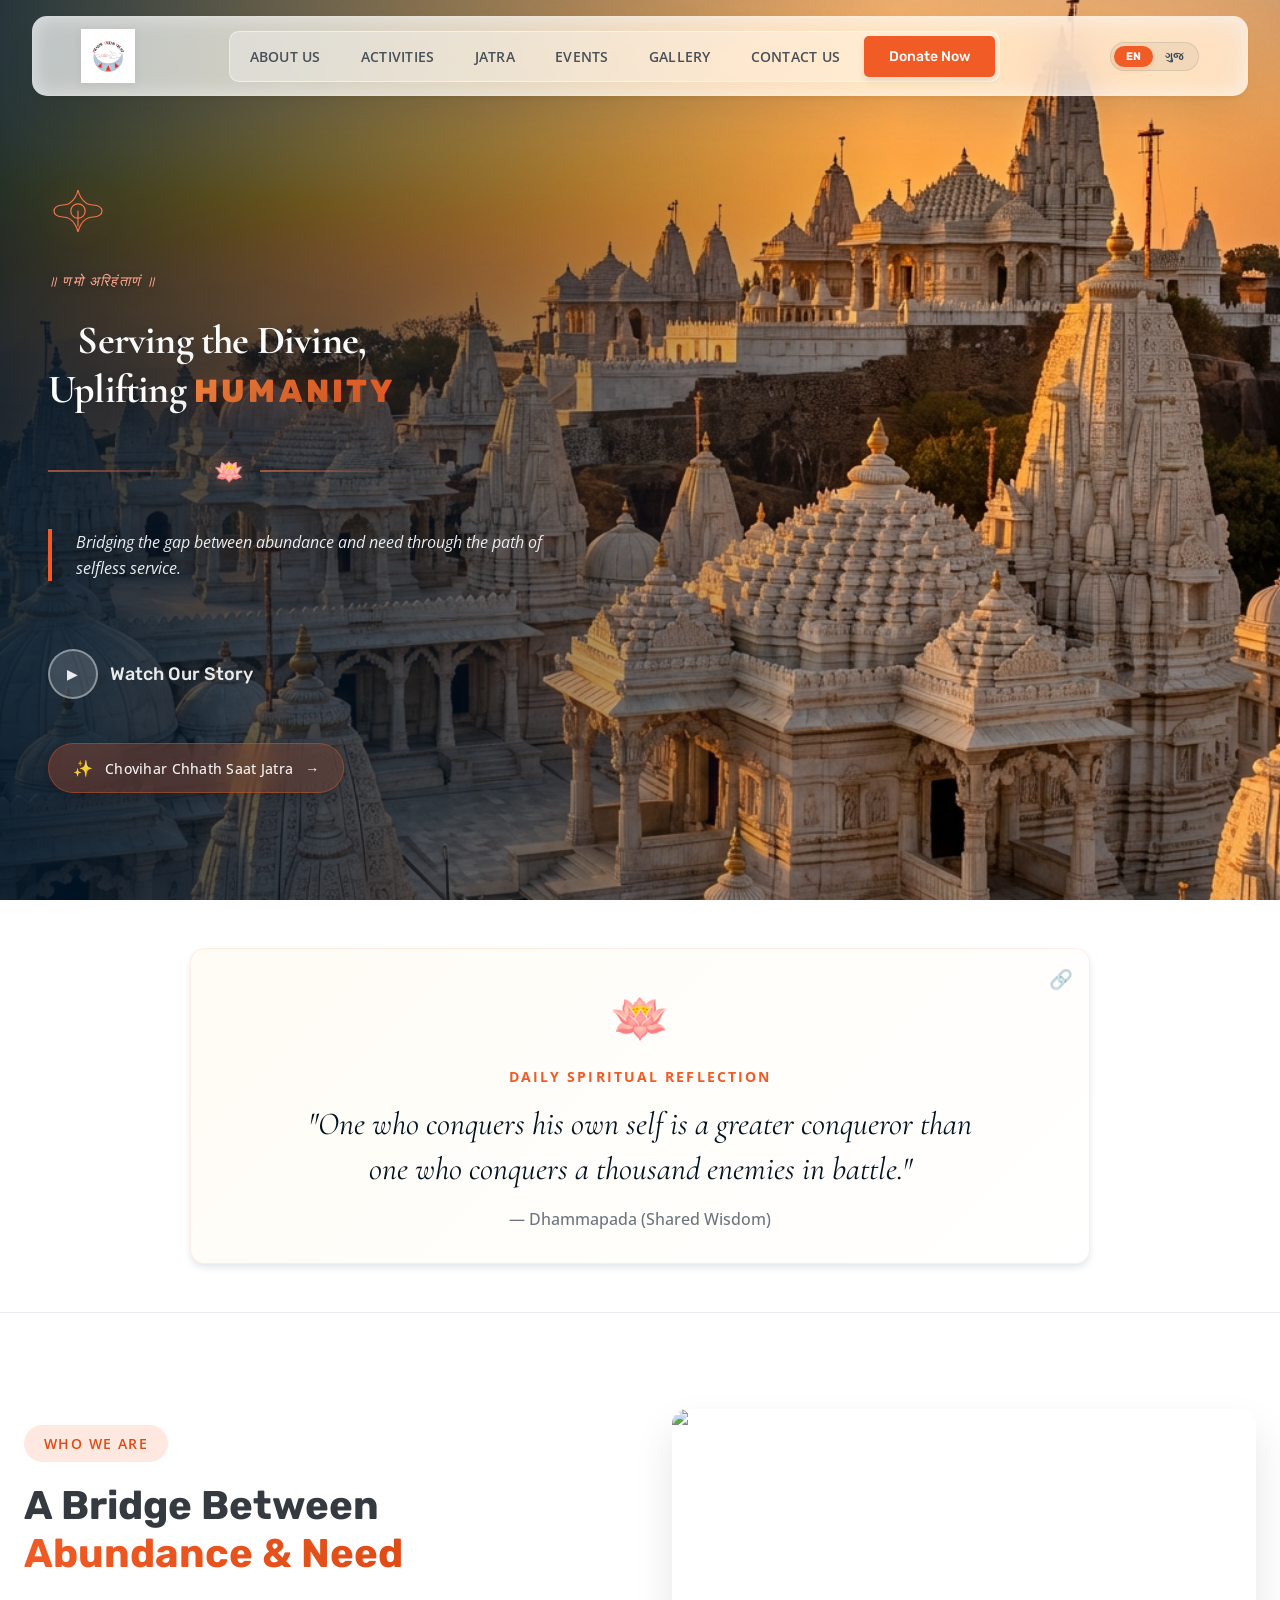
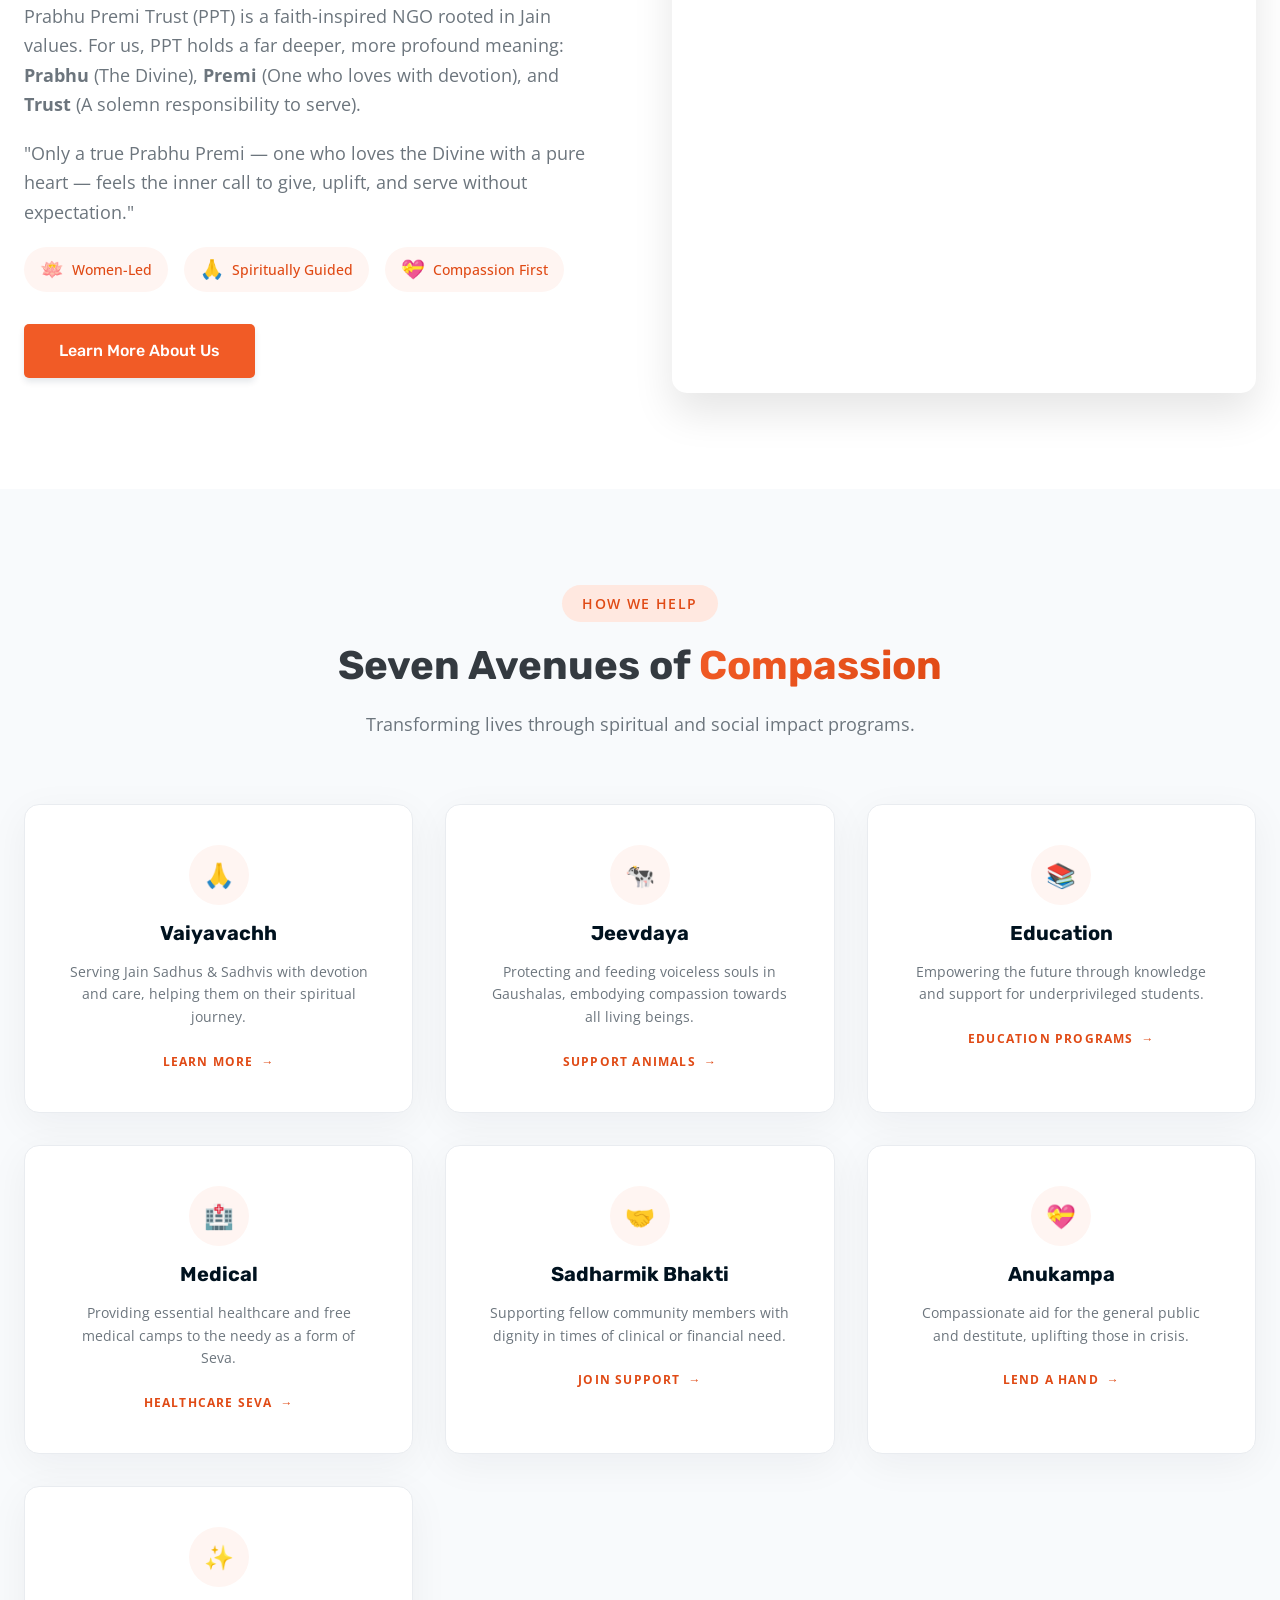
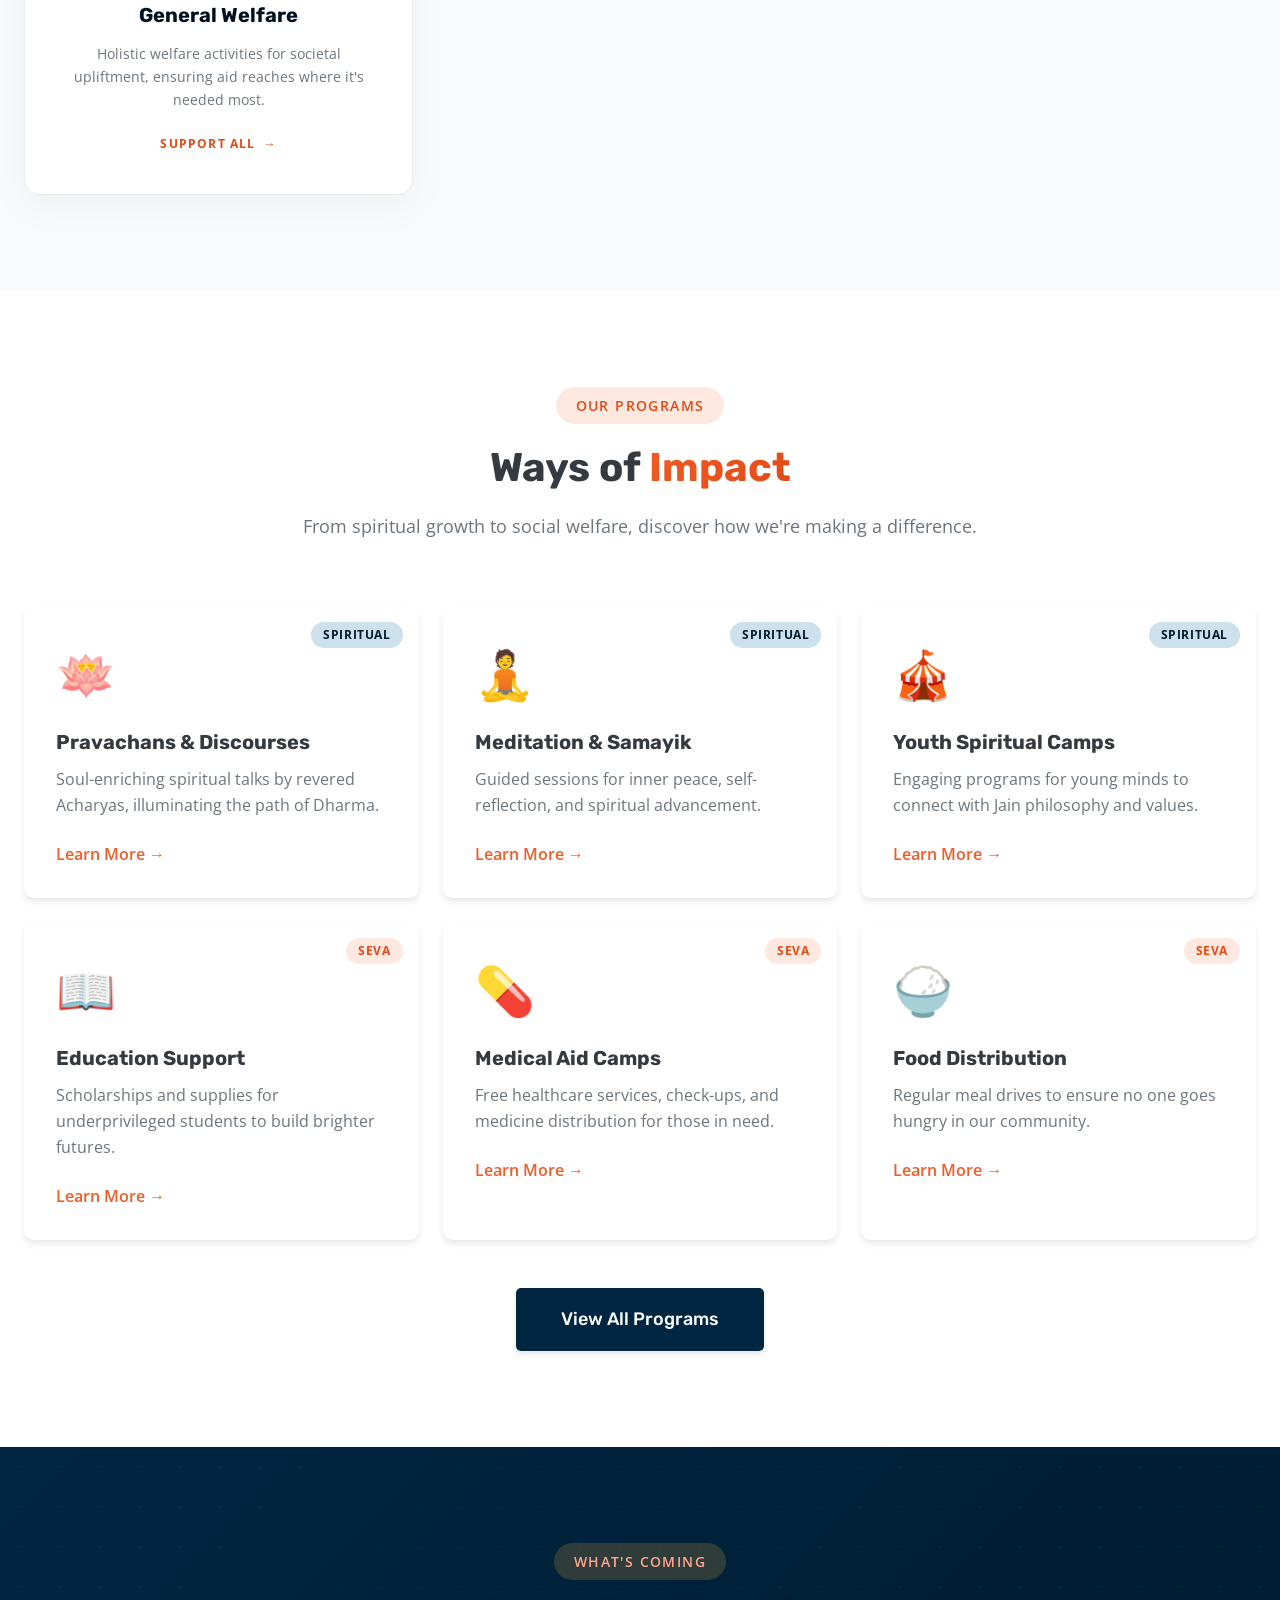
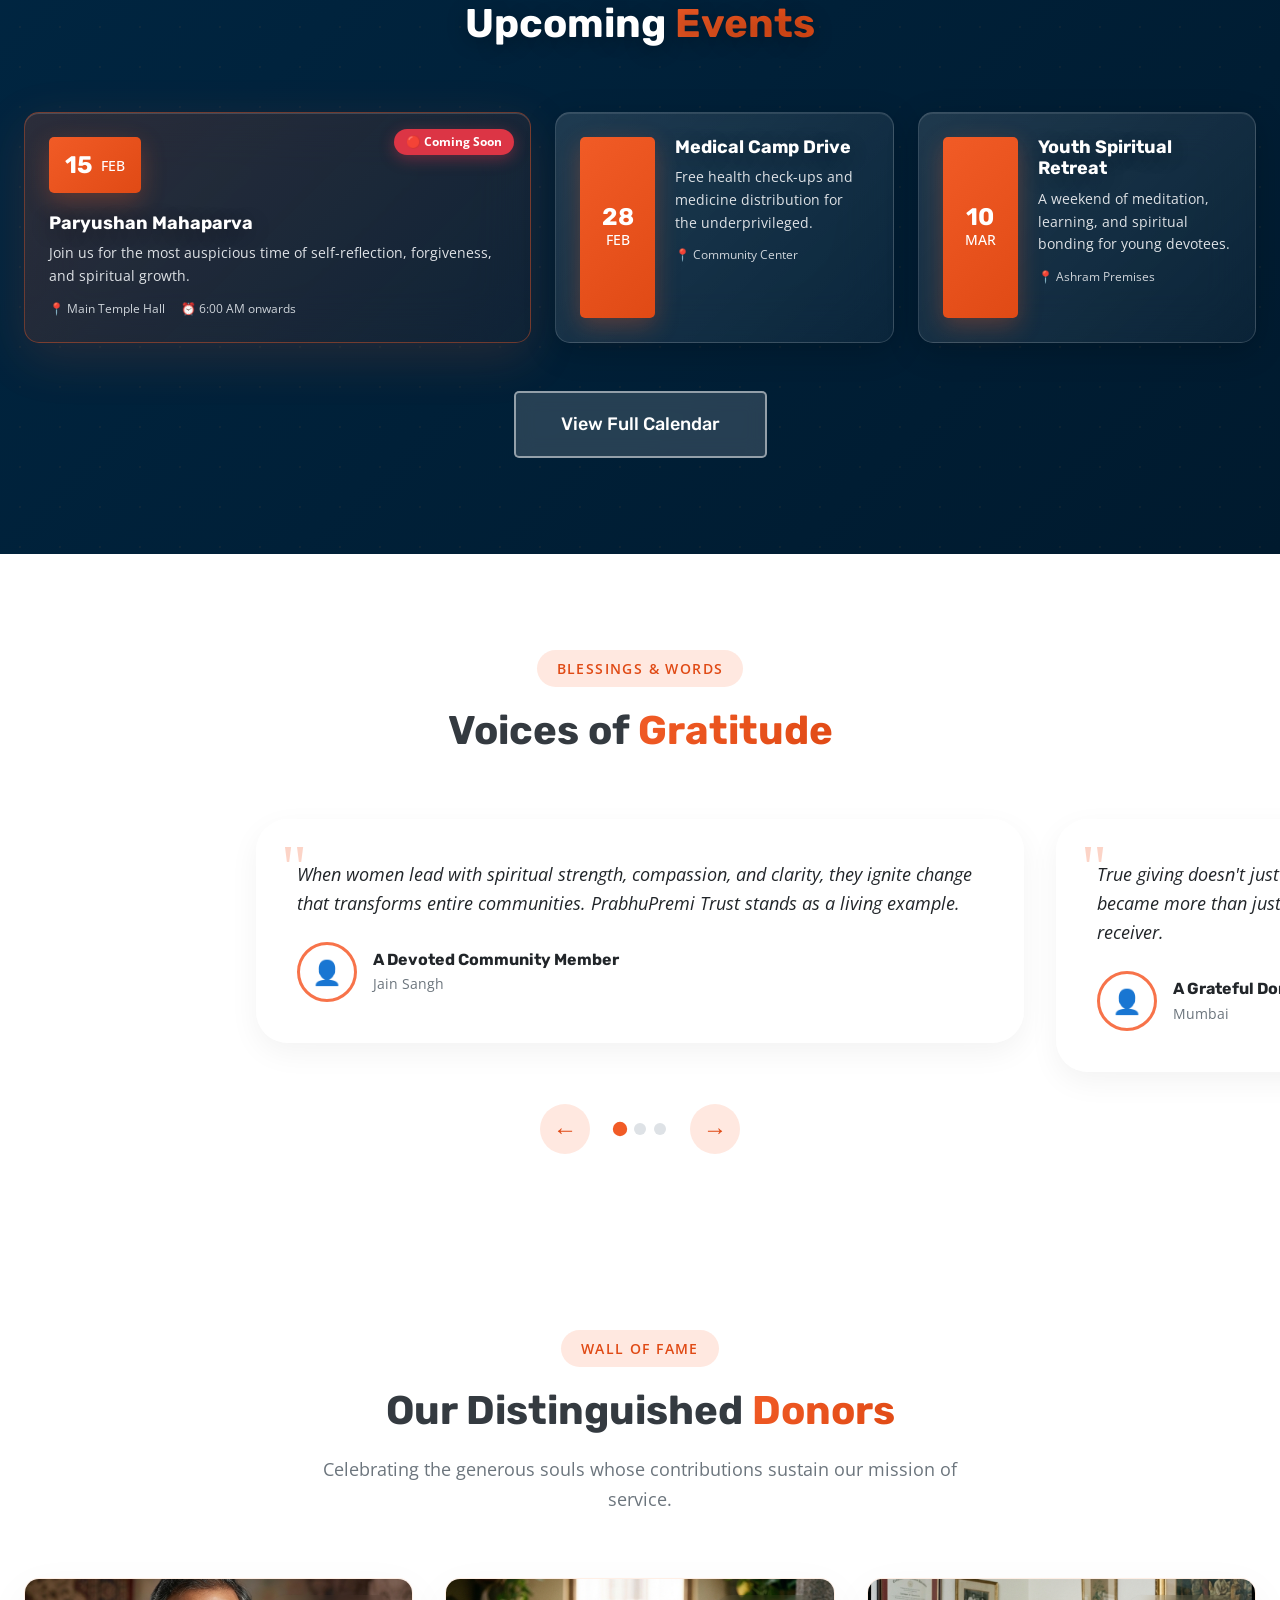
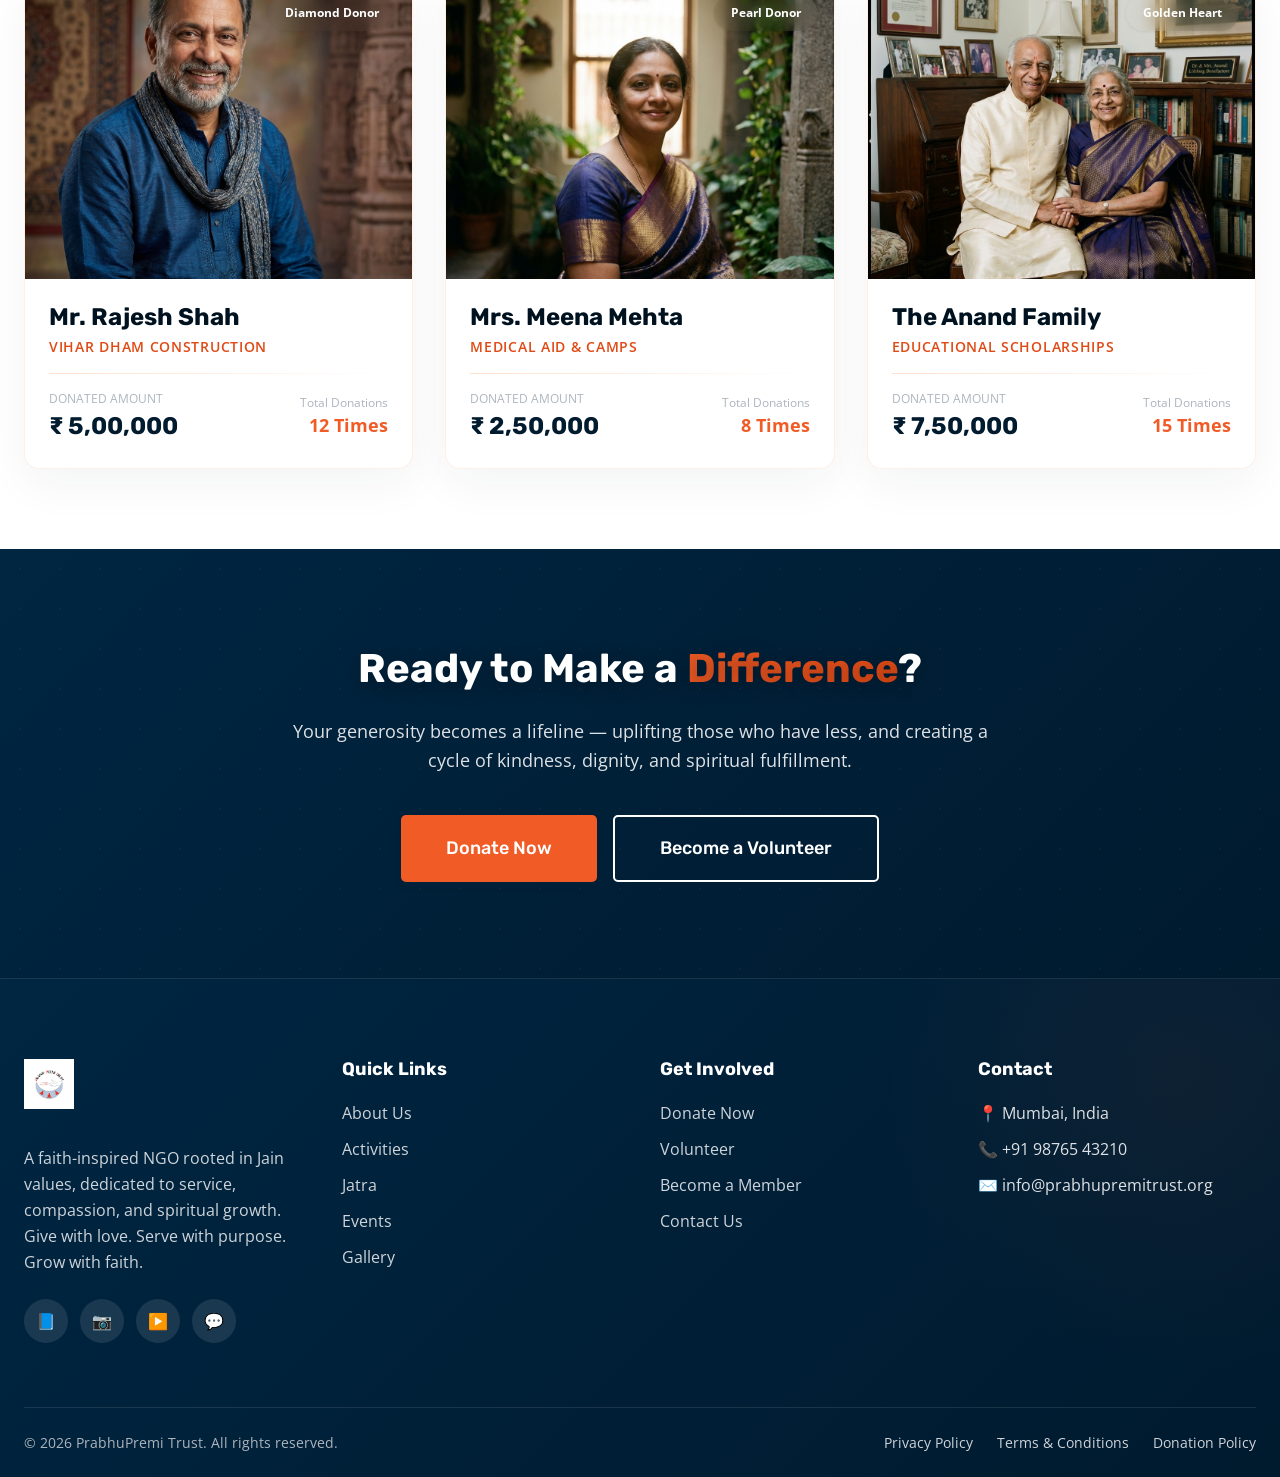
==== index.html @ 6b0a1c63 "intial commit" ====
<!DOCTYPE html>
<html lang="en">

<head>
  <meta charset="UTF-8">
  <meta name="viewport" content="width=device-width, initial-scale=1.0">
  <meta name="description"
    content="PrabhuPremi Trust - A Jain spiritual and social service trust dedicated to compassion, service, and spiritual growth. Join us in seva and make a difference.">
  <meta name="keywords"
    content="Jain trust, spiritual service, seva, charity, donation, yatra, jatra, Ahimsa, compassion">
  <meta name="author" content="PrabhuPremi Trust">

  <!-- Open Graph -->
  <meta property="og:title" content="PrabhuPremi Trust - Spiritual Service & Compassion">
  <meta property="og:description"
    content="A faith-inspired NGO rooted in Jain values, dedicated to bridging the gap between those with abundance and those in need.">
  <meta property="og:type" content="website">

  <title>PrabhuPremi Trust | Jain Spiritual & Social Service Trust</title>

  <!-- Google Fonts - Nasarna Style -->
  <link rel="preconnect" href="https://fonts.googleapis.com">
  <link rel="preconnect" href="https://fonts.gstatic.com" crossorigin>
  <link
    href="https://fonts.googleapis.com/css2?family=Cormorant+Garamond:ital,wght@0,600;0,700;1,600&family=Open+Sans:wght@400;600;700&family=Rubik:wght@400;500;700&display=swap"
    rel="stylesheet">

  <!-- Styles -->
  <link rel="stylesheet" href="styles/main.css">
  <link rel="stylesheet" href="styles/components.css">
  <link rel="stylesheet" href="styles/pages.css">
</head>

<body>

  <!-- Navigation -->
  <nav class="navbar">
    <div class="container navbar__container">
      <a href="index.html" class="navbar__logo">
        <img src="assets/images/logo.png" alt="PrabhuPremi Trust Logo" class="navbar__logo-img">
      </a>

      <ul class="navbar__menu">
        <li><a href="about.html" class="navbar__link" data-i18n="nav_about">About Us</a></li>
        <li><a href="activities.html" class="navbar__link" data-i18n="nav_activities">Activities</a></li>
        <li><a href="jatra.html" class="navbar__link" data-i18n="nav_jatra">Jatra</a></li>
        <li><a href="events.html" class="navbar__link" data-i18n="nav_events">Events</a></li>
        <li><a href="gallery.html" class="navbar__link" data-i18n="nav_gallery">Gallery</a></li>
        <li><a href="contact.html" class="navbar__link" data-i18n="nav_contact">Contact Us</a></li>
        <li><a href="donate.html" class="btn btn--primary btn--sm" data-i18n="nav_donate">Donate Now</a></li>
      </ul>

      <button class="navbar__toggle" aria-label="Toggle menu">
        <span></span>
        <span></span>
        <span></span>
      </button>

      <!-- Language Toggle (Integrated) -->
      <div class="navbar__lang">
        <button class="lang-toggle__btn active" data-lang="en">EN</button>
        <button class="lang-toggle__btn" data-lang="gu">ગુજ</button>
      </div>
    </div>
  </nav>

  <!-- Hero Section (Fullscreen Palitana Temple View) -->
  <section class="hero hero--fullscreen" id="hero">
    <div class="hero__bg-wrapper">
      <img src="assets/images/palitana-marble-hero.png" alt="Shatrunjay Mahatirth Palitana" class="hero__bg-image">
    </div>
    <div class="hero__overlay"></div>

    <div class="container hero__container">
      <div class="hero__content hero__content--left">
        <div class="hero__spiritual-ornament animate-reveal">
          <svg width="60" height="60" viewBox="0 0 100 100" fill="none" xmlns="http://www.w3.org/2000/svg">
            <path
              d="M50 5C50 5 55 30 75 30C95 30 95 50 75 50C55 50 50 75 50 75C50 75 45 50 25 50C5 50 5 30 25 30C45 30 50 5 50 5Z"
              stroke="var(--color-primary-400)" stroke-width="2" />
            <circle cx="50" cy="40" r="12" stroke="var(--color-primary-400)" stroke-width="2" />
            <path d="M50 40L50 65" stroke="var(--color-primary-400)" stroke-width="2" stroke-linecap="round" />
          </svg>
        </div>
        <p class="hero__mantra animate-reveal animate-delay-100">॥ णमो अरिहंताणं ॥</p>
        <h1 class="hero__title hero__title--nasarna animate-reveal animate-delay-200" data-i18n="hero_title">
          Serving the Divine,<br>
          Uplifting <span class="text-accent">Humanity</span>
        </h1>
        <div class="hero__divider animate-reveal animate-delay-300">
          <span class="divider-line"></span>
          <span class="divider-dot">🪷</span>
          <span class="divider-line"></span>
        </div>
        <p class="hero__subtitle animate-reveal animate-delay-400" data-i18n="hero_subtitle">
          Bridging the gap between abundance and need through the path of selfless service.
        </p>
        <div class="hero__cta hero__cta--left animate-zoom-in animate-delay-500">
          <a href="about.html" class="btn btn--ghost-light btn--lg">
            <span class="play-icon">▶</span> <span data-i18n="hero_watch_story">Watch Our Story</span>
          </a>
        </div>

        <!-- Chovihar Chhath Saat Jatra CTA -->
        <a href="chociyaar-jatra.html" class="hero__donation-chip animate-reveal animate-delay-600">
          <span class="hero__donation-chip-icon">✨</span>
          <span class="hero__donation-chip-text" data-i18n="hero_jatra_chip">Chovihar Chhath Saat Jatra</span>
          <span class="hero__donation-chip-arrow">→</span>
        </a>
      </div>
    </div>
  </section>

  <!-- Daily Spiritual Quote Section -->
  <section class="section daily-quote-section" id="daily-quote">
    <div class="container">
      <div class="daily-quote__container animate-on-scroll">
        <div class="daily-quote__icon">🪷</div>
        <div class="daily-quote__content">
          <h2 class="daily-quote__title" data-i18n="quote_title">Daily Spiritual Reflection</h2>
          <blockquote class="daily-quote__text" id="daily-quote-text">
            "Loading divine wisdom..."
          </blockquote>
          <cite class="daily-quote__source" id="daily-quote-source">— PrabhuPremi Trust</cite>
        </div>
        <div class="daily-quote__share">
          <button class="btn-icon" aria-label="Share Quote" id="share-quote-btn">🔗</button>
        </div>
      </div>
    </div>
  </section>
  <style>
    .hero__announcement-chip {
      display: inline-flex;
      align-items: center;
      gap: 12px;
      margin-top: var(--space-8);
      padding: 10px 20px;
      background: rgba(255, 255, 255, 0.1);
      backdrop-filter: blur(10px);
      border: 1px solid rgba(255, 255, 255, 0.25);
      border-radius: 50px;
      color: rgba(255, 255, 255, 0.9);
      text-decoration: none;
      transition: all 0.3s ease;
      box-shadow: 0 4px 15px rgba(0, 0, 0, 0.2);
    }

    .hero__announcement-chip:hover {
      background: rgba(241, 91, 38, 0.2);
      border-color: rgba(241, 91, 38, 0.5);
      transform: translateY(-2px);
      box-shadow: 0 8px 25px rgba(241, 91, 38, 0.3);
    }

    .hero__announcement-chip-badge {
      background: linear-gradient(135deg, #F15B26, #FF8C42);
      color: white;
      padding: 4px 10px;
      border-radius: 50px;
      font-size: 0.7rem;
      font-weight: 700;
      text-transform: uppercase;
      letter-spacing: 0.5px;
      animation: pulse-chip 2s ease infinite;
    }

    @keyframes pulse-chip {

      0%,
      100% {
        transform: scale(1);
      }

      50% {
        transform: scale(1.05);
      }
    }

    .hero__announcement-chip-text {
      font-size: 0.9rem;
      font-weight: 500;
    }

    .hero__announcement-chip-arrow {
      font-size: 1rem;
      transition: transform 0.3s ease;
    }

    .hero__announcement-chip:hover .hero__announcement-chip-arrow {
      transform: translateX(4px);
    }

    @media (max-width: 768px) {
      .hero__announcement-chip {
        padding: 8px 14px;
        gap: 8px;
      }

      .hero__announcement-chip-text {
        font-size: 0.75rem;
      }
    }
  </style>


  <!-- About Preview Section -->
  <section class="section about-preview">
    <div class="container">
      <div class="about-preview__grid">
        <div class="about-preview__content animate-on-scroll">
          <span class="section-header__tag" data-i18n="section_who_tag">Who We Are</span>
          <h2 data-i18n="about_preview_title">A Bridge Between <span class="text-gradient">Abundance & Need</span></h2>
          <p class="about-preview__text" data-i18n="about_preview_text1">
            Prabhu Premi Trust (PPT) is a faith-inspired NGO rooted in Jain values. For us, PPT holds a far
            deeper, more profound meaning: <strong>Prabhu</strong> (The Divine),
            <strong>Premi</strong> (One who loves with devotion), and <strong>Trust</strong> (A solemn responsibility to
            serve).
          </p>
          <p class="about-preview__text" data-i18n="about_preview_text2">
            "Only a true Prabhu Premi — one who loves the Divine with a pure heart —
            feels the inner call to give, uplift, and serve without expectation."
          </p>
          <div class="about-preview__features">
            <div class="about-preview__feature">
              <span class="about-preview__feature-icon">🪷</span>
              <span data-i18n="about_feature_women">Women-Led</span>
            </div>
            <div class="about-preview__feature">
              <span class="about-preview__feature-icon">🙏</span>
              <span data-i18n="about_feature_spiritual">Spiritually Guided</span>
            </div>
            <div class="about-preview__feature">
              <span class="about-preview__feature-icon">💝</span>
              <span data-i18n="about_feature_compassion">Compassion First</span>
            </div>
          </div>
          <a href="about.html" class="btn btn--primary" data-i18n="about_learn_more">Learn More About Us</a>
        </div>
        <div class="about-preview__image animate-on-scroll animate-delay-200">
          <div class="about-preview__image-wrapper">
            <div class="about-preview__image-glow"></div>
            <div class="about-preview__image-placeholder" style="background: none; padding: 0;">
              <img src="assets/images/MG-134.JPG" alt="PrabhuPremi Trust Community" class="about-preview__image"
                style="width: 100%; height: 100%; object-fit: cover;">
            </div>
          </div>
        </div>
      </div>
    </div>
  </section>

  <!-- Pillars Section (Nasarna Service Style) -->
  <section class="section pillars pillars--modern" id="pillars">
    <div class="container">
      <div class="section-header animate-on-scroll">
        <span class="section-header__tag" data-i18n="section_help_tag">How We Help</span>
        <h2 class="section-header__title" data-i18n="pillars_title">Seven Avenues of <span
            class="text-gradient">Compassion</span></h2>
        <p class="section-header__text" data-i18n="pillars_subtitle">Transforming lives through spiritual and social
          impact programs.</p>
      </div>

      <div class="services-grid">
        <!-- 01 Vaiyavachh -->
        <div class="service-card animate-on-scroll">
          <div class="service-card__icon-wrapper">🙏</div>
          <h3 class="service-card__title" data-i18n="pillar1_title">Vaiyavachh</h3>
          <p class="service-card__text" data-i18n="pillar1_desc">Serving Jain Sadhus & Sadhvis with devotion and care,
            helping them on their
            spiritual journey.</p>
          <a href="activities.html#vaiyavachh" class="service-card__link" data-i18n="common_learn_more">Learn More</a>
        </div>

        <!-- 02 Jeevdaya -->
        <div class="service-card animate-on-scroll animate-delay-100">
          <div class="service-card__icon-wrapper">🐄</div>
          <h3 class="service-card__title" data-i18n="pillar2_title">Jeevdaya</h3>
          <p class="service-card__text" data-i18n="pillar2_desc">Protecting and feeding voiceless souls in Gaushalas,
            embodying compassion
            towards all living beings.</p>
          <a href="activities.html#jeevdaya" class="service-card__link" data-i18n="common_support_animals">Support
            Animals</a>
        </div>

        <!-- 03 Education -->
        <div class="service-card animate-on-scroll animate-delay-200">
          <div class="service-card__icon-wrapper">📚</div>
          <h3 class="service-card__title" data-i18n="pillar3_title">Education</h3>
          <p class="service-card__text" data-i18n="pillar3_desc">Empowering the future through knowledge and support for
            underprivileged
            students.</p>
          <a href="activities.html#education" class="service-card__link" data-i18n="common_edu_programs">Education
            Programs</a>
        </div>

        <!-- 04 Medical -->
        <div class="service-card animate-on-scroll">
          <div class="service-card__icon-wrapper">🏥</div>
          <h3 class="service-card__title" data-i18n="pillar4_title">Medical</h3>
          <p class="service-card__text" data-i18n="pillar4_desc">Providing essential healthcare and free medical camps
            to the needy as a form of
            Seva.</p>
          <a href="activities.html#medical" class="service-card__link" data-i18n="common_healthcare_seva">Healthcare
            Seva</a>
        </div>

        <!-- 05 Sadharmik Bhakti -->
        <div class="service-card animate-on-scroll animate-delay-100">
          <div class="service-card__icon-wrapper">🤝</div>
          <h3 class="service-card__title" data-i18n="pillar5_title">Sadharmik Bhakti</h3>
          <p class="service-card__text" data-i18n="pillar5_desc">Supporting fellow community members with dignity in
            times of clinical or
            financial need.</p>
          <a href="activities.html#sadharmik" class="service-card__link" data-i18n="common_join_support">Join
            Support</a>
        </div>

        <!-- 06 Anukampa -->
        <div class="service-card animate-on-scroll animate-delay-200">
          <div class="service-card__icon-wrapper">💝</div>
          <h3 class="service-card__title" data-i18n="pillar6_title">Anukampa</h3>
          <p class="service-card__text" data-i18n="pillar6_desc">Compassionate aid for the general public and destitute,
            uplifting those in
            crisis.</p>
          <a href="activities.html#anukampa" class="service-card__link" data-i18n="common_lend_hand">Lend a Hand</a>
        </div>

        <!-- 07 General Welfare -->
        <div class="service-card animate-on-scroll">
          <div class="service-card__icon-wrapper">✨</div>
          <h3 class="service-card__title" data-i18n="pillar7_title">General Welfare</h3>
          <p class="service-card__text" data-i18n="pillar7_desc">Holistic welfare activities for societal upliftment,
            ensuring aid reaches where
            it's needed most.</p>
          <a href="activities.html#general" class="service-card__link" data-i18n="common_support_all">Support All</a>
        </div>
      </div>
    </div>
  </section>


  <!-- Featured Programs Section -->
  <section class="section programs">
    <div class="container">
      <div class="section-header animate-on-scroll">
        <span class="section-header__tag" data-i18n="section_programs_tag">Our Programs</span>
        <h2 class="section-header__title" data-i18n="programs_title">Ways of <span class="text-gradient">Impact</span>
        </h2>
        <p class="section-header__text" data-i18n="programs_subtitle">
          From spiritual growth to social welfare, discover how we're making a difference.
        </p>
      </div>

      <div class="programs__grid">
        <!-- Spiritual Programs -->
        <div class="program-card program-card--spiritual animate-on-scroll">
          <div class="program-card__badge" data-i18n="program_badge_spiritual">Spiritual</div>
          <div class="program-card__icon">🪷</div>
          <h3 class="program-card__title" data-i18n="program1_title">Pravachans & Discourses</h3>
          <p class="program-card__text" data-i18n="program1_desc">Soul-enriching spiritual talks by revered Acharyas,
            illuminating the path of
            Dharma.</p>
          <a href="activities.html" class="program-card__link" data-i18n="common_learn_more_arrow">Learn More →</a>
        </div>

        <div class="program-card program-card--spiritual animate-on-scroll animate-delay-100">
          <div class="program-card__badge" data-i18n="program_badge_spiritual">Spiritual</div>
          <div class="program-card__icon">🧘</div>
          <h3 class="program-card__title" data-i18n="program2_title">Meditation & Samayik</h3>
          <p class="program-card__text" data-i18n="program2_desc">Guided sessions for inner peace, self-reflection, and
            spiritual advancement.</p>
          <a href="activities.html" class="program-card__link" data-i18n="common_learn_more_arrow">Learn More →</a>
        </div>

        <div class="program-card program-card--spiritual animate-on-scroll animate-delay-200">
          <div class="program-card__badge" data-i18n="program_badge_spiritual">Spiritual</div>
          <div class="program-card__icon">🎪</div>
          <h3 class="program-card__title" data-i18n="program3_title">Youth Spiritual Camps</h3>
          <p class="program-card__text" data-i18n="program3_desc">Engaging programs for young minds to connect with Jain
            philosophy and values.
          </p>
          <a href="activities.html" class="program-card__link" data-i18n="common_learn_more_arrow">Learn More →</a>
        </div>

        <!-- Social Seva -->
        <div class="program-card program-card--seva animate-on-scroll">
          <div class="program-card__badge" data-i18n="program_badge_seva">Seva</div>
          <div class="program-card__icon">📖</div>
          <h3 class="program-card__title" data-i18n="program4_title">Education Support</h3>
          <p class="program-card__text" data-i18n="program4_desc">Scholarships and supplies for underprivileged students
            to build brighter
            futures.</p>
          <a href="activities.html" class="program-card__link" data-i18n="common_learn_more_arrow">Learn More →</a>
        </div>

        <div class="program-card program-card--seva animate-on-scroll animate-delay-100">
          <div class="program-card__badge" data-i18n="program_badge_seva">Seva</div>
          <div class="program-card__icon">💊</div>
          <h3 class="program-card__title" data-i18n="program5_title">Medical Aid Camps</h3>
          <p class="program-card__text" data-i18n="program5_desc">Free healthcare services, check-ups, and medicine
            distribution for those in
            need.</p>
          <a href="activities.html" class="program-card__link" data-i18n="common_learn_more_arrow">Learn More →</a>
        </div>

        <div class="program-card program-card--seva animate-on-scroll animate-delay-200">
          <div class="program-card__badge" data-i18n="program_badge_seva">Seva</div>
          <div class="program-card__icon">🍚</div>
          <h3 class="program-card__title" data-i18n="program6_title">Food Distribution</h3>
          <p class="program-card__text" data-i18n="program6_desc">Regular meal drives to ensure no one goes hungry in
            our community.</p>
          <a href="activities.html" class="program-card__link" data-i18n="common_learn_more_arrow">Learn More →</a>
        </div>
      </div>

      <div class="programs__cta animate-on-scroll">
        <a href="activities.html" class="btn btn--secondary btn--lg" data-i18n="programs_view_all">View All Programs</a>
      </div>
    </div>
  </section>

  <!-- Upcoming Events Section -->
  <section class="section section--dark events-preview">
    <div class="container">
      <div class="section-header animate-on-scroll">
        <span class="section-header__tag" data-i18n="section_coming_tag">What's Coming</span>
        <h2 class="section-header__title" data-i18n="events_title_section">Upcoming <span
            class="text-gradient">Events</span></h2>
      </div>

      <div class="events-preview__grid">
        <div class="event-card event-card--featured animate-on-scroll">
          <div class="event-card__flash" data-i18n="event_coming_soon">🔴 Coming Soon</div>
          <div class="event-card__date">
            <span class="event-card__day">15</span>
            <span class="event-card__month">Feb</span>
          </div>
          <div class="event-card__content">
            <h3 class="event-card__title" data-i18n="event1_title">Paryushan Mahaparva</h3>
            <p class="event-card__text" data-i18n="event1_desc">Join us for the most auspicious time of self-reflection,
              forgiveness, and
              spiritual growth.</p>
            <div class="event-card__meta">
              <span data-i18n="event1_loc">📍 Main Temple Hall</span>
              <span data-i18n="event1_time">⏰ 6:00 AM onwards</span>
            </div>
          </div>
        </div>

        <div class="event-card animate-on-scroll animate-delay-100">
          <div class="event-card__date">
            <span class="event-card__day">28</span>
            <span class="event-card__month">Feb</span>
          </div>
          <div class="event-card__content">
            <h3 class="event-card__title" data-i18n="event2_title">Medical Camp Drive</h3>
            <p class="event-card__text" data-i18n="event2_desc">Free health check-ups and medicine distribution for the
              underprivileged.</p>
            <div class="event-card__meta">
              <span data-i18n="event2_loc">📍 Community Center</span>
            </div>
          </div>
        </div>

        <div class="event-card animate-on-scroll animate-delay-200">
          <div class="event-card__date">
            <span class="event-card__day">10</span>
            <span class="event-card__month">Mar</span>
          </div>
          <div class="event-card__content">
            <h3 class="event-card__title" data-i18n="event3_title">Youth Spiritual Retreat</h3>
            <p class="event-card__text" data-i18n="event3_desc">A weekend of meditation, learning, and spiritual bonding
              for young devotees.</p>
            <div class="event-card__meta">
              <span data-i18n="event3_loc">📍 Ashram Premises</span>
            </div>
          </div>
        </div>
      </div>

      <div class="events-preview__cta animate-on-scroll">
        <a href="events.html" class="btn btn--white btn--lg" data-i18n="events_view_calendar">View Full Calendar</a>
      </div>
    </div>
  </section>

  <!-- Testimonials Section -->
  <section class="section testimonials">
    <div class="container">
      <div class="section-header animate-on-scroll">
        <span class="section-header__tag" data-i18n="section_testimonials_tag">Blessings & Words</span>
        <h2 class="section-header__title" data-i18n="testimonials_title">Voices of <span
            class="text-gradient">Gratitude</span></h2>
      </div>

      <div class="carousel testimonials__carousel animate-on-scroll">
        <div class="carousel__track">
          <div class="carousel__slide">
            <div class="testimonial-card">
              <span class="testimonial-card__quote">"</span>
              <p class="testimonial-card__text" data-i18n="testi1_text">
                When women lead with spiritual strength, compassion, and clarity, they ignite
                change that transforms entire communities. PrabhuPremi Trust stands as a living example.
              </p>
              <div class="testimonial-card__author">
                <div class="testimonial-card__avatar-placeholder">👤</div>
                <div class="testimonial-card__info">
                  <h4 data-i18n="testi1_author">A Devoted Community Member</h4>
                  <p data-i18n="testi1_origin">Jain Sangh</p>
                </div>
              </div>
            </div>
          </div>

          <div class="carousel__slide">
            <div class="testimonial-card">
              <span class="testimonial-card__quote">"</span>
              <p class="testimonial-card__text" data-i18n="testi2_text">
                True giving doesn't just change lives — it awakens souls. Through PPT, my donation
                became more than just help — it became a path of transformation for both giver and receiver.
              </p>
              <div class="testimonial-card__author">
                <div class="testimonial-card__avatar-placeholder">👤</div>
                <div class="testimonial-card__info">
                  <h4 data-i18n="testi2_author">A Grateful Donor</h4>
                  <p data-i18n="testi2_origin">Mumbai</p>
                </div>
              </div>
            </div>
          </div>

          <div class="carousel__slide">
            <div class="testimonial-card">
              <span class="testimonial-card__quote">"</span>
              <p class="testimonial-card__text" data-i18n="testi3_text">
                The seva provided during the medical camp saved my father's life. The compassion
                and care shown by the volunteers was truly divine. I thank PrabhuPremi Trust from the bottom of my
                heart.
              </p>
              <div class="testimonial-card__author">
                <div class="testimonial-card__avatar-placeholder">👤</div>
                <div class="testimonial-card__info">
                  <h4 data-i18n="testi3_author">A Grateful Family</h4>
                  <p data-i18n="testi3_origin">Beneficiary</p>
                </div>
              </div>
            </div>
          </div>
        </div>

        <div class="carousel__controls">
          <button class="carousel__prev" aria-label="Previous testimonial">←</button>
          <div class="carousel__dots"></div>
          <button class="carousel__next" aria-label="Next testimonial">→</button>
        </div>
      </div>
    </div>
  </section>

  <!-- Wall of Fame Section -->
  <section class="section wall-of-fame">
    <div class="container">
      <div class="section-header animate-on-scroll">
        <span class="section-header__tag" data-i18n="section_wall_tag">Wall of Fame</span>
        <h2 class="section-header__title" data-i18n="wall_title">Our Distinguished <span
            class="text-gradient">Donors</span></h2>
        <p class="section-header__text" data-i18n="wall_subtitle">Celebrating the generous souls whose contributions
          sustain our mission of
          service.</p>
      </div>

      <div class="wall-of-fame__grid">
        <!-- Donor 1 -->
        <div class="donor-card animate-on-scroll">
          <div class="donor-card__image-wrapper">
            <img src="assets/images/donor_1.png" alt="Donor Photo" class="donor-card__img">
            <div class="donor-card__badges">
              <span class="donor-card__badge donor-card__badge--count" data-i18n="wall_diamond">Diamond Donor</span>
            </div>
          </div>
          <div class="donor-card__content">
            <h3 class="donor-card__name">Mr. Rajesh Shah</h3>
            <span class="donor-card__purpose" data-i18n="wall_purpose_vihar">Vihar Dham Construction</span>
            <div class="donor-card__divider"></div>
            <div class="donor-card__stats">
              <div class="donor-card__amount-box">
                <span class="donor-card__amount-label" data-i18n="wall_label_amount">Donated Amount</span>
                <span class="donor-card__amount-value">₹ 5,00,000</span>
              </div>
              <div class="donor-card__count-box">
                <span class="donor-card__count-label" data-i18n="wall_label_count">Total Donations</span>
                <span class="donor-card__count-value">12 <span data-i18n="wall_times">Times</span></span>
              </div>
            </div>
          </div>
        </div>

        <!-- Donor 2 -->
        <div class="donor-card animate-on-scroll animate-delay-100">
          <div class="donor-card__image-wrapper">
            <img src="assets/images/donor_2.png" alt="Donor Photo" class="donor-card__img">
            <div class="donor-card__badges">
              <span class="donor-card__badge donor-card__badge--count" data-i18n="wall_pearl">Pearl Donor</span>
            </div>
          </div>
          <div class="donor-card__content">
            <h3 class="donor-card__name">Mrs. Meena Mehta</h3>
            <span class="donor-card__purpose" data-i18n="wall_purpose_medical">Medical Aid & Camps</span>
            <div class="donor-card__divider"></div>
            <div class="donor-card__stats">
              <div class="donor-card__amount-box">
                <span class="donor-card__amount-label" data-i18n="wall_label_amount">Donated Amount</span>
                <span class="donor-card__amount-value">₹ 2,50,000</span>
              </div>
              <div class="donor-card__count-box">
                <span class="donor-card__count-label" data-i18n="wall_label_count">Total Donations</span>
                <span class="donor-card__count-value">8 <span data-i18n="wall_times">Times</span></span>
              </div>
            </div>
          </div>
        </div>

        <!-- Donor 3 -->
        <div class="donor-card animate-on-scroll animate-delay-200">
          <div class="donor-card__image-wrapper">
            <img src="assets/images/donor_3.png" alt="Donor Photo" class="donor-card__img">
            <div class="donor-card__badges">
              <span class="donor-card__badge donor-card__badge--count" data-i18n="wall_golden">Golden Heart</span>
            </div>
          </div>
          <div class="donor-card__content">
            <h3 class="donor-card__name">The Anand Family</h3>
            <span class="donor-card__purpose" data-i18n="wall_purpose_edu">Educational Scholarships</span>
            <div class="donor-card__divider"></div>
            <div class="donor-card__stats">
              <div class="donor-card__amount-box">
                <span class="donor-card__amount-label" data-i18n="wall_label_amount">Donated Amount</span>
                <span class="donor-card__amount-value">₹ 7,50,000</span>
              </div>
              <div class="donor-card__count-box">
                <span class="donor-card__count-label" data-i18n="wall_label_count">Total Donations</span>
                <span class="donor-card__count-value">15 <span data-i18n="wall_times">Times</span></span>
              </div>
            </div>
          </div>
        </div>
      </div>
    </div>
  </section>

  <!-- CTA Section -->
  <section class="section section--dark cta-section">
    <div class="container">
      <div class="cta-section__content animate-on-scroll">
        <h2 data-i18n="cta_title">Ready to Make a <span class="text-gradient">Difference</span>?</h2>
        <p data-i18n="cta_desc">Your generosity becomes a lifeline — uplifting those who have less, and creating a cycle
          of kindness,
          dignity, and spiritual fulfillment.</p>
        <div class="cta-section__buttons">
          <a href="donate.html" class="btn btn--primary btn--lg btn--glow" data-i18n="nav_donate">Donate Now</a>
          <a href="community.html" class="btn btn--ghost btn--lg" style="border-color: #fff; color: #fff;"
            data-i18n="cta_volunteer">Become a
            Volunteer</a>
        </div>
      </div>
    </div>
  </section>

  <!-- Footer -->
  <footer class="footer">
    <div class="container">
      <div class="footer__grid">
        <div class="footer__brand">
          <div class="footer__logo">
            <img src="assets/images/logo.png" alt="PrabhuPremi Trust Logo" class="footer__logo-img">
          </div>
          <p data-i18n="footer_desc">
            A faith-inspired NGO rooted in Jain values, dedicated to service, compassion,
            and spiritual growth. Give with love. Serve with purpose. Grow with faith.
          </p>
          <div class="footer__social">
            <a href="#" aria-label="Facebook">📘</a>
            <a href="#" aria-label="Instagram">📷</a>
            <a href="#" aria-label="YouTube">▶️</a>
            <a href="#" aria-label="WhatsApp">💬</a>
          </div>
        </div>

        <div class="footer__column">
          <h4 data-i18n="nav_quick_links">Quick Links</h4>
          <nav class="footer__links">
            <a href="about.html" data-i18n="nav_about">About Us</a>
            <a href="activities.html" data-i18n="nav_activities">Our Activities</a>
            <a href="jatra.html" data-i18n="nav_jatra">Jatra</a>
            <a href="events.html" data-i18n="nav_events">Events</a>
            <a href="gallery.html" data-i18n="nav_gallery">Gallery</a>
          </nav>
        </div>

        <div class="footer__column">
          <h4 data-i18n="nav_get_involved">Get Involved</h4>
          <nav class="footer__links">
            <a href="donate.html" data-i18n="nav_donate">Donate</a>
            <a href="community.html" data-i18n="nav_volunteer">Volunteer</a>
            <a href="community.html" data-i18n="nav_member">Become a Member</a>
            <a href="contact.html" data-i18n="nav_contact">Contact Us</a>
          </nav>
        </div>

        <div class="footer__column">
          <h4 data-i18n="nav_contact_header">Contact</h4>
          <div class="footer__links">
            <p data-i18n="footer_address">📍 Mumbai, India</p>
            <p>📞 <a href="tel:+919876543210" style="color: inherit; text-decoration: none;">+91 98765 43210</a></p>
            <p>✉️ <a href="mailto:info@prabhupremitrust.org"
                style="color: inherit; text-decoration: none;">info@prabhupremitrust.org</a></p>
          </div>
        </div>
      </div>

      <div class="footer__bottom">
        <p class="footer__copyright" data-i18n="footer_copyright">© 2026 PrabhuPremi Trust. All rights reserved.</p>
        <nav class="footer__legal">
          <a href="legal/privacy.html" data-i18n="footer_privacy">Privacy Policy</a>
          <a href="legal/terms.html" data-i18n="footer_terms">Terms & Conditions</a>
          <a href="legal/donation-policy.html" data-i18n="footer_donation_policy">Donation Policy</a>
        </nav>
      </div>
    </div>
  </footer>

  <!-- Lightbox -->
  <div class="lightbox">
    <div class="lightbox__backdrop"></div>
    <div class="lightbox__content">
      <img src="" alt="" class="lightbox__image">
    </div>
    <button class="lightbox__close" aria-label="Close lightbox">×</button>
  </div>

  <!-- Scripts -->
  <script src="scripts/quotes.js"></script>
  <script src="scripts/main.js"></script>
</body>

</html>
---- styles/main.css ----
:root {
  /* ===== COLOR PALETTE - ORIGINAL (KEPT) ===== */
  /* Primary - Warm Orange (Charity/Hope) */
  --color-primary-50: #FFF5F2;
  --color-primary-100: #FFE8E0;
  --color-primary-200: #FFCFC2;
  --color-primary-300: #FFA68F;
  --color-primary-400: #F7734A;
  --color-primary-500: #F15B26;
  --color-primary-600: #E04A15;
  --color-primary-700: #C03A0D;

  /* Secondary - Deep Navy (Trust/Authority) */
  --color-secondary-50: #E6F0F5;
  --color-secondary-100: #CCE1EB;
  --color-secondary-200: #99C3D6;
  --color-secondary-300: #668FA8;
  --color-secondary-400: #334B5E;
  --color-secondary-500: #002642;
  --color-secondary-600: #001A2E;
  --color-secondary-700: #00121F;
  --color-secondary-800: #000A12;
  --color-secondary-900: #000000;

  /* Accent - Teal Green (Growth/Compassion) */
  --color-accent-50: #E6FBF8;
  --color-accent-100: #B3F2EA;
  --color-accent-200: #80E9DC;
  --color-accent-300: #4DE0CE;
  --color-accent-400: #26D4C0;
  --color-accent-500: #00A896;
  --color-accent-600: #008F7F;
  --color-accent-700: #007566;

  /* Neutrals - Clean Whites & Grays */
  --color-neutral-50: #FFFFFF;
  --color-neutral-100: #f5f7fa;
  --color-neutral-200: #e9ecf0;
  --color-neutral-300: #dee2e6;
  --color-neutral-400: #ced4da;
  --color-neutral-500: #adb5bd;
  --color-neutral-600: #6c757d;
  --color-neutral-700: #495057;
  --color-neutral-800: #343a40;
  --color-neutral-900: #212529;

  /* Semantic Colors */
  --color-success: #28A745;
  --color-warning: #FFC107;
  --color-error: #DC3545;

  /* ===== GRADIENTS - NASARNA STYLE ===== */
  --gradient-hero: linear-gradient(180deg, #f5f7fa 0%, #FFFFFF 100%);
  --gradient-primary: linear-gradient(135deg, var(--color-primary-500) 0%, var(--color-primary-600) 100%);
  --gradient-secondary: linear-gradient(135deg, var(--color-secondary-500) 0%, var(--color-secondary-600) 100%);
  --gradient-accent: linear-gradient(135deg, var(--color-accent-500) 0%, var(--color-accent-600) 100%);
  --gradient-card: linear-gradient(180deg, #FFFFFF 0%, #f5f7fa 100%);
  --gradient-overlay: linear-gradient(180deg, rgba(0, 38, 66, 0.7) 0%, rgba(0, 38, 66, 0.9) 100%);

  /* ===== TYPOGRAPHY - RUBIK + OPEN SANS (NASARNA) ===== */
  --font-heading: 'Rubik', -apple-system, BlinkMacSystemFont, sans-serif;
  --font-body: 'Open Sans', -apple-system, BlinkMacSystemFont, 'Segoe UI', sans-serif;
  --font-spiritual: 'Cormorant Garamond', serif;

  /* Font Sizes */
  --text-xs: 0.75rem;
  --text-sm: 0.875rem;
  --text-base: 1rem;
  --text-lg: 1.125rem;
  --text-xl: 1.25rem;
  --text-2xl: 1.5rem;
  --text-3xl: 1.875rem;
  --text-4xl: 2.5rem;
  --text-5xl: 3.5rem;
  --text-6xl: 4rem;

  /* Line Heights */
  --leading-tight: 1.2;
  --leading-snug: 1.375;
  --leading-normal: 1.5;
  --leading-relaxed: 1.625;
  --leading-loose: 2;

  /* Font Weights */
  --font-light: 300;
  --font-normal: 400;
  --font-medium: 500;
  --font-semibold: 600;
  --font-bold: 700;
  --font-extrabold: 800;

  /* ===== SPACING ===== */
  --space-1: 0.25rem;
  --space-2: 0.5rem;
  --space-3: 0.75rem;
  --space-4: 1rem;
  --space-5: 1.25rem;
  --space-6: 1.5rem;
  --space-8: 2rem;
  --space-10: 2.5rem;
  --space-12: 3rem;
  --space-16: 4rem;
  --space-20: 5rem;
  --space-24: 6rem;
  --space-32: 8rem;
  --section-padding: 120px;

  /* ===== BORDERS - NASARNA 5px STANDARD ===== */
  --radius-sm: 5px;
  --radius-md: 5px;
  --radius-lg: 5px;
  --radius-xl: 10px;
  --radius-2xl: 15px;
  --radius-full: 9999px;

  /* ===== SHADOWS - NASARNA STYLE ===== */
  --shadow-sm: 0 1px 3px rgba(0, 38, 66, 0.08);
  --shadow-md: 0 4px 6px rgba(0, 38, 66, 0.1);
  --shadow-lg: 0 10px 15px rgba(0, 38, 66, 0.1);
  --shadow-xl: 0 20px 25px rgba(0, 38, 66, 0.1);
  --shadow-2xl: 0 25px 50px rgba(0, 38, 66, 0.15);
  --shadow-card: 0 2px 15px rgba(0, 38, 66, 0.08);
  --shadow-card-hover: 0 15px 35px rgba(0, 38, 66, 0.12);

  /* ===== TRANSITIONS ===== */
  --transition-fast: 0.2s ease;
  --transition-base: 0.3s ease;
  --transition-slow: 0.5s ease;

  /* ===== Z-INDEX ===== */
  --z-dropdown: 100;
  --z-sticky: 200;
  --z-fixed: 300;
  --z-modal-backdrop: 400;
  --z-modal: 500;
  --z-tooltip: 600;
}

/* ===== SPIRITUAL UTILITIES ===== */
.bg-sacred-pattern {
  background-image: radial-gradient(var(--color-primary-200) 0.5px, transparent 0.5px);
  background-size: 32px 32px;
  background-color: var(--color-neutral-100);
}

.text-temple-accent {
  font-family: var(--font-heading);
  letter-spacing: 0.2em;
  text-transform: uppercase;
  color: var(--color-primary-400);
  font-size: var(--text-xs);
  font-weight: 700;
}

.sacred-frame {
  position: relative;
  border: 1px solid rgba(255, 153, 51, 0.2);
  padding: var(--space-1);
  background: #fff;
  transition: all var(--transition-base);
}

.sacred-frame::before {
  content: '';
  position: absolute;
  inset: -4px;
  border: 1px solid rgba(255, 153, 51, 0.1);
  pointer-events: none;
  transition: all var(--transition-base);
}

.sacred-frame:hover {
  border-color: var(--color-primary-400);
  box-shadow: 0 15px 45px rgba(255, 102, 0, 0.08);
}

.sacred-frame:hover::before {
  inset: -10px;
  border-color: rgba(255, 153, 51, 0.3);
}

.heading-spiritual {
  font-family: var(--font-heading);
  font-weight: 800;
  letter-spacing: -0.01em;
  color: var(--color-secondary-700);
}

/* ===== GLASSMORPHISM UTILITIES ===== */
.glass-panel {
  background: rgba(255, 255, 255, 0.7);
  backdrop-filter: blur(20px) saturate(180%);
  -webkit-backdrop-filter: blur(20px) saturate(180%);
  border: 1px solid rgba(255, 255, 255, 0.4);
  box-shadow: 0 8px 32px rgba(0, 38, 66, 0.1);
}

.glass-panel--dark {
  background: rgba(0, 38, 66, 0.6);
  color: var(--color-neutral-50);
  border-color: rgba(255, 255, 255, 0.1);
}

.glass-badge {
  display: inline-flex;
  align-items: center;
  gap: var(--space-2);
  padding: var(--space-2) var(--space-4);
  background: rgba(255, 255, 255, 0.85);
  backdrop-filter: blur(15px);
  -webkit-backdrop-filter: blur(15px);
  border-radius: var(--radius-full);
  border: 1px solid rgba(255, 153, 51, 0.2);
  box-shadow: 0 4px 12px rgba(0, 38, 66, 0.08);
  font-size: var(--text-sm);
  font-weight: var(--font-semibold);
  color: var(--color-secondary-700);
}

/* ===== PREMIUM SPIRITUAL TEXTURES ===== */
.bg-mandala-light {
  background-color: var(--color-neutral-100);
  background-image:
    radial-gradient(circle at 50% 50%, rgba(241, 91, 38, 0.03) 0%, transparent 50%),
    radial-gradient(circle at 0% 0%, rgba(0, 168, 150, 0.02) 0%, transparent 30%),
    radial-gradient(circle at 100% 100%, rgba(241, 91, 38, 0.02) 0%, transparent 30%);
}

.bg-sacred-glow {
  position: relative;
}

.bg-sacred-glow::before {
  content: '';
  position: absolute;
  top: 50%;
  left: 50%;
  transform: translate(-50%, -50%);
  width: 80%;
  height: 80%;
  background: radial-gradient(ellipse at center, rgba(255, 153, 51, 0.08) 0%, transparent 70%);
  pointer-events: none;
  z-index: 0;
}

/* ===== INTERACTIVE PROGRESS BAR ===== */
.progress-bar {
  height: 8px;
  background: var(--color-neutral-200);
  border-radius: var(--radius-full);
  overflow: hidden;
  position: relative;
}

.progress-bar__fill {
  height: 100%;
  background: linear-gradient(90deg, var(--color-primary-400), var(--color-primary-600));
  border-radius: var(--radius-full);
  width: 0;
  transition: width 1.5s cubic-bezier(0.25, 0.46, 0.45, 0.94);
}

.progress-bar__fill--accent {
  background: linear-gradient(90deg, var(--color-accent-400), var(--color-accent-600));
}

/* ===== SCROLL REVEAL ANIMATIONS ===== */
.reveal-on-scroll {
  opacity: 0;
  transform: translateY(30px);
  transition: opacity 0.8s ease, transform 0.8s cubic-bezier(0.25, 0.46, 0.45, 0.94);
}

.reveal-on-scroll.is-visible {
  opacity: 1;
  transform: translateY(0);
}

.reveal-on-scroll.delay-100 {
  transition-delay: 0.1s;
}

.reveal-on-scroll.delay-200 {
  transition-delay: 0.2s;
}

.reveal-on-scroll.delay-300 {
  transition-delay: 0.3s;
}

.reveal-on-scroll.delay-400 {
  transition-delay: 0.4s;
}

/* ===== IMPACT COUNTER ===== */
.impact-counter {
  font-family: var(--font-heading);
  font-size: var(--text-5xl);
  font-weight: var(--font-extrabold);
  color: var(--color-primary-500);
  line-height: 1;
}

.impact-counter__label {
  font-family: var(--font-body);
  font-size: var(--text-sm);
  font-weight: var(--font-semibold);
  color: var(--color-neutral-600);
  text-transform: uppercase;
  letter-spacing: 0.1em;
  margin-top: var(--space-2);
}

/* ===== CSS RESET ===== */
*,
*::before,
*::after {
  box-sizing: border-box;
  margin: 0;
  padding: 0;
}

html {
  scroll-behavior: smooth;
  -webkit-font-smoothing: antialiased;
  -moz-osx-font-smoothing: grayscale;
}

body {
  font-family: var(--font-body);
  font-size: var(--text-base);
  line-height: var(--leading-normal);
  color: var(--color-neutral-800);
  background-color: var(--color-neutral-50);
  overflow-x: hidden;
}

img,
picture,
video,
canvas,
svg {
  display: block;
  max-width: 100%;
}

input,
button,
textarea,
select {
  font: inherit;
}

p,
h1,
h2,
h3,
h4,
h5,
h6 {
  overflow-wrap: break-word;
}

a {
  color: inherit;
  text-decoration: none;
}

ul,
ol {
  list-style: none;
}

/* ===== TYPOGRAPHY STYLES ===== */
h1,
h2,
h3,
h4,
h5,
h6 {
  font-family: var(--font-heading);
  font-weight: var(--font-bold);
  line-height: var(--leading-tight);
  color: var(--color-neutral-800);
}

h1 {
  font-size: var(--text-5xl);
}

h2 {
  font-size: var(--text-4xl);
}

h3 {
  font-size: var(--text-3xl);
}

h4 {
  font-size: var(--text-2xl);
}

h5 {
  font-size: var(--text-xl);
}

h6 {
  font-size: var(--text-lg);
}

.text-gradient {
  background: var(--gradient-primary);
  -webkit-background-clip: text;
  -webkit-text-fill-color: transparent;
  background-clip: text;
}

.text-orange {
  color: var(--color-primary-500);
}

/* ===== LAYOUT UTILITIES ===== */
.container {
  width: 100%;
  max-width: 1400px;
  margin-inline: auto;
  padding-inline: var(--space-6);
}

.section {
  padding-block: var(--space-24);
}

.section--dark {
  background: var(--gradient-secondary);
  color: var(--color-neutral-50);
  position: relative;
  overflow: hidden;
}

.section--dark::before {
  content: '';
  position: absolute;
  inset: 0;
  background-image: radial-gradient(rgba(255, 153, 51, 0.05) 1px, transparent 1px);
  background-size: 40px 40px;
  pointer-events: none;
}

.section--dark h1,
.section--dark h2,
.section--dark h3,
.section--dark h4,
.section--dark h5,
.section--dark h6 {
  color: var(--color-neutral-50);
  text-shadow: 0 4px 20px rgba(0, 0, 0, 0.3);
}

.grid {
  display: grid;
  gap: var(--space-6);
}

.flex {
  display: flex;
}

.flex-center {
  display: flex;
  align-items: center;
  justify-content: center;
}

.text-center {
  text-align: center;
}

.text-left {
  text-align: left;
}

.text-right {
  text-align: right;
}

/* ===== ANIMATION KEYFRAMES ===== */
@keyframes fadeInUp {
  from {
    opacity: 0;
    transform: translateY(40px);
  }

  to {
    opacity: 1;
    transform: translateY(0);
  }
}

@keyframes fadeInDown {
  from {
    opacity: 0;
    transform: translateY(-40px);
  }

  to {
    opacity: 1;
    transform: translateY(0);
  }
}

@keyframes fadeIn {
  from {
    opacity: 0;
  }

  to {
    opacity: 1;
  }
}

@keyframes scaleIn {
  from {
    opacity: 0;
    transform: scale(0.9);
  }

  to {
    opacity: 1;
    transform: scale(1);
  }
}

@keyframes float {

  0%,
  100% {
    transform: translateY(0);
  }

  50% {
    transform: translateY(-20px);
  }
}

@keyframes floatSlow {

  0%,
  100% {
    transform: translateY(0) rotate(0deg);
  }

  50% {
    transform: translateY(-30px) rotate(5deg);
  }
}

@keyframes pulse {

  0%,
  100% {
    opacity: 1;
  }

  50% {
    opacity: 0.7;
  }
}

@keyframes glow {

  0%,
  100% {
    box-shadow: 0 0 20px rgba(232, 168, 56, 0.4);
  }

  50% {
    box-shadow: 0 0 40px rgba(232, 168, 56, 0.7);
  }
}

@keyframes shimmer {
  0% {
    background-position: -200% 0;
  }

  100% {
    background-position: 200% 0;
  }
}

@keyframes spin {
  from {
    transform: rotate(0deg);
  }

  to {
    transform: rotate(360deg);
  }
}

@keyframes countUp {
  from {
    opacity: 0;
    transform: translateY(20px);
  }

  to {
    opacity: 1;
    transform: translateY(0);
  }
}

@keyframes ripple {
  0% {
    transform: scale(1);
    opacity: 0.4;
  }

  100% {
    transform: scale(2.5);
    opacity: 0;
  }
}

@keyframes slideInLeft {
  from {
    opacity: 0;
    transform: translateX(-100px);
  }

  to {
    opacity: 1;
    transform: translateX(0);
  }
}

@keyframes slideInRight {
  from {
    opacity: 0;
    transform: translateX(100px);
  }

  to {
    opacity: 1;
    transform: translateX(0);
  }
}

/* Ken Burns zoom effect for hero background */
@keyframes kenBurns {
  0% {
    transform: scale(1.05) translate(0, 0);
  }

  50% {
    transform: scale(1.15) translate(-1%, -1%);
  }

  100% {
    transform: scale(1.05) translate(0, 0);
  }
}

/* ===== ANIMATION UTILITIES ===== */
.animate-on-scroll {
  opacity: 0;
  transform: translateY(40px);
  transition: opacity 0.6s ease, transform 0.6s ease;
}

.animate-on-scroll.is-visible {
  opacity: 1;
  transform: translateY(0);
}

.animate-delay-100 {
  transition-delay: 100ms;
}

.animate-delay-200 {
  transition-delay: 200ms;
}

.animate-delay-300 {
  transition-delay: 300ms;
}

.animate-delay-400 {
  transition-delay: 400ms;
}

.animate-delay-500 {
  transition-delay: 500ms;
}

.animate-zoom-in {
  opacity: 0;
  transform: scale(0.9) translateY(20px);
}

.animate-zoom-in.is-visible {
  animation: zoomIn 0.8s cubic-bezier(0.16, 1, 0.3, 1) forwards;
}

.animate-slide-left {
  opacity: 0;
  transform: translateX(-40px);
}

.animate-slide-left.is-visible {
  animation: slideInLeft 0.8s cubic-bezier(0.16, 1, 0.3, 1) forwards;
}

.animate-slide-right {
  opacity: 0;
  transform: translateX(40px);
}

.animate-slide-right.is-visible {
  animation: slideInRight 0.8s cubic-bezier(0.16, 1, 0.3, 1) forwards;
}

.animate-reveal {
  opacity: 0;
}

.animate-reveal.is-visible {
  animation: reveal 1s cubic-bezier(0.77, 0, 0.175, 1) forwards, fadeIn 1s forwards;
}

/* Auto-trigger animations for hero--modern (above-the-fold) */
.hero--modern .animate-reveal {
  animation: fadeInUp 0.8s ease forwards;
  animation-delay: 0.2s;
}

.hero--modern .animate-delay-200 {
  animation-delay: 0.4s;
}

.hero--modern .animate-delay-400 {
  animation-delay: 0.6s;
}

.hero--modern .animate-zoom-in {
  animation: zoomIn 0.6s ease forwards;
  animation-delay: 0.8s;
}

/* Auto-trigger animations for hero--fullscreen (above-the-fold) */
.hero--fullscreen .animate-reveal {
  animation: fadeInUp 0.8s ease forwards;
  animation-delay: 0.2s;
}

.hero--fullscreen .animate-delay-100 {
  animation-delay: 0.3s;
}

.hero--fullscreen .animate-delay-200 {
  animation-delay: 0.4s;
}

.hero--fullscreen .animate-delay-300 {
  animation-delay: 0.5s;
}

.hero--fullscreen .animate-delay-400 {
  animation-delay: 0.6s;
}

.hero--fullscreen .animate-delay-500 {
  animation-delay: 0.7s;
}

.hero--fullscreen .animate-delay-600 {
  animation-delay: 0.8s;
}

.hero--fullscreen .animate-delay-700 {
  animation-delay: 0.9s;
}

/* ===== HERO ANNOUNCEMENT & DONATION CHIPS ===== */
.hero__announcement-chip,
.hero__donation-chip {
  display: inline-flex;
  align-items: center;
  gap: var(--space-3);
  padding: var(--space-3) var(--space-6);
  background: rgba(255, 255, 255, 0.12);
  backdrop-filter: blur(15px);
  -webkit-backdrop-filter: blur(15px);
  border: 1px solid rgba(255, 255, 255, 0.25);
  border-radius: var(--radius-full);
  font-size: var(--text-sm);
  font-weight: var(--font-medium);
  color: rgba(255, 255, 255, 0.95);
  transition: all 0.4s cubic-bezier(0.16, 1, 0.3, 1);
  box-shadow: 0 4px 15px rgba(0, 0, 0, 0.2);
  cursor: pointer;
  margin-top: var(--space-6);
}

.hero__announcement-chip:hover,
.hero__donation-chip:hover {
  background: rgba(255, 255, 255, 0.2);
  border-color: rgba(255, 255, 255, 0.4);
  transform: translateY(-2px);
  box-shadow: 0 8px 25px rgba(0, 0, 0, 0.3);
}

.hero__announcement-chip-badge,
.hero__donation-chip-icon {
  font-size: var(--text-base);
  animation: pulse 2s ease-in-out infinite;
}

.hero__announcement-chip-text,
.hero__donation-chip-text {
  font-family: var(--font-body);
  letter-spacing: 0.02em;
}

.hero__announcement-chip-arrow,
.hero__donation-chip-arrow {
  transition: transform 0.3s ease;
}

.hero__announcement-chip:hover .hero__announcement-chip-arrow,
.hero__donation-chip:hover .hero__donation-chip-arrow {
  transform: translateX(4px);
}

/* Sparkling effect for donation chip */
.hero__donation-chip {
  background: linear-gradient(135deg, rgba(241, 91, 38, 0.25) 0%, rgba(241, 91, 38, 0.15) 100%);
  border-color: rgba(241, 91, 38, 0.4);
}

.hero__donation-chip:hover {
  background: linear-gradient(135deg, rgba(241, 91, 38, 0.35) 0%, rgba(241, 91, 38, 0.25) 100%);
  border-color: rgba(241, 91, 38, 0.6);
  box-shadow: 0 8px 30px rgba(241, 91, 38, 0.3);
}

.hero__donation-chip-icon {
  animation: pulse 2s ease-in-out infinite, float 3s ease-in-out infinite;
}

.hero--fullscreen .animate-zoom-in {
  animation: zoomIn 0.6s ease forwards;
  animation-delay: 0.8s;
}

.float {
  animation: float 4s ease-in-out infinite;
}

.float-slow {
  animation: floatSlow 6s ease-in-out infinite;
}

.pulse {
  animation: pulse 2s ease-in-out infinite;
}

.glow {
  animation: glow 2s ease-in-out infinite;
}

/* ===== SELECTION STYLING ===== */
::selection {
  background-color: var(--color-primary-400);
  color: var(--color-neutral-50);
}

/* ===== SCROLLBAR STYLING ===== */
::-webkit-scrollbar {
  width: 10px;
}

::-webkit-scrollbar-track {
  background: var(--color-neutral-200);
}

::-webkit-scrollbar-thumb {
  background: var(--gradient-gold);
  border-radius: var(--radius-full);
}

::-webkit-scrollbar-thumb:hover {
  background: var(--color-primary-500);
}

/* ===== FOCUS STYLES ===== */
:focus-visible {
  outline: 2px solid var(--color-primary-400);
  outline-offset: 2px;
}

/* ===== GLASSMORPHISM UTILITIES ===== */
.glass {
  background: linear-gradient(135deg, rgba(255, 255, 255, 0.1) 0%, rgba(255, 255, 255, 0.05) 100%);
  backdrop-filter: blur(20px);
  -webkit-backdrop-filter: blur(20px);
  border: 1px solid rgba(255, 255, 255, 0.15);
}

.glass--light {
  background: linear-gradient(135deg, rgba(255, 255, 255, 0.25) 0%, rgba(255, 255, 255, 0.15) 100%);
  backdrop-filter: blur(25px);
  -webkit-backdrop-filter: blur(25px);
  border: 1px solid rgba(255, 255, 255, 0.3);
}

.glass--dark {
  background: linear-gradient(135deg, rgba(0, 0, 0, 0.4) 0%, rgba(0, 0, 0, 0.2) 100%);
  backdrop-filter: blur(20px);
  -webkit-backdrop-filter: blur(20px);
  border: 1px solid rgba(255, 255, 255, 0.1);
}

.glass {
  background: rgba(255, 255, 255, 0.1);
  backdrop-filter: blur(10px);
  -webkit-backdrop-filter: blur(10px);
  border: 1px solid rgba(255, 255, 255, 0.2);
}

.glass--card {
  background: rgba(45, 27, 50, 0.05);
  backdrop-filter: blur(15px);
  -webkit-backdrop-filter: blur(15px);
  border: 1px solid rgba(255, 255, 255, 0.2);
  box-shadow: 0 8px 32px rgba(45, 27, 50, 0.1);
}

.glass--card-light {
  background: linear-gradient(135deg, rgba(255, 255, 255, 0.7) 0%, rgba(255, 255, 255, 0.4) 100%);
  backdrop-filter: blur(20px);
  -webkit-backdrop-filter: blur(20px);
  border: 1px solid rgba(255, 255, 255, 0.4);
  box-shadow: 0 8px 32px rgba(45, 27, 50, 0.1);
}

/* ===== RESPONSIVE BREAKPOINTS ===== */
/* Mobile first approach */
/* sm: 640px, md: 768px, lg: 1024px, xl: 1280px, 2xl: 1536px */
---- styles/components.css ----
/* ===== BUTTONS - NASARNA STYLE ===== */
.btn {
    display: inline-flex;
    align-items: center;
    justify-content: center;
    gap: var(--space-2);
    padding: 15px 35px;
    font-family: var(--font-heading);
    font-size: var(--text-base);
    font-weight: var(--font-medium);
    text-align: center;
    white-space: nowrap;
    border: none;
    border-radius: 5px;
    cursor: pointer;
    transition: all var(--transition-base);
    position: relative;
    overflow: hidden;
    text-decoration: none;
}

.btn--primary {
    background: var(--color-primary-500);
    color: var(--color-neutral-50);
    box-shadow: var(--shadow-md);
}

.btn--primary:hover {
    background: var(--color-primary-600);
    box-shadow: var(--shadow-lg);
    transform: translateY(-2px);
}

.btn--secondary {
    background: var(--color-secondary-500);
    color: var(--color-neutral-50);
    box-shadow: var(--shadow-md);
}

.btn--secondary:hover {
    background: var(--color-secondary-600);
    box-shadow: var(--shadow-lg);
    transform: translateY(-2px);
}

.btn--accent {
    background: var(--color-accent-500);
    color: var(--color-neutral-50);
    box-shadow: var(--shadow-md);
}

.btn--accent:hover {
    background: var(--color-accent-600);
    box-shadow: var(--shadow-lg);
    transform: translateY(-2px);
}

.btn--outline {
    background: transparent;
    color: var(--color-primary-500);
    border: 2px solid var(--color-primary-500);
}

.btn--outline:hover {
    background: var(--color-primary-500);
    color: var(--color-neutral-50);
}

.btn--ghost {
    background: transparent;
    color: var(--color-secondary-500);
    border: 2px solid var(--color-secondary-500);
}

.btn--ghost:hover {
    background: var(--color-secondary-500);
    color: var(--color-neutral-50);
}

.btn--white {
    background: var(--color-neutral-50);
    color: var(--color-secondary-600);
}

.btn--white:hover {
    background: var(--color-neutral-200);
    transform: translateY(-2px);
}

.btn--lg {
    padding: 18px 45px;
    font-size: var(--text-lg);
    min-height: 55px;
}

.btn--sm {
    padding: 10px 25px;
    font-size: var(--text-sm);
}


/* ===== NAVIGATION ===== */
.navbar {
    position: fixed;
    top: var(--space-4);
    left: 50%;
    transform: translateX(-50%);
    width: 95%;
    max-width: 1300px;
    z-index: var(--z-fixed);
    padding: var(--space-3) var(--space-6);
    background: rgba(255, 255, 255, 0.7);
    backdrop-filter: blur(25px) saturate(180%);
    -webkit-backdrop-filter: blur(25px) saturate(180%);
    border: 1px solid rgba(255, 255, 255, 0.3);
    border-radius: var(--radius-2xl);
    box-shadow:
        0 4px 6px -1px rgba(0, 0, 0, 0.05),
        0 20px 40px -10px rgba(0, 0, 0, 0.1),
        inset 0 0 20px rgba(255, 255, 255, 0.5);
    transition: all 0.5s cubic-bezier(0.4, 0, 0.2, 1);
}

.navbar.scrolled {
    top: var(--space-2);
    width: 98%;
    padding: var(--space-2) var(--space-6);
    background: rgba(255, 255, 255, 0.9);
    box-shadow: 0 10px 40px rgba(0, 0, 0, 0.15);
}

.navbar__container {
    display: flex;
    align-items: center;
    justify-content: space-between;
}

.navbar__logo {
    display: flex;
    align-items: center;
    gap: var(--space-3);
    transition: transform 0.3s ease;
}

.navbar__logo:hover {
    transform: scale(1.02);
}

.navbar__logo-img {
    height: 54px;
    width: auto;
    object-fit: contain;
    display: block;
    filter: drop-shadow(0 2px 4px rgba(0, 0, 0, 0.05));
}

.footer__logo-img {
    height: 80px;
    width: auto;
    object-fit: contain;
    display: block;
    margin-bottom: var(--space-4);
}

.navbar__logo-text {
    font-family: var(--font-heading);
    font-size: var(--text-xl);
    font-weight: var(--font-bold);
    color: var(--color-neutral-800);
}

.navbar__menu {
    display: flex;
    align-items: center;
    gap: var(--space-2);
    background: rgba(255, 255, 255, 0.3);
    padding: var(--space-1);
    border-radius: var(--radius-xl);
    border: 1px solid rgba(255, 255, 255, 0.5);
}

.navbar__link {
    padding: var(--space-2) var(--space-4);
    font-size: var(--text-sm);
    font-weight: 600;
    color: var(--color-neutral-700);
    border-radius: var(--radius-lg);
    transition: all 0.3s ease;
    position: relative;
    text-transform: uppercase;
    letter-spacing: 0.02em;
}

.navbar__link:hover {
    color: var(--color-primary-600);
    background: rgba(255, 255, 255, 0.6);
}

.navbar__link.active {
    color: var(--color-neutral-50);
    background: var(--gradient-secondary);
    box-shadow: 0 4px 12px rgba(0, 38, 66, 0.2);
}

.navbar__toggle {
    display: none;
    flex-direction: column;
    gap: 5px;
    background: rgba(255, 255, 255, 0.5);
    border: 1px solid rgba(0, 0, 0, 0.05);
    border-radius: var(--radius-md);
    cursor: pointer;
    padding: var(--space-2);
}

.navbar__toggle span {
    width: 25px;
    height: 2px;
    background: var(--color-secondary-700);
    border-radius: var(--radius-full);
}

/* ===== HERO SECTION - VIDEO BACKGROUND ===== */
.hero {
    min-height: 100vh;
    display: flex;
    align-items: center;
    justify-content: center;
    position: relative;
    background: var(--color-neutral-800);
    overflow: hidden;
    padding-top: 80px;
}

/* ===== HERO SECTION (MODERN SPLIT) ===== */
.hero--modern {
    min-height: 90vh;
    display: flex;
    align-items: center;
    background: var(--gradient-hero);
    position: relative;
    overflow: hidden;
    padding: var(--space-20) 0;
}

/* ===== HERO SECTION (FULLSCREEN WITH KEN BURNS) ===== */
.hero--fullscreen {
    min-height: 100vh;
    display: flex;
    align-items: center;
    justify-content: center;
    position: relative;
    overflow: hidden;
    padding-top: 80px;
}

.hero__bg-wrapper {
    position: absolute;
    inset: 0;
    z-index: 1;
}

.hero--fullscreen .hero__bg-image {
    width: 100%;
    height: 100%;
    object-fit: cover;
    animation: kenBurns 10s ease-in-out infinite alternate;
    transform-origin: center center;
}

@keyframes kenBurns {
    0% {
        transform: scale(1) translate(0, 0);
    }

    100% {
        transform: scale(1.1) translate(-1%, -1%);
    }
}

.hero__overlay {
    position: absolute;
    inset: 0;
    background: linear-gradient(90deg,
            rgba(0, 24, 44, 0.85) 0%,
            rgba(0, 24, 44, 0.4) 40%,
            transparent 70%);
    z-index: 2;
}

.hero--fullscreen .hero__container {
    position: relative;
    z-index: 3;
    display: flex;
    justify-content: flex-start;
}

/* Left-aligned Nasarna-style hero content */
.hero__content--left {
    text-align: left;
    max-width: 850px;
    display: flex;
    flex-direction: column;
    align-items: flex-start;
    gap: var(--space-2);
    padding-left: var(--space-4);
}

.hero__spiritual-ornament {
    margin-bottom: var(--space-4);
    filter: drop-shadow(0 0 15px rgba(241, 91, 38, 0.4));
    animation: float 4s ease-in-out infinite;
}

.hero--fullscreen .hero__mantra {
    color: var(--color-primary-400);
    font-family: var(--font-spiritual);
    font-size: var(--text-3xl);
    font-weight: 600;
    font-style: italic;
    text-shadow: 0 2px 10px rgba(0, 0, 0, 0.4);
    margin-bottom: var(--space-2);
    letter-spacing: 0.05em;
}

/* Nasarna-style large two-tone title */
.hero__title--nasarna {
    font-family: var(--font-spiritual);
    font-size: clamp(2.5rem, 6vw, 4rem);
    font-weight: 700;
    line-height: 0.95;
    color: #fff;
    text-shadow: 0 10px 60px rgba(0, 0, 0, 0.8);
    margin-bottom: var(--space-4);
    letter-spacing: -0.02em;
}

.hero__title--nasarna .text-accent {
    font-family: var(--font-heading);
    font-size: 0.8em;
    font-weight: 800;
    text-transform: uppercase;
    letter-spacing: 0.1em;
    display: inline-block;
    margin-top: var(--space-2);
    color: #ff8c42;
    /* More vibrant orange for the spiritual theme */
    background: linear-gradient(135deg, #ff8c42 0%, #f15b26 100%);
    -webkit-background-clip: text;
    background-clip: text;
    -webkit-text-fill-color: transparent;
    filter: drop-shadow(0 2px 10px rgba(241, 91, 38, 0.3));
}

.hero__divider {
    display: flex;
    align-items: center;
    gap: var(--space-4);
    margin: var(--space-4) 0;
    width: 100%;
}

.divider-line {
    height: 2px;
    background: linear-gradient(90deg, var(--color-primary-400), transparent);
    flex-grow: 1;
    max-width: 150px;
    opacity: 0.6;
}

.divider-dot {
    font-size: 1.5rem;
    color: var(--color-primary-400);
    filter: drop-shadow(0 0 8px rgba(241, 91, 38, 0.5));
}

.hero--fullscreen .hero__subtitle {
    color: rgba(255, 255, 255, 0.9);
    font-family: var(--font-body);
    font-size: var(--text-2xl);
    font-weight: 400;
    line-height: 1.5;
    text-shadow: 0 4px 20px rgba(0, 0, 0, 0.6);
    max-width: 650px;
    margin-top: var(--space-4);
    border-left: 4px solid var(--color-primary-500);
    padding-left: var(--space-6);
    font-style: italic;
    text-align: left;
}

.hero__cta--left {
    display: flex;
    align-items: center;
    gap: var(--space-6);
    margin-top: var(--space-4);
}

/* Ghost light button with play icon */
.btn--ghost-light {
    background: transparent;
    color: rgba(255, 255, 255, 0.9);
    border: none;
    font-weight: 500;
    display: inline-flex;
    align-items: center;
    gap: var(--space-3);
    padding: var(--space-3) 0;
    transition: all 0.3s ease;
}

.btn--ghost-light:hover {
    color: #fff;
}

.btn--ghost-light .play-icon {
    width: 50px;
    height: 50px;
    background: rgba(255, 255, 255, 0.15);
    border: 2px solid rgba(255, 255, 255, 0.4);
    border-radius: 50%;
    display: flex;
    align-items: center;
    justify-content: center;
    font-size: var(--text-sm);
    transition: all 0.3s ease;
}

.btn--ghost-light:hover .play-icon {
    background: rgba(255, 255, 255, 0.25);
    border-color: rgba(255, 255, 255, 0.6);
    transform: scale(1.05);
}

.section-header__tag--light {
    background: rgba(255, 255, 255, 0.15);
    color: #fff;
    border-color: rgba(255, 255, 255, 0.3);
    backdrop-filter: blur(10px);
}

.hero--fullscreen .hero__experience-badge {
    position: relative;
    margin-top: var(--space-8);
    bottom: auto;
    left: auto;
}

.btn--white {
    background: rgba(255, 255, 255, 0.15);
    color: #fff;
    border: 2px solid rgba(255, 255, 255, 0.5);
    backdrop-filter: blur(10px);
}

.btn--white:hover {
    background: #fff;
    color: var(--color-secondary-600);
    border-color: #fff;
}

.hero__container {
    display: grid;
    grid-template-columns: 1.1fr 0.9fr;
    gap: var(--space-16);
    align-items: center;
}

.hero__content {
    position: relative;
    z-index: 10;
    text-align: left;
    max-width: 100%;
}

.hero__mantra {
    font-size: var(--text-lg);
    color: var(--color-primary-600);
    margin-bottom: var(--space-3);
    font-weight: var(--font-semibold);
}

.hero__title {
    font-size: clamp(2.5rem, 5vw, 4.5rem);
    line-height: 1.1;
    margin-bottom: var(--space-6);
    color: var(--color-secondary-700);
}

.hero__subtitle {
    font-size: var(--text-xl);
    max-width: 600px;
    margin-bottom: var(--space-8);
    color: var(--color-neutral-600);
    line-height: var(--leading-relaxed);
}

.hero__image-container {
    position: relative;
    display: flex;
    justify-content: flex-end;
}

.hero__image-wrapper {
    width: 100%;
    height: 550px;
    overflow: hidden;
    box-shadow: var(--shadow-2xl);
    transition: all var(--transition-slow);
}

.hero__image-wrapper img {
    width: 100%;
    height: 100%;
    object-fit: cover;
}

.organic-shape {
    border-radius: 60% 40% 30% 70% / 60% 30% 70% 40%;
    border: 4px solid var(--color-primary-400);
    box-shadow:
        0 0 60px rgba(241, 91, 38, 0.3),
        0 0 100px rgba(241, 91, 38, 0.15),
        0 25px 50px rgba(0, 38, 66, 0.15);
}

.hero__experience-badge {
    position: absolute;
    bottom: var(--space-8);
    left: 0;
    padding: var(--space-4) var(--space-8);
    border-radius: var(--radius-2xl);
    display: flex;
    flex-direction: column;
    align-items: center;
    border: 1px solid rgba(255, 255, 255, 0.4);
    z-index: 2;
    animation: float 4s ease-in-out infinite;
}

.badge-number {
    font-size: var(--text-3xl);
    font-weight: var(--font-bold);
    color: var(--color-primary-600);
    line-height: 1;
}

.badge-text {
    font-size: var(--text-xs);
    text-transform: uppercase;
    letter-spacing: 0.1em;
    color: var(--color-secondary-600);
    font-weight: var(--font-bold);
}

/* ===== SERVICE CARDS (NASARNA STYLE PILLARS) ===== */
.pillars--modern {
    background: #f8fafc;
    padding: var(--space-24) 0;
}

.services-grid {
    display: grid;
    grid-template-columns: repeat(auto-fit, minmax(320px, 1fr));
    gap: var(--space-8);
}

.service-card {
    background: #ffffff;
    padding: var(--space-10);
    border-radius: var(--radius-2xl);
    box-shadow: 0 10px 40px rgba(15, 23, 42, 0.05);
    transition: all 0.5s cubic-bezier(0.16, 1, 0.3, 1);
    position: relative;
    overflow: hidden;
    border: 1px solid var(--color-neutral-200);
    text-align: center;
}

.service-card:hover {
    transform: translateY(-12px);
    box-shadow: 0 30px 60px rgba(45, 27, 50, 0.1);
    border-color: var(--color-primary-200);
}

.service-card__icon-wrapper {
    width: 60px;
    height: 60px;
    background: var(--color-primary-50);
    border-radius: 50%;
    display: flex;
    align-items: center;
    justify-content: center;
    margin: 0 auto var(--space-4);
    font-size: 1.5rem;
    color: var(--color-primary-600);
    transition: all 0.5s ease;
}

.text-orange {
    color: var(--color-primary-500);
}

.service-card:hover .service-card__icon-wrapper {
    background: var(--color-primary-500);
    color: var(--color-neutral-50);
    border-radius: 50%;
    transform: rotate(15deg);
}

.service-card__title {
    font-size: var(--text-xl);
    color: var(--color-secondary-700);
    margin-bottom: var(--space-4);
    font-weight: var(--font-bold);
}

.service-card__text {
    font-size: var(--text-sm);
    color: var(--color-neutral-600);
    line-height: var(--leading-relaxed);
}

.service-card__link {
    display: inline-flex;
    align-items: center;
    gap: var(--space-2);
    margin-top: var(--space-6);
    font-weight: var(--font-bold);
    color: var(--color-primary-600);
    text-transform: uppercase;
    font-size: var(--text-xs);
    letter-spacing: 0.1em;
}

.service-card__link::after {
    content: '→';
    transition: transform 0.3s ease;
}

.service-card:hover .service-card__link::after {
    transform: translateX(5px);
}

/* ===== BANK CARD - PREMIUM STYLE ===== */
.bank-card {
    background: #FFF9E6;
    /* Light Cream */
    border: 2px solid #FFD700;
    /* Goldish border */
    border-radius: var(--radius-2xl);
    padding: var(--space-10);
    display: flex;
    justify-content: space-between;
    align-items: center;
    gap: var(--space-8);
    box-shadow: 0 20px 50px rgba(0, 0, 0, 0.08);
    margin-top: var(--space-8);
    position: relative;
    overflow: hidden;
}

.bank-card__info {
    flex: 1;
}

.bank-card__header {
    margin-bottom: var(--space-6);
    border-bottom: 2px solid rgba(139, 0, 0, 0.1);
    padding-bottom: var(--space-4);
}

.bank-card__label {
    text-transform: uppercase;
    font-size: var(--text-xs);
    letter-spacing: 0.1em;
    color: var(--color-neutral-500);
    font-weight: var(--font-bold);
    display: block;
    margin-bottom: var(--space-2);
}

.bank-card__title {
    font-family: var(--font-spiritual);
    font-size: var(--text-3xl);
    color: #8B0000;
    /* Dark Maroon */
    margin: 0;
}

.bank-card__details {
    display: grid;
    grid-template-columns: 1fr 1fr;
    gap: var(--space-6) var(--space-10);
}

.bank-card__item h4 {
    font-size: var(--text-xs);
    text-transform: uppercase;
    color: var(--color-neutral-500);
    margin-bottom: var(--space-1);
    letter-spacing: 0.05em;
}

.bank-card__item p {
    font-size: var(--text-lg);
    font-weight: var(--font-bold);
    color: var(--color-secondary-800);
    margin: 0;
}

.bank-card__qr {
    width: 250px;
    display: flex;
    flex-direction: column;
    align-items: center;
    gap: var(--space-4);
    border-left: 1px dashed var(--color-neutral-300);
    padding-left: var(--space-8);
}

.bank-card__qr-box {
    width: 180px;
    height: 180px;
    background: var(--color-neutral-100);
    border-radius: var(--radius-lg);
    display: flex;
    align-items: center;
    justify-content: center;
    font-size: 3rem;
    color: var(--color-neutral-300);
    border: 1px solid var(--color-neutral-200);
}

.bank-card__qr-label {
    font-size: var(--text-sm);
    font-weight: var(--font-bold);
    color: #8B0000;
}

@media (max-width: 768px) {
    .bank-card {
        flex-direction: column;
        padding: var(--space-6);
    }

    .bank-card__qr {
        border-left: none;
        border-top: 1px dashed var(--color-neutral-300);
        padding-left: 0;
        padding-top: var(--space-8);
        width: 100%;
    }

    .bank-card__details {
        grid-template-columns: 1fr;
    }
}

/* ===== PAYMENT MODAL ===== */
.payment-modal {
    position: fixed;
    inset: 0;
    z-index: var(--z-modal);
    display: none;
    align-items: center;
    justify-content: center;
    padding: var(--space-4);
}

.payment-modal.active {
    display: flex;
}

.payment-modal__backdrop {
    position: absolute;
    inset: 0;
    background: rgba(0, 24, 44, 0.8);
    backdrop-filter: blur(10px);
}

.payment-modal__content {
    position: relative;
    background: white;
    width: 100%;
    max-width: 800px;
    border-radius: var(--radius-2xl);
    padding: var(--space-10);
    box-shadow: var(--shadow-2xl);
    animation: scaleIn 0.3s ease-out;
    max-height: 90vh;
    overflow-y: auto;
}

.payment-modal__close {
    position: absolute;
    top: var(--space-6);
    right: var(--space-6);
    font-size: 2rem;
    cursor: pointer;
    color: var(--color-neutral-400);
    transition: color 0.3s ease;
}

.payment-modal__close:hover {
    color: var(--color-primary-500);
}

.payment-options {
    display: grid;
    grid-template-columns: 1fr 1fr;
    gap: var(--space-6);
    margin-top: var(--space-8);
}

.payment-option {
    border: 2px solid var(--color-neutral-200);
    border-radius: var(--radius-lg);
    padding: var(--space-8);
    text-align: center;
    cursor: pointer;
    transition: all 0.3s ease;
}

.payment-option:hover {
    border-color: var(--color-primary-300);
    background: var(--color-primary-50);
}

.payment-option.active {
    border-color: var(--color-primary-500);
    background: var(--color-primary-50);
}

.payment-option__icon {
    font-size: 2.5rem;
    margin-bottom: var(--space-4);
    display: block;
}

.payment-method-details {
    margin-top: var(--space-10);
    display: none;
}

.payment-method-details.active {
    display: block;
}

/* Recurring Toggle Stylings */
.recurring-toggle {
    display: flex;
    background: #e2e8f0;
    /* Slightly darker light grey for better contrast */
    padding: 6px;
    border-radius: var(--radius-full);
    margin-bottom: var(--space-6);
    width: fit-content;
    border: 1px solid #cbd5e1;
}

.recurring-toggle__option {
    padding: 10px 24px;
    border-radius: var(--radius-full);
    cursor: pointer;
    font-size: var(--text-sm);
    font-weight: 700;
    /* Bolder for visibility */
    transition: all 0.3s cubic-bezier(0.4, 0, 0.2, 1);
    color: #475569;
    /* Darker grey for unselected */
    text-align: center;
}

.recurring-toggle__option:hover {
    color: #1e293b;
    /* Near black on hover */
}

.recurring-toggle__option.active {
    background: white;
    color: #000000 !important;
    /* Force black font as requested */
    box-shadow: 0 4px 12px rgba(0, 0, 0, 0.15);
    transform: scale(1.05);
}

/* Hero styles for dark/video backgrounds only */
.hero:not(.hero--modern) .hero__content {
    position: relative;
    z-index: 2;
    text-align: center;
    max-width: 800px;
    padding: var(--space-6);
}

.hero:not(.hero--modern) .hero__mantra {
    font-family: var(--font-heading);
    font-size: var(--text-sm);
    font-weight: var(--font-medium);
    color: var(--color-primary-300);
    margin-bottom: var(--space-4);
    opacity: 0;
    animation: fadeInDown 0.8s ease forwards;
    animation-delay: 0.3s;
    letter-spacing: 0.1em;
    text-transform: uppercase;
}

.hero:not(.hero--modern) .hero__title {
    font-size: var(--text-4xl);
    font-weight: var(--font-bold);
    color: var(--color-neutral-50);
    margin-bottom: var(--space-4);
    opacity: 0;
    animation: fadeInUp 0.8s ease forwards;
    animation-delay: 0.5s;
    line-height: 1.2;
}

.hero:not(.hero--modern) .hero__subtitle {
    font-size: var(--text-base);
    color: var(--color-neutral-200);
    line-height: var(--leading-relaxed);
    margin-bottom: var(--space-8);
    opacity: 0;
    animation: fadeIn 0.8s ease forwards;
    animation-delay: 0.7s;
    max-width: 500px;
    margin-left: auto;
    margin-right: auto;
}

.hero:not(.hero--modern) .hero__cta {
    display: flex;
    gap: var(--space-3);
    justify-content: center;
    flex-wrap: wrap;
    opacity: 0;
    animation: fadeInUp 0.8s ease forwards;
    animation-delay: 0.9s;
}

.hero__scroll {
    position: absolute;
    bottom: var(--space-6);
    left: 50%;
    transform: translateX(-50%);
    z-index: 2;
    display: flex;
    flex-direction: column;
    align-items: center;
    gap: var(--space-2);
    color: var(--color-neutral-300);
    font-size: var(--text-xs);
    animation: float 2s ease-in-out infinite;
}

.hero__scroll-icon {
    width: 20px;
    height: 32px;
    border: 2px solid var(--color-neutral-400);
    border-radius: var(--radius-full);
    position: relative;
}

.hero__scroll-icon::before {
    content: '';
    position: absolute;
    top: 6px;
    left: 50%;
    transform: translateX(-50%);
    width: 3px;
    height: 6px;
    background: var(--color-primary-400);
    border-radius: var(--radius-full);
    animation: pulse 1.5s ease-in-out infinite;
}

.hero__scroll {
    position: absolute;
    bottom: var(--space-8);
    left: 50%;
    transform: translateX(-50%);
    z-index: 2;
    display: flex;
    flex-direction: column;
    align-items: center;
    gap: var(--space-2);
    color: var(--color-neutral-500);
    font-size: var(--text-sm);
    animation: float 2s ease-in-out infinite;
}

.hero__scroll-icon {
    width: 24px;
    height: 40px;
    border: 2px solid var(--color-neutral-400);
    border-radius: var(--radius-full);
    position: relative;
}

.hero__scroll-icon::before {
    content: '';
    position: absolute;
    top: 8px;
    left: 50%;
    transform: translateX(-50%);
    width: 4px;
    height: 8px;
    background: var(--color-primary-500);
    border-radius: var(--radius-full);
    animation: pulse 1.5s ease-in-out infinite;
}

/* ===== BENTO GRID PILLARS ===== */
.pillars-bento {
    display: grid;
    grid-template-columns: repeat(12, 1fr);
    grid-auto-rows: minmax(280px, auto);
    gap: var(--space-6);
    margin-top: var(--space-12);
}

.pillar-card--bento {
    background: linear-gradient(135deg, rgba(255, 255, 255, 0.08) 0%, rgba(255, 255, 255, 0.03) 100%);
    backdrop-filter: blur(20px);
    -webkit-backdrop-filter: blur(20px);
    border: 1px solid rgba(255, 255, 255, 0.1);
    border-radius: var(--radius-2xl);
    padding: var(--space-8);
    display: flex;
    flex-direction: column;
    justify-content: flex-end;
    position: relative;
    overflow: hidden;
    transition: all 0.5s cubic-bezier(0.16, 1, 0.3, 1);
}

.pillar-card--bento:hover {
    background: linear-gradient(135deg, rgba(255, 255, 255, 0.12) 0%, rgba(255, 255, 255, 0.05) 100%);
    border-color: rgba(255, 102, 0, 0.4);
    transform: translateY(-8px) scale(1.02);
    box-shadow:
        0 20px 50px rgba(0, 0, 0, 0.3),
        0 0 30px rgba(255, 102, 0, 0.15);
}

/* Bento Item Sizes */
.pillar-card--bento:nth-child(1) {
    grid-column: span 8;
    grid-row: span 2;
}

/* Large Featured */
.pillar-card--bento:nth-child(2) {
    grid-column: span 4;
    grid-row: span 1;
}

/* Medium */
.pillar-card--bento:nth-child(3) {
    grid-column: span 4;
    grid-row: span 1;
}

/* Medium */
.pillar-card--bento:nth-child(4) {
    grid-column: span 4;
    grid-row: span 1;
}

/* Small */
.pillar-card--bento:nth-child(5) {
    grid-column: span 4;
    grid-row: span 1;
}

/* Small */
.pillar-card--bento:nth-child(6) {
    grid-column: span 4;
    grid-row: span 1;
}

/* Small */
.pillar-card--bento:nth-child(7) {
    grid-column: span 12;
    grid-row: span 1;
    flex-direction: row;
    align-items: center;
    gap: var(--space-8);
}

/* Wide Bottom */

.pillar-card--bento .pillar-card__icon {
    width: 60px;
    height: 60px;
    margin: 0 0 var(--space-4);
    font-size: 1.75rem;
    background: rgba(255, 102, 0, 0.1);
    border: 1px solid rgba(255, 102, 0, 0.2);
}

.pillar-card--bento:nth-child(7) .pillar-card__icon {
    margin-bottom: 0;
}

.pillar-card--bento .pillar-card__title {
    font-size: var(--text-2xl);
    color: var(--color-neutral-50);
}

.pillar-card--bento:nth-child(1) .pillar-card__title {
    font-size: var(--text-4xl);
}

.pillar-card--bento .pillar-card__text {
    color: rgba(255, 255, 255, 0.7);
    max-width: 500px;
}

@media (max-width: 1024px) {
    .pillar-card--bento:nth-child(n) {
        grid-column: span 6;
        grid-row: span 1;
    }

    .pillar-card--bento:nth-child(7) {
        grid-column: span 12;
        flex-direction: column;
        align-items: flex-start;
    }
}

@media (max-width: 768px) {
    .pillar-card--bento:nth-child(n) {
        grid-column: span 12;
    }
}

.card {
    background: var(--color-neutral-50);
    border-radius: var(--radius-xl);
    overflow: hidden;
    box-shadow: var(--shadow-md);
    transition: all var(--transition-base);
}

.card:hover {
    transform: translateY(-8px);
    box-shadow: var(--shadow-xl);
}

.card__image {
    width: 100%;
    height: 200px;
    object-fit: cover;
}

.card__content {
    padding: var(--space-6);
}

.card__tag {
    display: inline-block;
    padding: var(--space-1) var(--space-3);
    font-size: var(--text-xs);
    font-weight: var(--font-semibold);
    text-transform: uppercase;
    letter-spacing: 0.05em;
    background: var(--color-primary-100);
    color: var(--color-primary-600);
    border-radius: var(--radius-full);
    margin-bottom: var(--space-3);
}

.card__title {
    font-size: var(--text-xl);
    margin-bottom: var(--space-3);
}

.card__text {
    color: var(--color-neutral-600);
    line-height: var(--leading-relaxed);
    margin-bottom: var(--space-4);
}

/* Pillar Card */
.pillar-card {
    background: var(--color-neutral-50);
    border-radius: var(--radius-xl);
    padding: var(--space-8);
    text-align: center;
    box-shadow: var(--shadow-md);
    transition: all var(--transition-base);
    position: relative;
    overflow: hidden;
}

.pillar-card::before {
    content: '';
    position: absolute;
    top: 0;
    left: 0;
    right: 0;
    height: 4px;
    background: var(--gradient-gold);
    transform: scaleX(0);
    transform-origin: left;
    transition: transform var(--transition-base);
}

.pillar-card:hover {
    transform: translateY(-8px);
    box-shadow: var(--shadow-xl);
}

.pillar-card:hover::before {
    transform: scaleX(1);
}

.pillar-card__icon {
    width: 80px;
    height: 80px;
    margin: 0 auto var(--space-5);
    display: flex;
    align-items: center;
    justify-content: center;
    background: var(--gradient-gold);
    border-radius: 50%;
    font-size: 2rem;
    color: var(--color-neutral-50);
    box-shadow: var(--shadow-glow);
}

.pillar-card__title {
    font-size: var(--text-lg);
    margin-bottom: var(--space-3);
    color: var(--color-secondary-600);
}

.pillar-card__text {
    font-size: var(--text-sm);
    color: var(--color-neutral-600);
    line-height: var(--leading-relaxed);
}

/* ===== PILLARS CARD CAROUSEL ===== */
.pillars-carousel {
    margin-top: var(--space-12);
    position: relative;
}

.pillars-carousel__track {
    display: flex;
    gap: var(--space-6);
    overflow-x: auto;
    scroll-behavior: smooth;
    scrollbar-width: none;
    -ms-overflow-style: none;
    padding: var(--space-4) 0;
    scroll-snap-type: x mandatory;
}

.pillars-carousel__track::-webkit-scrollbar {
    display: none;
}

/* Enhanced Pillar Card for Carousel */
.pillar-card--carousel {
    flex: 0 0 320px;
    scroll-snap-align: start;
    background: linear-gradient(145deg, rgba(255, 255, 255, 0.08) 0%, rgba(255, 255, 255, 0.02) 100%);
    border: 1px solid rgba(255, 255, 255, 0.1);
    border-radius: var(--radius-2xl);
    padding: var(--space-8);
    position: relative;
    overflow: hidden;
    transition: all 0.4s cubic-bezier(0.4, 0, 0.2, 1);
}

.pillar-card--carousel::before {
    content: '';
    position: absolute;
    top: 0;
    left: 0;
    right: 0;
    height: 3px;
    background: var(--gradient-gold);
    transform: scaleX(0);
    transform-origin: left;
    transition: transform 0.4s ease;
}

.pillar-card--carousel:hover {
    transform: translateY(-10px);
    background: linear-gradient(145deg, rgba(255, 255, 255, 0.12) 0%, rgba(255, 255, 255, 0.04) 100%);
    border-color: rgba(255, 102, 0, 0.3);
    box-shadow:
        0 20px 60px rgba(0, 0, 0, 0.3),
        0 0 40px rgba(255, 102, 0, 0.1);
}

.pillar-card--carousel:hover::before {
    transform: scaleX(1);
}

/* Card Number */
.pillar-card__number {
    position: absolute;
    top: var(--space-6);
    right: var(--space-6);
    font-size: var(--text-3xl);
    font-weight: var(--font-bold);
    color: rgba(255, 102, 0, 0.15);
    font-family: var(--font-heading);
    line-height: 1;
}

/* Card Icon */
.pillar-card--carousel .pillar-card__icon {
    width: 70px;
    height: 70px;
    margin: 0 0 var(--space-5);
    background: linear-gradient(135deg, rgba(255, 102, 0, 0.2) 0%, rgba(255, 60, 0, 0.1) 100%);
    border: 1px solid rgba(255, 102, 0, 0.3);
    border-radius: var(--radius-xl);
    display: flex;
    align-items: center;
    justify-content: center;
    font-size: 2rem;
    transition: all 0.4s ease;
}

.pillar-card--carousel:hover .pillar-card__icon {
    background: var(--gradient-saffron);
    border-color: transparent;
    transform: scale(1.1) rotate(5deg);
    box-shadow: 0 8px 30px rgba(255, 102, 0, 0.3);
}

/* Card Title */
.pillar-card--carousel .pillar-card__title {
    font-size: var(--text-xl);
    font-weight: var(--font-bold);
    color: var(--color-neutral-50);
    margin-bottom: var(--space-3);
}

/* Card Text */
.pillar-card--carousel .pillar-card__text {
    font-size: var(--text-sm);
    color: rgba(255, 255, 255, 0.7);
    line-height: var(--leading-relaxed);
    margin-bottom: var(--space-5);
    min-height: 60px;
}

/* Card Link */
.pillar-card__link {
    display: inline-flex;
    align-items: center;
    font-size: var(--text-sm);
    font-weight: var(--font-medium);
    color: var(--color-primary-400);
    transition: all 0.3s ease;
}

.pillar-card__link:hover {
    color: var(--color-primary-300);
    transform: translateX(5px);
}

/* Carousel Navigation */
.pillars-carousel__nav {
    display: flex;
    align-items: center;
    justify-content: center;
    gap: var(--space-4);
    margin-top: var(--space-8);
}

.pillars-carousel__btn {
    width: 48px;
    height: 48px;
    display: flex;
    align-items: center;
    justify-content: center;
    background: rgba(255, 255, 255, 0.1);
    border: 1px solid rgba(255, 255, 255, 0.2);
    border-radius: 50%;
    color: var(--color-neutral-300);
    cursor: pointer;
    transition: all 0.3s ease;
}

.pillars-carousel__btn:hover {
    background: var(--gradient-saffron);
    border-color: transparent;
    color: white;
    transform: scale(1.1);
    box-shadow: 0 8px 24px rgba(255, 102, 0, 0.3);
}

.pillars-carousel__btn:disabled {
    opacity: 0.3;
    cursor: not-allowed;
}

.pillars-carousel__btn:disabled:hover {
    transform: none;
    background: rgba(255, 255, 255, 0.1);
}

.pillars-carousel__dots {
    display: flex;
    gap: var(--space-2);
}

.pillars-carousel__dot {
    width: 8px;
    height: 8px;
    border-radius: 50%;
    background: rgba(255, 255, 255, 0.2);
    border: none;
    cursor: pointer;
    transition: all 0.3s ease;
}

.pillars-carousel__dot--active,
.pillars-carousel__dot:hover {
    background: var(--color-primary-400);
    transform: scale(1.3);
}

/* Mobile Responsive */
@media (max-width: 768px) {
    .pillars-carousel__track {
        gap: var(--space-4);
    }

    .pillar-card--carousel {
        flex: 0 0 280px;
        padding: var(--space-6);
    }

    .pillar-card--carousel .pillar-card__icon {
        width: 60px;
        height: 60px;
        font-size: 1.5rem;
    }

    .pillar-card__number {
        font-size: var(--text-2xl);
    }
}

/* Stats Card - Nasarna Style */
.stat-card {
    text-align: center;
    padding: var(--space-8);
    background: var(--color-neutral-50);
    border-radius: 5px;
    box-shadow: var(--shadow-card);
}

.stat-card__icon {
    font-size: 2.5rem;
    margin-bottom: var(--space-3);
}

.stat-card__number {
    font-family: var(--font-heading);
    font-size: clamp(2.5rem, 5vw, 4rem);
    font-weight: var(--font-bold);
    color: var(--color-secondary-500);
    margin-bottom: var(--space-2);
    line-height: 1;
}

.stat-card__label {
    font-size: var(--text-base);
    color: var(--color-neutral-600);
    text-transform: uppercase;
    letter-spacing: 0.15em;
    font-weight: var(--font-semibold);
    margin-bottom: var(--space-3);
}

.stat-card__text {
    font-size: 0.85rem;
    opacity: 0.8;
    line-height: var(--leading-relaxed);
    color: var(--color-neutral-500);
}

/* Testimonial Card */
.testimonial-card {
    background: #ffffff;
    backdrop-filter: blur(10px);
    border: 1px solid var(--color-neutral-200);
    border-radius: var(--radius-xl);
    padding: var(--space-8);
    position: relative;
    box-shadow: 0 10px 30px rgba(0, 0, 0, 0.05);
}

.testimonial-card__quote {
    font-size: 4rem;
    color: var(--color-primary-400);
    opacity: 0.3;
    position: absolute;
    top: var(--space-4);
    left: var(--space-6);
    font-family: serif;
    line-height: 1;
}

.testimonial-card__text {
    font-size: var(--text-lg);
    line-height: var(--leading-relaxed);
    color: var(--color-neutral-900);
    margin-bottom: var(--space-6);
    font-style: italic;
    position: relative;
    z-index: 1;
}

.testimonial-card__author {
    display: flex;
    align-items: center;
    gap: var(--space-4);
}

.testimonial-card__avatar {
    width: 60px;
    height: 60px;
    border-radius: 50%;
    object-fit: cover;
    border: 3px solid var(--color-primary-400);
}

.testimonial-card__info h4 {
    font-size: var(--text-base);
    color: var(--color-neutral-900);
    margin-bottom: var(--space-1);
}

.testimonial-card__info p {
    font-size: var(--text-sm);
    color: var(--color-neutral-600);
}

/* ===== SECTION HEADERS ===== */
.section-header {
    text-align: center;
    max-width: 700px;
    margin: 0 auto var(--space-16);
}

.section-header__tag {
    display: inline-block;
    padding: var(--space-2) var(--space-5);
    font-size: var(--text-sm);
    font-weight: var(--font-semibold);
    text-transform: uppercase;
    letter-spacing: 0.1em;
    background: var(--color-primary-100);
    color: var(--color-primary-600);
    border-radius: var(--radius-full);
    margin-bottom: var(--space-5);
}

.section-header__title {
    margin-bottom: var(--space-5);
}

.section-header__text {
    font-size: var(--text-lg);
    color: var(--color-neutral-600);
    line-height: var(--leading-relaxed);
}

.section--dark .section-header__tag {
    background: rgba(232, 168, 56, 0.2);
    color: var(--color-primary-300);
}

.section--dark .section-header__text {
    color: var(--color-neutral-300);
}

/* ===== FOOTER ===== */
.footer {
    background: var(--gradient-secondary);
    color: var(--color-neutral-300);
    padding-top: var(--space-20);
    border-top: 1px solid rgba(255, 255, 255, 0.1);
    position: relative;
    overflow: hidden;
}

.footer::before {
    content: '';
    position: absolute;
    width: 600px;
    height: 600px;
    background: radial-gradient(circle, rgba(241, 91, 38, 0.06) 0%, transparent 70%);
    top: -200px;
    right: -200px;
    pointer-events: none;
}

.footer__grid {
    display: grid;
    grid-template-columns: repeat(auto-fit, minmax(250px, 1fr));
    gap: var(--space-10);
    margin-bottom: var(--space-16);
    position: relative;
    z-index: 1;
}

.footer__brand {
    max-width: 300px;
}

.footer__logo {
    display: flex;
    align-items: center;
    gap: var(--space-3);
    margin-bottom: var(--space-5);
}

.footer__logo img {
    width: 50px;
    height: 50px;
}

.footer__logo-text {
    font-family: var(--font-heading);
    font-size: var(--text-xl);
    font-weight: var(--font-bold);
    color: var(--color-neutral-50);
}

.footer__logo-text span {
    color: var(--color-primary-400);
}

.footer__brand p {
    line-height: var(--leading-relaxed);
    margin-bottom: var(--space-6);
    color: var(--color-neutral-400);
}

.footer__social {
    display: flex;
    gap: var(--space-3);
}

.footer__social a {
    width: 44px;
    height: 44px;
    display: flex;
    align-items: center;
    justify-content: center;
    background: rgba(255, 255, 255, 0.1);
    border-radius: 50%;
    color: var(--color-neutral-300);
    transition: all var(--transition-base);
}

.footer__social a:hover {
    background: var(--color-primary-500);
    color: var(--color-neutral-50);
    transform: translateY(-3px);
}

.footer__column h4 {
    font-size: var(--text-lg);
    color: var(--color-neutral-50);
    margin-bottom: var(--space-5);
}

.footer__links {
    display: flex;
    flex-direction: column;
    gap: var(--space-3);
}

.footer__links a {
    color: var(--color-neutral-400);
    transition: color var(--transition-fast);
}

.footer__links a:hover {
    color: var(--color-primary-400);
}

.footer__bottom {
    border-top: 1px solid rgba(255, 255, 255, 0.1);
    padding: var(--space-6) 0;
    display: flex;
    flex-wrap: wrap;
    justify-content: space-between;
    align-items: center;
    gap: var(--space-4);
    position: relative;
    z-index: 1;
}

.footer__copyright {
    font-size: var(--text-sm);
    color: var(--color-neutral-500);
}

.footer__legal {
    display: flex;
    gap: var(--space-6);
    font-size: var(--text-sm);
}

.footer__legal a {
    color: var(--color-neutral-400);
}

.footer__legal a:hover {
    color: var(--color-primary-400);
}

/* ===== FORMS ===== */
.form-group {
    margin-bottom: var(--space-5);
}

.form-label {
    display: block;
    margin-bottom: var(--space-2);
    font-weight: var(--font-medium);
    color: var(--color-neutral-700);
}

.form-input,
.form-textarea,
.form-select {
    width: 100%;
    padding: var(--space-4);
    font-size: var(--text-base);
    border: 2px solid var(--color-neutral-300);
    border-radius: var(--radius-lg);
    background: var(--color-neutral-50);
    transition: all var(--transition-fast);
}

.form-input:focus,
.form-textarea:focus,
.form-select:focus {
    outline: none;
    border-color: var(--color-primary-400);
    box-shadow: 0 0 0 4px rgba(232, 168, 56, 0.1);
}

.form-textarea {
    min-height: 150px;
    resize: vertical;
}

/* ===== LIGHTBOX ===== */
.lightbox {
    position: fixed;
    inset: 0;
    z-index: var(--z-modal);
    display: none;
    align-items: center;
    justify-content: center;
    padding: var(--space-4);
}

.lightbox.active {
    display: flex;
}

.lightbox__backdrop {
    position: absolute;
    inset: 0;
    background: rgba(0, 0, 0, 0.9);
    z-index: 0;
}

.lightbox__content {
    position: relative;
    z-index: 1;
    max-width: 90%;
    max-height: 90vh;
}

.lightbox__content img {
    max-width: 100%;
    max-height: 90vh;
    border-radius: var(--radius-lg);
}

.lightbox__close {
    position: absolute;
    top: var(--space-4);
    right: var(--space-4);
    width: 50px;
    height: 50px;
    display: flex;
    align-items: center;
    justify-content: center;
    background: rgba(255, 255, 255, 0.1);
    border: none;
    border-radius: 50%;
    color: var(--color-neutral-50);
    font-size: var(--text-2xl);
    cursor: pointer;
    transition: all var(--transition-base);
    z-index: 2;
}

.lightbox__close:hover {
    background: var(--color-primary-500);
}

/* ===== RESPONSIVE ===== */
@media (max-width: 1024px) {
    .navbar__menu {
        position: fixed;
        top: 0;
        right: -100%;
        width: 80%;
        max-width: 400px;
        height: 100vh;
        background: var(--color-neutral-50);
        flex-direction: column;
        padding: var(--space-20) var(--space-8);
        transition: right var(--transition-base);
        box-shadow: var(--shadow-2xl);
    }

    .navbar__menu.active {
        right: 0;
    }

    .navbar__toggle {
        display: flex;
        z-index: calc(var(--z-fixed) + 1);
    }

    .navbar__toggle.active span:nth-child(1) {
        transform: rotate(45deg) translate(5px, 5px);
    }

    .navbar__toggle.active span:nth-child(2) {
        opacity: 0;
    }

    .navbar__toggle.active span:nth-child(3) {
        transform: rotate(-45deg) translate(5px, -5px);
    }

    .navbar__link {
        font-size: var(--text-lg);
        padding: var(--space-3) 0;
    }
}

@media (max-width: 768px) {
    .hero__title {
        font-size: var(--text-4xl);
    }

    .hero__subtitle {
        font-size: var(--text-base);
    }

    .hero__cta {
        flex-direction: column;
    }

    .footer__grid {
        grid-template-columns: 1fr;
        text-align: center;
    }

    .footer__brand {
        max-width: 100%;
    }

    .footer__social {
        justify-content: center;
    }

    .footer__bottom {
        flex-direction: column;
        text-align: center;
    }
}

/* ===== ABOUT PAGE SPECIFIC ===== */
.ppt-breakdown {
    display: flex;
    flex-direction: column;
    gap: var(--space-4);
    margin: var(--space-8) 0;
    padding: var(--space-6);
    border-left: 4px solid var(--color-primary-500);
}

.ppt-item {
    display: flex;
    align-items: center;
    gap: var(--space-4);
}

.ppt-letter {
    font-size: var(--text-2xl);
    font-weight: var(--font-bold);
    color: var(--color-primary-500);
    width: 40px;
}

.ppt-label {
    font-size: var(--text-base);
    color: var(--color-neutral-700);
}

.about-story__image-container {
    position: relative;
    padding-left: var(--space-8);
}

.about-story__experience-card {
    position: absolute;
    top: -20px;
    left: 0;
    padding: var(--space-6);
    border-radius: var(--radius-xl);
    text-align: center;
    border: 1px solid rgba(255, 255, 255, 0.4);
}

.about-story__experience-card h3 {
    font-size: var(--text-3xl);
    color: var(--color-primary-500);
    margin-bottom: var(--space-1);
}

.about-story__experience-card p {
    font-size: var(--text-xs);
    text-transform: uppercase;
    font-weight: var(--font-bold);
    color: var(--color-secondary-600);
}


/* ===== INTERNAL PAGE HEADERS (NASARNA STYLE) ===== */
.page-header--nasarna {
    background: var(--gradient-secondary);
    padding: var(--space-20) 0;
    text-align: center;
    position: relative;
    overflow: hidden;
    margin-bottom: var(--space-16);
}

.page-header--nasarna::before {
    content: '';
    position: absolute;
    inset: 0;
    background: radial-gradient(circle at center, rgba(255, 102, 0, 0.08) 0%, transparent 70%);
    pointer-events: none;
}

.page-header--nasarna .page-title {
    font-size: var(--text-4xl);
    color: var(--color-neutral-50);
    margin-bottom: var(--space-4);
    position: relative;
    z-index: 1;
}

.breadcrumb {
    display: flex;
    align-items: center;
    justify-content: center;
    gap: var(--space-2);
    color: rgba(255, 255, 255, 0.6);
    font-size: var(--text-sm);
    font-weight: var(--font-medium);
    position: relative;
    z-index: 1;
}

.breadcrumb a {
    color: rgba(255, 255, 255, 0.8);
    transition: color 0.3s ease;
}

.breadcrumb a:hover {
    color: var(--color-primary-400);
}

.breadcrumb-separator {
    color: rgba(255, 255, 255, 0.3);
}

.breadcrumb-current {
    color: var(--color-primary-400);
}


/* ===== WALL OF FAME (DONOR CARDS) ===== */
.wall-of-fame {
    padding: var(--space-20) 0;
    background: var(--color-neutral-50);
}

.wall-of-fame__grid {
    display: grid;
    grid-template-columns: repeat(auto-fit, minmax(350px, 1fr));
    gap: var(--space-8);
}

.donor-card {
    background: white;
    border-radius: var(--radius-2xl);
    overflow: hidden;
    box-shadow: 0 15px 45px rgba(0, 38, 66, 0.05);
    border: 1px solid rgba(255, 102, 0, 0.1);
    transition: all 0.5s cubic-bezier(0.16, 1, 0.3, 1);
    display: flex;
    flex-direction: column;
    position: relative;
}

.donor-card:hover {
    transform: translateY(-10px);
    box-shadow: 0 30px 60px rgba(45, 27, 50, 0.1);
    border-color: var(--color-primary-300);
}

.donor-card__image-wrapper {
    position: relative;
    height: 300px;
    overflow: hidden;
}

.donor-card__img {
    width: 100%;
    height: 100%;
    object-fit: cover;
    transition: transform 1.2s ease;
}

.donor-card:hover .donor-card__img {
    transform: scale(1.08);
}

.donor-card__badges {
    position: absolute;
    top: var(--space-4);
    right: var(--space-4);
    display: flex;
    flex-direction: column;
    gap: var(--space-2);
    z-index: 2;
}

.donor-card__badge {
    background: rgba(255, 255, 255, 0.9);
    backdrop-filter: blur(10px);
    padding: var(--space-2) var(--space-4);
    border-radius: var(--radius-full);
    font-size: var(--text-xs);
    font-weight: var(--font-bold);
    color: var(--color-secondary-600);
    box-shadow: var(--shadow-sm);
    border: 1px solid rgba(255, 153, 51, 0.2);
}

.donor-card__badge--count {
    background: var(--gradient-gold);
    color: white;
    border-color: transparent;
}

.donor-card__content {
    padding: var(--space-6);
    flex: 1;
    display: flex;
    flex-direction: column;
}

.donor-card__name {
    font-size: var(--text-2xl);
    color: var(--color-secondary-700);
    margin-bottom: var(--space-1);
    font-weight: var(--font-bold);
    font-family: var(--font-heading);
}

.donor-card__purpose {
    font-size: var(--text-sm);
    color: var(--color-primary-600);
    font-weight: var(--font-semibold);
    text-transform: uppercase;
    letter-spacing: 0.05em;
    margin-bottom: var(--space-4);
}

.donor-card__divider {
    height: 1px;
    background: linear-gradient(90deg, rgba(255, 102, 0, 0.2), transparent);
    margin-bottom: var(--space-4);
}

.donor-card__stats {
    display: flex;
    justify-content: space-between;
    align-items: center;
    margin-top: auto;
}

.donor-card__amount-box {
    display: flex;
    flex-direction: column;
}

.donor-card__amount-label {
    font-size: var(--text-xs);
    color: var(--color-neutral-500);
    text-transform: uppercase;
}

.donor-card__amount-value {
    font-size: var(--text-2xl);
    font-weight: var(--font-bold);
    color: var(--color-secondary-600);
    font-family: var(--font-heading);
}

.donor-card__count-box {
    text-align: right;
    display: flex;
    flex-direction: column;
}

.donor-card__count-label {
    font-size: var(--text-xs);
    color: var(--color-neutral-500);
}

.donor-card__count-value {
    font-size: var(--text-lg);
    font-weight: var(--font-bold);
    color: var(--color-primary-500);
}

@media (max-width: 768px) {
    .wall-of-fame__grid {
        grid-template-columns: 1fr;
    }
}

/* ===== RSVP MODAL ===== */
.rsvp-modal {
    position: fixed;
    inset: 0;
    background: rgba(0, 0, 0, 0.7);
    backdrop-filter: blur(5px);
    display: flex;
    align-items: center;
    justify-content: center;
    z-index: 1000;
    opacity: 0;
    visibility: hidden;
    transition: all 0.3s ease;
}

.rsvp-modal.active {
    opacity: 1;
    visibility: visible;
}

.rsvp-modal__content {
    background: white;
    border-radius: var(--radius-2xl);
    width: 90%;
    max-width: 500px;
    max-height: 90vh;
    overflow-y: auto;
    transform: scale(0.9) translateY(20px);
    transition: transform 0.3s ease;
}

.rsvp-modal.active .rsvp-modal__content {
    transform: scale(1) translateY(0);
}

.rsvp-modal__header {
    padding: var(--space-6);
    background: white;
    color: var(--color-neutral-800);
    border-radius: var(--radius-2xl) var(--radius-2xl) 0 0;
    position: relative;
    border-bottom: 1px solid var(--color-neutral-100);
}

.rsvp-modal__header::before {
    content: '';
    position: absolute;
    top: 0;
    left: 0;
    right: 0;
    height: 4px;
    background: var(--gradient-primary);
    border-radius: var(--radius-2xl) var(--radius-2xl) 0 0;
}

.rsvp-modal__close {
    position: absolute;
    top: var(--space-4);
    right: var(--space-4);
    background: var(--color-neutral-100);
    border: none;
    color: var(--color-neutral-600);
    width: 32px;
    height: 32px;
    border-radius: 50%;
    cursor: pointer;
    font-size: 1rem;
    display: flex;
    align-items: center;
    justify-content: center;
    transition: all 0.2s;
}

.rsvp-modal__close:hover {
    background: var(--color-primary-100);
    color: var(--color-primary-600);
}

.rsvp-modal__title {
    font-size: var(--text-xl);
    font-weight: var(--font-bold);
    margin-bottom: var(--space-1);
    color: var(--color-primary-600);
}

.rsvp-modal__event-name {
    font-size: var(--text-sm);
    color: var(--color-neutral-500);
}

.rsvp-modal__body {
    padding: var(--space-6);
}

.rsvp-form__group {
    margin-bottom: var(--space-5);
}

.rsvp-form__label {
    display: block;
    font-weight: var(--font-semibold);
    color: var(--color-neutral-700);
    margin-bottom: var(--space-2);
}

.rsvp-form__input,
.rsvp-form__select {
    width: 100%;
    padding: var(--space-4);
    border: 2px solid var(--color-neutral-200);
    border-radius: var(--radius-lg);
    font-size: var(--text-base);
    transition: border-color 0.2s, box-shadow 0.2s, background 0.2s;
}

.rsvp-form__input:focus,
.rsvp-form__select:focus {
    outline: none;
    border-color: var(--color-primary-400);
    box-shadow: 0 0 0 4px rgba(241, 91, 38, 0.05);
    background: white;
}

.rsvp-form__submit {
    width: 100%;
    padding: var(--space-4);
    background: var(--gradient-primary);
    color: white;
    border: 2px solid transparent;
    border-radius: var(--radius-lg);
    font-size: var(--text-base);
    font-weight: var(--font-bold);
    cursor: pointer;
    transition: all 0.3s ease;
    box-shadow: 0 4px 15px rgba(241, 91, 38, 0.2);
}

.rsvp-form__submit:hover {
    background: white;
    color: var(--color-primary-600);
    border-color: var(--color-primary-500);
    transform: translateY(-2px);
    box-shadow: 0 8px 25px rgba(241, 91, 38, 0.2);
}

.rsvp-success {
    text-align: center;
    padding: var(--space-8);
}

.rsvp-success__icon {
    font-size: 4rem;
    margin-bottom: var(--space-4);
}

.rsvp-success__title {
    font-size: var(--text-xl);
    font-weight: var(--font-bold);
    color: var(--color-neutral-800);
    margin-bottom: var(--space-2);
}

.rsvp-success__text {
    color: var(--color-neutral-600);
    line-height: var(--leading-relaxed);
    margin-bottom: var(--space-6);
}

/* ===== LANGUAGE TOGGLE (Navbar Integrated) ===== */
.navbar__lang {
    display: flex;
    align-items: center;
    background: rgba(0, 38, 66, 0.05);
    /* Very subtle navy tint */
    border: 1px solid rgba(0, 38, 66, 0.1);
    border-radius: var(--radius-full);
    padding: 3px;
    margin-left: var(--space-4);
    transition: all 0.3s ease;
}

.lang-toggle__btn {
    background: transparent;
    border: none;
    color: var(--color-secondary-400);
    padding: 5px 12px;
    font-family: var(--font-heading);
    font-size: 11px;
    font-weight: 700;
    cursor: pointer;
    transition: all 0.3s ease;
    border-radius: var(--radius-full);
    line-height: 1;
}

.lang-toggle__btn:hover {
    color: var(--color-primary-500);
}

.lang-toggle__btn.active {
    background: var(--color-primary-500);
    color: white;
    box-shadow: 0 2px 6px rgba(241, 91, 38, 0.2);
}

/* Specific styling when hero is dark (fullscreen) */
.hero--fullscreen+.navbar .navbar__lang,
.section--dark+.navbar .navbar__lang {
    background: rgba(255, 255, 255, 0.1);
    border-color: rgba(255, 255, 255, 0.2);
}

@media (max-width: 1100px) {
    .navbar__lang {
        margin-left: var(--space-2);
    }
}

@media (max-width: 900px) {
    .navbar__lang {
        order: 2;
        /* Position near toggle in mobile */
        margin-left: auto;
        margin-right: var(--space-4);
    }
}
---- styles/pages.css ----
/* ===== PAGE-SPECIFIC STYLES ===== */

/* About Preview Section */
.about-preview__grid {
    display: grid;
    grid-template-columns: 1fr 1fr;
    gap: var(--space-16);
    align-items: center;
}

.about-preview__content h2 {
    margin-bottom: var(--space-6);
}

.about-preview__text {
    font-size: var(--text-lg);
    color: var(--color-neutral-600);
    line-height: var(--leading-relaxed);
    margin-bottom: var(--space-5);
}

.about-preview__features {
    display: flex;
    flex-wrap: wrap;
    gap: var(--space-4);
    margin-bottom: var(--space-8);
}

.about-preview__feature {
    display: flex;
    align-items: center;
    gap: var(--space-2);
    padding: var(--space-2) var(--space-4);
    background: var(--color-primary-50);
    border-radius: var(--radius-full);
    font-size: var(--text-sm);
    font-weight: var(--font-medium);
    color: var(--color-primary-600);
}

.about-preview__feature-icon {
    font-size: 1.2rem;
}

.about-preview__image-wrapper {
    position: relative;
    aspect-ratio: 1/1;
    /* Changed to square for a more natural photo look */
    border-radius: var(--radius-2xl);
    overflow: hidden;
    box-shadow: 0 20px 40px rgba(0, 0, 0, 0.1);
    /* Added shadow for grounding */
}

.about-preview__image-glow {
    position: absolute;
    inset: 0;
    background: var(--gradient-gold);
    opacity: 0.05;
    /* Reduced opacity */
    /* animation: pulse 3s ease-in-out infinite; */
    /* Disabled pulse for natural look */
}

.about-preview__image-placeholder {
    position: absolute;
    inset: 0;
    display: flex;
    flex-direction: column;
    align-items: center;
    justify-content: center;
    background: linear-gradient(135deg, var(--color-secondary-600) 0%, var(--color-secondary-700) 100%);
    color: var(--color-neutral-50);
    text-align: center;
    padding: var(--space-8);
}

.about-preview__image-placeholder span {
    font-size: 6rem;
    margin-bottom: var(--space-6);
    animation: float 4s ease-in-out infinite;
}

.about-preview__image-placeholder p {
    font-family: var(--font-heading);
    font-size: var(--text-2xl);
    font-style: italic;
    line-height: var(--leading-relaxed);
}

/* Pillars Grid */
.pillars__grid {
    display: grid;
    grid-template-columns: repeat(auto-fit, minmax(280px, 1fr));
    gap: var(--space-6);
}

/* Jatra Journey Map */
.journey-map {
    position: relative;
    display: flex;
    justify-content: space-between;
    gap: var(--space-8);
    margin-top: var(--space-16);
    padding-bottom: var(--space-10);
}

.journey-map__line {
    position: absolute;
    top: 45px;
    left: var(--space-10);
    right: var(--space-10);
    height: 2px;
    background: linear-gradient(90deg, var(--color-primary-200), var(--color-primary-500), var(--color-primary-200));
    opacity: 0.3;
    z-index: 1;
}

.journey-map__step {
    flex: 1;
    text-align: center;
    position: relative;
    z-index: 2;
}

.journey-map__icon-wrapper {
    position: relative;
    width: 90px;
    height: 90px;
    margin: 0 auto var(--space-6);
}

.journey-map__icon {
    width: 100%;
    height: 100%;
    background: white;
    border: 2px solid var(--color-primary-300);
    border-radius: 50%;
    display: flex;
    align-items: center;
    justify-content: center;
    font-size: 2.5rem;
    box-shadow: var(--shadow-md);
    transition: all var(--transition-base);
}

.journey-map__step:hover .journey-map__icon {
    border-color: var(--color-primary-500);
    transform: translateY(-5px) scale(1.1);
    box-shadow: var(--shadow-xl);
}

.journey-map__number {
    position: absolute;
    bottom: -10px;
    right: -10px;
    width: 32px;
    height: 32px;
    background: var(--gradient-gold);
    color: white;
    border-radius: 50%;
    display: flex;
    align-items: center;
    justify-content: center;
    font-size: var(--text-sm);
    font-weight: 700;
    border: 2px solid white;
}

.journey-map__step h4 {
    font-size: var(--text-xl);
    margin-bottom: var(--space-3);
    color: var(--color-secondary-700);
}

.journey-map__step p {
    font-size: var(--text-sm);
    color: var(--color-neutral-600);
    line-height: var(--leading-relaxed);
}

@media (max-width: 1024px) {
    .journey-map {
        flex-direction: column;
        gap: var(--space-12);
    }

    .journey-map__line {
        top: 0;
        bottom: 0;
        left: 45px;
        width: 2px;
        height: auto;
    }

    .journey-map__step {
        display: flex;
        text-align: left;
        gap: var(--space-6);
    }

    .journey-map__icon-wrapper {
        margin: 0;
        flex-shrink: 0;
    }
}

/* Stats Grid */
.stats__grid {
    display: grid;
    grid-template-columns: repeat(4, 1fr);
    gap: var(--space-8);
}

.stat-card {
    text-align: center;
    padding: var(--space-8);
    background: var(--color-neutral-50);
    border-radius: var(--radius-xl);
    box-shadow: var(--shadow-lg);
    position: relative;
    overflow: hidden;
}

.stat-card::before {
    content: '';
    position: absolute;
    top: 0;
    left: 0;
    right: 0;
    height: 4px;
    background: var(--gradient-gold);
}

.stat-card__icon {
    font-size: 3rem;
    margin-bottom: var(--space-4);
}

.stat-card__number {
    font-family: var(--font-heading);
    font-size: var(--text-4xl);
    font-weight: var(--font-bold);
    color: var(--color-secondary-500);
    margin-bottom: var(--space-2);
}

.stat-card__label {
    font-size: var(--text-base);
    color: var(--color-neutral-600);
    text-transform: uppercase;
    letter-spacing: 0.05em;
    font-weight: var(--font-medium);
}

/* Programs Grid */
.programs__grid {
    display: grid;
    grid-template-columns: repeat(3, 1fr);
    gap: var(--space-6);
    margin-bottom: var(--space-12);
}

.program-card {
    background: var(--color-neutral-50);
    border-radius: var(--radius-xl);
    padding: var(--space-8);
    position: relative;
    overflow: hidden;
    box-shadow: var(--shadow-md);
    transition: all var(--transition-base);
}

.program-card:hover {
    transform: translateY(-8px);
    box-shadow: var(--shadow-xl);
}

.program-card__badge {
    position: absolute;
    top: var(--space-4);
    right: var(--space-4);
    padding: var(--space-1) var(--space-3);
    font-size: var(--text-xs);
    font-weight: var(--font-bold);
    text-transform: uppercase;
    letter-spacing: 0.05em;
    border-radius: var(--radius-full);
}

.program-card--spiritual .program-card__badge {
    background: var(--color-secondary-100);
    color: var(--color-secondary-600);
}

.program-card--seva .program-card__badge {
    background: var(--color-primary-100);
    color: var(--color-primary-600);
}

.program-card__icon {
    font-size: 3rem;
    margin-bottom: var(--space-5);
}

.program-card__title {
    font-size: var(--text-xl);
    margin-bottom: var(--space-3);
    color: var(--color-neutral-800);
}

.program-card__text {
    color: var(--color-neutral-600);
    line-height: var(--leading-relaxed);
    margin-bottom: var(--space-5);
}

.program-card__link {
    font-weight: var(--font-semibold);
    color: var(--color-primary-500);
    transition: color var(--transition-fast);
}

.program-card__link:hover {
    color: var(--color-primary-600);
}

.programs__cta {
    text-align: center;
}

/* Events Preview */
.events-preview__grid {
    display: grid;
    grid-template-columns: 1.5fr 1fr 1fr;
    gap: var(--space-6);
    margin-bottom: var(--space-12);
}

.event-card {
    display: flex;
    gap: var(--space-5);
    padding: var(--space-6);
    background: linear-gradient(135deg, rgba(255, 255, 255, 0.12) 0%, rgba(255, 255, 255, 0.04) 100%);
    backdrop-filter: blur(25px);
    -webkit-backdrop-filter: blur(25px);
    border: 1px solid rgba(255, 255, 255, 0.15);
    border-radius: var(--radius-2xl);
    position: relative;
    transition: all 0.5s cubic-bezier(0.16, 1, 0.3, 1);
    transform-style: preserve-3d;
    perspective: 1000px;
    box-shadow:
        0 8px 32px rgba(0, 0, 0, 0.2),
        inset 0 1px 0 rgba(255, 255, 255, 0.1);
}

.event-card::before {
    content: '';
    position: absolute;
    inset: 0;
    border-radius: var(--radius-2xl);
    background: linear-gradient(135deg, rgba(241, 91, 38, 0.05) 0%, transparent 50%);
    opacity: 0;
    transition: opacity 0.4s ease;
    pointer-events: none;
}

.event-card:hover {
    background: linear-gradient(135deg, rgba(255, 255, 255, 0.18) 0%, rgba(255, 255, 255, 0.08) 100%);
    border-color: rgba(241, 91, 38, 0.4);
    transform: translateY(-12px) rotateX(2deg) translateZ(20px);
    box-shadow:
        0 25px 60px rgba(0, 0, 0, 0.35),
        0 0 40px rgba(241, 91, 38, 0.15),
        inset 0 1px 0 rgba(255, 255, 255, 0.2);
}

.event-card:hover::before {
    opacity: 1;
}

.event-card--featured {
    flex-direction: column;
    background: linear-gradient(135deg, rgba(241, 91, 38, 0.18) 0%, rgba(241, 91, 38, 0.06) 100%);
    border-color: rgba(241, 91, 38, 0.4);
    box-shadow:
        0 15px 50px rgba(241, 91, 38, 0.15),
        inset 0 1px 0 rgba(255, 255, 255, 0.15);
}

.event-card--featured:hover {
    background: linear-gradient(135deg, rgba(241, 91, 38, 0.25) 0%, rgba(241, 91, 38, 0.1) 100%);
    border-color: rgba(241, 91, 38, 0.6);
    box-shadow:
        0 30px 70px rgba(241, 91, 38, 0.25),
        0 0 60px rgba(241, 91, 38, 0.2),
        inset 0 1px 0 rgba(255, 255, 255, 0.25);
}

.event-card__flash {
    position: absolute;
    top: var(--space-4);
    right: var(--space-4);
    padding: var(--space-1) var(--space-3);
    background: var(--color-error);
    color: white;
    font-size: var(--text-xs);
    font-weight: var(--font-bold);
    border-radius: var(--radius-full);
    animation: pulse 1.5s ease-in-out infinite;
    box-shadow: 0 4px 15px rgba(220, 53, 69, 0.4);
}

.event-card__date {
    display: flex;
    flex-direction: column;
    align-items: center;
    justify-content: center;
    min-width: 75px;
    padding: var(--space-4);
    background: var(--gradient-primary);
    border-radius: var(--radius-lg);
    color: var(--color-neutral-50);
    flex-shrink: 0;
    box-shadow: 0 8px 25px rgba(241, 91, 38, 0.3);
    transition: transform 0.4s ease, box-shadow 0.4s ease;
}

.event-card:hover .event-card__date {
    transform: scale(1.05) translateZ(10px);
    box-shadow: 0 12px 35px rgba(241, 91, 38, 0.4);
}

.event-card--featured .event-card__date {
    flex-direction: row;
    gap: var(--space-2);
    width: fit-content;
}

.event-card__day {
    font-family: var(--font-heading);
    font-size: var(--text-2xl);
    font-weight: var(--font-bold);
    line-height: 1;
}

.event-card__month {
    font-size: var(--text-sm);
    font-weight: var(--font-medium);
    text-transform: uppercase;
}

.event-card__content {
    flex: 1;
}

.event-card__title {
    font-size: var(--text-lg);
    color: var(--color-neutral-50);
    margin-bottom: var(--space-2);
    transition: color 0.3s ease;
}

.event-card:hover .event-card__title {
    color: var(--color-primary-300);
}

.event-card__text {
    font-size: var(--text-sm);
    color: var(--color-neutral-300);
    line-height: var(--leading-relaxed);
    margin-bottom: var(--space-3);
}

.event-card__meta {
    display: flex;
    flex-wrap: wrap;
    gap: var(--space-4);
    font-size: var(--text-xs);
    color: var(--color-neutral-400);
}

.events-preview__cta {
    text-align: center;
}

/* Testimonials Carousel */
.testimonials__carousel {
    max-width: 800px;
    margin: 0 auto;
}

.carousel__track {
    display: flex;
    transition: transform 0.5s ease;
}

.carousel__slide {
    min-width: 100%;
    padding: 0 var(--space-4);
}

.testimonial-card {
    background: linear-gradient(135deg, var(--color-secondary-600) 0%, var(--color-secondary-700) 100%);
    padding: var(--space-10);
}

.testimonial-card__avatar-placeholder {
    width: 60px;
    height: 60px;
    display: flex;
    align-items: center;
    justify-content: center;
    background: rgba(255, 255, 255, 0.2);
    border-radius: 50%;
    font-size: 1.5rem;
    border: 3px solid var(--color-primary-400);
}

.carousel__controls {
    display: flex;
    align-items: center;
    justify-content: center;
    gap: var(--space-6);
    margin-top: var(--space-8);
}

.carousel__prev,
.carousel__next {
    width: 50px;
    height: 50px;
    display: flex;
    align-items: center;
    justify-content: center;
    background: var(--color-primary-100);
    border: none;
    border-radius: 50%;
    font-size: 1.5rem;
    color: var(--color-primary-600);
    cursor: pointer;
    transition: all var(--transition-base);
}

.carousel__prev:hover,
.carousel__next:hover {
    background: var(--gradient-gold);
    color: white;
    transform: scale(1.1);
}

.carousel__dots {
    display: flex;
    gap: var(--space-2);
}

.carousel__dot {
    width: 12px;
    height: 12px;
    border-radius: 50%;
    border: none;
    background: var(--color-neutral-300);
    cursor: pointer;
    transition: all var(--transition-base);
}

.carousel__dot.active {
    background: var(--color-primary-500);
    transform: scale(1.2);
}

/* CTA Section */
.cta-section__content {
    text-align: center;
    max-width: 700px;
    margin: 0 auto;
}

.cta-section__content h2 {
    font-size: var(--text-4xl);
    margin-bottom: var(--space-6);
}

.cta-section__content p {
    font-size: var(--text-lg);
    color: var(--color-neutral-300);
    line-height: var(--leading-relaxed);
    margin-bottom: var(--space-10);
}

.cta-section__buttons {
    display: flex;
    gap: var(--space-4);
    justify-content: center;
    flex-wrap: wrap;
}

/* ===== ABOUT PAGE ===== */
.page-hero {
    position: relative;
    padding: calc(80px + var(--space-24)) 0 var(--space-24);
    min-height: 55vh;
    /* Reduced height for better focus */
    display: flex;
    align-items: center;
    text-align: center;
    color: var(--color-neutral-50);
    overflow: hidden;
    background: var(--gradient-secondary);
    /* Match footer gradient */
    border-bottom: 2px solid var(--color-primary-500);
}

/* Nasarna Style Internal Header */
.page-header--nasarna {
    position: relative;
    padding: var(--space-24) 0 var(--space-12);
    min-height: 45vh;
    display: flex;
    align-items: center;
    background: var(--gradient-secondary);
    /* Match footer gradient */
    color: var(--color-neutral-50);
    overflow: hidden;
    border-bottom: 3px solid var(--color-primary-500);
}

.page-header--nasarna::before {
    content: '';
    position: absolute;
    inset: 0;
    background: radial-gradient(circle at 70% 30%, rgba(241, 91, 38, 0.15) 0%, transparent 60%);
    pointer-events: none;
}

.page-header--nasarna .page-title {
    font-size: clamp(2.5rem, 6vw, 3.5rem);
    font-family: var(--font-spiritual);
    margin-bottom: var(--space-4);
    text-shadow: 0 10px 30px rgba(0, 0, 0, 0.3);
}

.breadcrumb {
    display: flex;
    align-items: center;
    gap: var(--space-2);
    font-size: var(--text-sm);
    font-weight: 600;
    text-transform: uppercase;
    letter-spacing: 0.1em;
    color: rgba(255, 255, 255, 0.7);
}

.breadcrumb a:hover {
    color: var(--color-primary-400);
}

.breadcrumb-separator {
    color: var(--color-primary-500);
}

.breadcrumb-current {
    color: var(--color-neutral-50);
}


/* Decorative gradient orbs */
.page-hero::before {
    content: '';
    position: absolute;
    width: 700px;
    height: 700px;
    background: radial-gradient(circle, rgba(241, 91, 38, 0.12) 0%, transparent 70%);
    top: -250px;
    right: -150px;
    pointer-events: none;
}

.page-hero::after {
    content: '';
    position: absolute;
    width: 500px;
    height: 500px;
    background: radial-gradient(circle, rgba(241, 91, 38, 0.08) 0%, transparent 70%);
    bottom: -150px;
    left: -100px;
    pointer-events: none;
}

.page-hero .container {
    position: relative;
    z-index: 2;
}

/* Accent line above title */
.page-hero__accent {
    width: 60px;
    height: 3px;
    background: var(--gradient-gold);
    margin: 0 auto var(--space-6);
    border-radius: var(--radius-full);
}

.page-hero__tag {
    display: inline-block;
    padding: var(--space-2) var(--space-5);
    background: rgba(255, 102, 0, 0.15);
    border: 1px solid rgba(255, 102, 0, 0.3);
    border-radius: var(--radius-full);
    font-size: var(--text-sm);
    font-weight: var(--font-medium);
    color: var(--color-primary-300);
    letter-spacing: 0.05em;
    text-transform: uppercase;
    margin-bottom: var(--space-5);
}

.page-hero__title {
    font-size: clamp(2rem, 4vw, 3rem);
    font-weight: var(--font-bold);
    line-height: 1.1;
    margin-bottom: var(--space-5);
    color: var(--color-neutral-50);
    text-shadow: 0 4px 30px rgba(0, 0, 0, 0.4);
}

.page-hero__title .text-gradient {
    background: var(--gradient-primary);
    -webkit-background-clip: text;
    -webkit-text-fill-color: transparent;
    background-clip: text;
}

.page-hero__subtitle {
    font-size: var(--text-xl);
    color: rgba(255, 255, 255, 0.8);
    max-width: 650px;
    margin: 0 auto;
    line-height: var(--leading-relaxed);
    text-shadow: 0 2px 10px rgba(0, 0, 0, 0.3);
}

/* Bottom decorative line */
.page-hero__divider {
    width: 120px;
    height: 2px;
    background: linear-gradient(90deg, transparent, rgba(255, 102, 0, 0.5), transparent);
    margin: var(--space-8) auto 0;
}

.about-story {
    padding: var(--space-24) 0;
}

.about-story__grid {
    display: grid;
    grid-template-columns: 1fr 1fr;
    gap: var(--space-16);
    align-items: center;
}

.about-story__content h3 {
    color: var(--color-secondary-600);
    margin-bottom: var(--space-6);
}

.about-story__content p {
    color: var(--color-neutral-600);
    line-height: var(--leading-relaxed);
    margin-bottom: var(--space-5);
}

/* Values Grid */
.values__grid {
    display: grid;
    grid-template-columns: repeat(3, 1fr);
    gap: var(--space-6);
}

.value-card {
    text-align: center;
    padding: var(--space-8);
    background: rgba(255, 255, 255, 0.05);
    border: 1px solid rgba(255, 255, 255, 0.1);
    border-radius: var(--radius-xl);
    transition: all var(--transition-base);
}

.value-card:hover {
    background: rgba(255, 255, 255, 0.1);
    transform: translateY(-5px);
}

.value-card__icon {
    font-size: 3rem;
    margin-bottom: var(--space-5);
}

.value-card__title {
    font-size: var(--text-xl);
    color: var(--color-neutral-50);
    margin-bottom: var(--space-3);
}

.value-card__text {
    font-size: var(--text-sm);
    color: var(--color-neutral-300);
    line-height: var(--leading-relaxed);
}

/* Team Grid */
.team__grid {
    display: grid;
    grid-template-columns: repeat(auto-fit, minmax(280px, 1fr));
    gap: var(--space-8);
}

.team-card {
    background: var(--color-neutral-50);
    border-radius: var(--radius-xl);
    overflow: hidden;
    box-shadow: var(--shadow-md);
    transition: all var(--transition-base);
}

.team-card:hover {
    transform: translateY(-8px);
    box-shadow: var(--shadow-xl);
}

.team-card__image {
    width: 100%;
    height: 300px;
    background: var(--gradient-spiritual);
    display: flex;
    align-items: center;
    justify-content: center;
    font-size: 5rem;
}

.team-card__content {
    padding: var(--space-6);
    text-align: center;
}

.team-card__name {
    font-size: var(--text-xl);
    margin-bottom: var(--space-2);
}

.team-card__role {
    font-size: var(--text-sm);
    color: var(--color-primary-500);
    font-weight: var(--font-semibold);
    margin-bottom: var(--space-4);
}

.team-card__bio {
    font-size: var(--text-sm);
    color: var(--color-neutral-600);
    line-height: var(--leading-relaxed);
}

/* ===== GALLERY PAGE ===== */
.gallery__grid {
    display: grid;
    grid-template-columns: repeat(auto-fill, minmax(300px, 1fr));
    gap: var(--space-4);
}

.gallery__item {
    aspect-ratio: 4/3;
    overflow: hidden;
    border-radius: var(--radius-lg);
    cursor: pointer;
    position: relative;
}

.gallery__item img {
    width: 100%;
    height: 100%;
    object-fit: cover;
    transition: transform var(--transition-base);
}

.gallery__item:hover img {
    transform: scale(1.1);
}

.gallery__item::after {
    content: '🔍';
    position: absolute;
    inset: 0;
    display: flex;
    align-items: center;
    justify-content: center;
    background: rgba(0, 0, 0, 0.5);
    font-size: 2rem;
    opacity: 0;
    transition: opacity var(--transition-base);
}

.gallery__item:hover::after {
    opacity: 1;
}

/* ===== CONTACT PAGE ===== */
.contact__grid {
    display: grid;
    grid-template-columns: minmax(auto, 800px);
    justify-content: center;
    gap: var(--space-10);
    align-items: start;
}

.contact__info {
    background: linear-gradient(145deg, #fff8f0 0%, #fff5e6 100%);
    border-radius: var(--radius-2xl);
    padding: var(--space-10);
    border: 1px solid rgba(255, 153, 51, 0.15);
    box-shadow: 0 8px 32px rgba(0, 0, 0, 0.06);
}

.contact__info h3 {
    font-size: var(--text-2xl);
    margin-bottom: var(--space-8);
    color: var(--color-secondary-700);
}

.contact__info-item {
    display: flex;
    gap: var(--space-4);
    margin-bottom: var(--space-6);
}

.contact__info-icon {
    font-size: 1.25rem;
    width: 48px;
    height: 48px;
    display: flex;
    align-items: center;
    justify-content: center;
    background: linear-gradient(135deg, rgba(255, 102, 0, 0.1) 0%, rgba(255, 153, 51, 0.15) 100%);
    border: 1px solid rgba(255, 102, 0, 0.2);
    border-radius: var(--radius-lg);
    flex-shrink: 0;
}

.contact__info-text h4 {
    font-size: var(--text-base);
    font-weight: var(--font-semibold);
    margin-bottom: var(--space-1);
    color: var(--color-secondary-700);
}

.contact__info-text p {
    font-size: var(--text-sm);
    color: var(--color-neutral-600);
    line-height: var(--leading-relaxed);
}

.contact__form {
    background: #ffffff;
    border-radius: var(--radius-2xl);
    padding: var(--space-10);
    border: 1px solid rgba(0, 0, 0, 0.08);
    box-shadow: 0 8px 32px rgba(0, 0, 0, 0.06);
    width: 100%;
}

.contact__form h3 {
    font-size: var(--text-2xl);
    margin-bottom: var(--space-8);
    color: var(--color-secondary-700);
}

.form-row {
    display: grid;
    grid-template-columns: 1fr 1fr;
    gap: var(--space-5);
}

.form-error {
    display: block;
    color: var(--color-error);
    font-size: var(--text-sm);
    margin-top: var(--space-2);
}

.form-success {
    padding: var(--space-4);
    background: var(--color-success);
    color: white;
    border-radius: var(--radius-md);
    margin-top: var(--space-4);
    text-align: center;
}

/* Modern form styling */
.form-group {
    margin-bottom: var(--space-5);
}

.form-label {
    display: block;
    font-size: var(--text-sm);
    font-weight: var(--font-medium);
    color: var(--color-secondary-600);
    margin-bottom: var(--space-2);
}

/* Social links for contact */
.contact__social {
    margin-top: var(--space-8);
    padding-top: var(--space-6);
    border-top: 1px solid rgba(0, 0, 0, 0.08);
}

.contact__social h4 {
    font-size: var(--text-base);
    font-weight: var(--font-semibold);
    color: var(--color-secondary-700);
    margin-bottom: var(--space-4);
}

.contact__social-links {
    display: flex;
    gap: var(--space-3);
}

.contact__social-links a {
    width: 44px;
    height: 44px;
    display: flex;
    align-items: center;
    justify-content: center;
    background: linear-gradient(135deg, rgba(255, 102, 0, 0.1) 0%, rgba(255, 153, 51, 0.15) 100%);
    border: 1px solid rgba(255, 102, 0, 0.2);
    border-radius: var(--radius-lg);
    font-size: 1.25rem;
    transition: all 0.3s ease;
}

.contact__social-links a:hover {
    background: var(--gradient-saffron);
    border-color: transparent;
    transform: translateY(-3px);
    box-shadow: 0 8px 20px rgba(255, 102, 0, 0.25);
}

/* ===== DONATE PAGE ===== */
.donate-hero {
    padding: calc(80px + var(--space-24)) 0 var(--space-24);
    background: var(--gradient-spiritual);
    text-align: center;
    color: var(--color-neutral-50);
}

.donate-options__grid {
    display: grid;
    grid-template-columns: repeat(auto-fit, minmax(300px, 1fr));
    gap: var(--space-6);
}

.donate-card {
    background: var(--color-neutral-50);
    border-radius: var(--radius-xl);
    padding: var(--space-8);
    text-align: center;
    box-shadow: var(--shadow-md);
    transition: all var(--transition-base);
    border: 2px solid transparent;
}

.donate-card:hover {
    transform: translateY(-8px);
    box-shadow: var(--shadow-xl);
    border-color: var(--color-primary-400);
}

.donate-card__icon {
    font-size: 3rem;
    margin-bottom: var(--space-5);
}

.donate-card__title {
    font-size: var(--text-xl);
    margin-bottom: var(--space-3);
}

.donate-card__text {
    color: var(--color-neutral-600);
    line-height: var(--leading-relaxed);
    margin-bottom: var(--space-6);
}

/* ===== RESPONSIVE ===== */
@media (max-width: 1024px) {
    .about-preview__grid {
        grid-template-columns: 1fr;
        gap: var(--space-10);
    }

    .about-preview__image {
        order: -1;
        max-width: 400px;
        margin: 0 auto;
    }

    .stats__grid {
        grid-template-columns: repeat(2, 1fr);
    }

    .programs__grid {
        grid-template-columns: repeat(2, 1fr);
    }

    .events-preview__grid {
        grid-template-columns: 1fr;
    }

    .about-story__grid {
        grid-template-columns: 1fr;
    }

    .values__grid {
        grid-template-columns: repeat(2, 1fr);
    }

    .contact__grid {
        grid-template-columns: 1fr;
    }
}

@media (max-width: 768px) {
    .stats__grid {
        grid-template-columns: 1fr 1fr;
        gap: var(--space-4);
    }

    .programs__grid {
        grid-template-columns: 1fr;
    }

    .values__grid {
        grid-template-columns: 1fr;
    }

    .pillars__grid {
        grid-template-columns: 1fr;
    }

    .form-row {
        grid-template-columns: 1fr;
    }

    .event-card {
        flex-direction: column;
    }

    .event-card__date {
        flex-direction: row;
        gap: var(--space-2);
        width: fit-content;
    }
}

@media (max-width: 480px) {
    .stats__grid {
        grid-template-columns: 1fr;
    }

    .hero__cta .btn {
        width: 100%;
    }
}

/* Seva Impact Stats */
.seva-impact-stats {
    display: flex;
    gap: var(--space-4);
    margin: var(--space-4) 0;
    padding-top: var(--space-4);
    border-top: 1px solid rgba(255, 255, 255, 0.1);
}

.impact-item {
    flex: 1;
    display: flex;
    flex-direction: column;
}

.impact-item strong {
    font-size: var(--text-lg);
    color: var(--color-primary-400);
}

.impact-item span {
    font-size: var(--text-xs);
    color: var(--color-neutral-500);
    text-transform: uppercase;
}

.seva-section {
    position: relative;
    padding: var(--space-24) 0;
}

/* Jatra Page Redesign */
.jatra-significance__grid {
    display: grid;
    grid-template-columns: 1fr 1fr;
    gap: var(--space-12);
    align-items: center;
}

.jatra-quote {
    margin-top: var(--space-8);
    padding: var(--space-6);
    border-left: 4px solid var(--color-primary-500);
}

.jatra-quote p {
    font-family: var(--font-spiritual);
    font-size: var(--text-xl);
    font-style: italic;
    color: var(--color-neutral-600);
}

/* Jatra Details Sections */
.jatra-details-section {
    margin: var(--space-6) 0;
    padding: var(--space-4) 0;
    border-bottom: 1px solid rgba(0, 38, 66, 0.1);
}

.jatra-details-section:last-of-type {
    border-bottom: none;
}

.jatra-subtitle {
    font-size: var(--text-lg);
    font-weight: var(--font-bold);
    color: var(--color-primary-600);
    margin-bottom: var(--space-3);
    display: flex;
    align-items: center;
    gap: var(--space-2);
}

.jatra-details-section .section-text {
    font-size: var(--text-base);
    line-height: var(--leading-relaxed);
    color: var(--color-neutral-600);
}

.jatra-details-section strong {
    color: var(--color-secondary-700);
    font-weight: var(--font-semibold);
}

.jatra-details-section em {
    color: var(--color-primary-600);
    font-style: normal;
    font-weight: var(--font-medium);
}


.jatra-visual-card {
    aspect-ratio: 4/3;
    display: flex;
    flex-direction: column;
    align-items: center;
    justify-content: center;
    border-radius: var(--radius-2xl);
    position: relative;
    background: rgba(241, 91, 38, 0.03);
}

/* Jatra Significance Image */
.jatra-visual-image {
    position: relative;
    border-radius: var(--radius-2xl);
    overflow: hidden;
    box-shadow: 0 10px 40px rgba(0, 0, 0, 0.15);
}

.jatra-visual-image img {
    width: 100%;
    height: 100%;
    min-height: 350px;
    object-fit: cover;
    transition: transform 0.6s ease;
}

.jatra-visual-image:hover img {
    transform: scale(1.05);
}

.jatra-visual-image .visual-badge {
    position: absolute;
    bottom: var(--space-6);
    left: 50%;
    transform: translateX(-50%);
    background: var(--color-primary-500);
    color: white;
    padding: var(--space-2) var(--space-6);
    border-radius: var(--radius-full);
    font-weight: var(--font-bold);
    font-size: var(--text-sm);
    box-shadow: 0 4px 15px rgba(241, 91, 38, 0.4);
}

.visual-symbol-large {
    font-size: 8rem;
    filter: drop-shadow(0 0 30px rgba(241, 91, 38, 0.4));
    animation: float 5s ease-in-out infinite;
}


.visual-badge {
    position: absolute;
    bottom: var(--space-6);
    background: var(--color-primary-500);
    color: white;
    padding: var(--space-2) var(--space-6);
    border-radius: var(--radius-full);
    font-weight: 700;
}

/* Journey Timeline - Enhanced */
.journey-section {
    position: relative;
    overflow: hidden;
    padding-top: var(--space-8);
    /* Reduced from var(--space-24) */
    padding-bottom: var(--space-8);
    /* Reduced from var(--space-24) */
}


/* Specific override to reduce space between header text and timeline */
.journey-section .section-header {
    margin-bottom: var(--space-4) !important;
    /* Heavily reduced from var(--space-16) */
}


.journey-section::after {
    content: '';
    position: absolute;
    bottom: 0;
    left: 0;
    right: 0;
    height: 100px;
    background: linear-gradient(to top, rgba(0, 26, 46, 0.8), transparent);
    pointer-events: none;
}

/* Journey Hero Image */
.journey-hero-image {
    width: 100%;
    max-height: 1000px;
    border-radius: var(--radius-2xl);
    overflow: hidden;
    margin-bottom: var(--space-6);
    position: relative;
}

.journey-hero-image img {
    width: 100%;
    height: 600px;
    object-fit: cover;
    transition: transform 0.6s ease;
}


.journey-hero-image:hover img {
    transform: scale(1.03);
}

.journey-hero-overlay {
    position: absolute;
    bottom: 0;
    left: 0;
    right: 0;
    padding: var(--space-6);
    background: linear-gradient(to top, rgba(0, 26, 46, 0.9), transparent);
}

.journey-hero-caption {
    color: rgba(255, 255, 255, 0.9);
    font-size: var(--text-sm);
    font-style: italic;
    display: flex;
    align-items: center;
    gap: var(--space-2);
}

.journey-hero-caption::before {
    content: '📍';
}

/* Fallback when image not found */
.journey-hero-placeholder {
    background: linear-gradient(135deg, var(--color-secondary-500) 0%, var(--color-secondary-700) 100%);
    height: 300px;
    display: flex;
    align-items: center;
    justify-content: center;
}

.journey-hero-placeholder::after {
    content: '🏔️ Pilgrims climbing Palitana Hill';
    font-size: var(--text-xl);
    color: rgba(255, 255, 255, 0.5);
}

.journey-timeline {
    display: flex;
    justify-content: space-between;
    gap: var(--space-4);
    margin-top: 0;
    position: relative;
}


.journey-timeline::before {
    content: '';
    position: absolute;
    top: 50%;
    left: 5%;
    right: 5%;
    height: 2px;
    background: linear-gradient(90deg, transparent, var(--color-primary-500), transparent);
    opacity: 0.3;
    z-index: 0;
}

.journey-node {
    flex: 1;
    padding: var(--space-8) var(--space-6);
    text-align: center;
    position: relative;
    border-radius: var(--radius-2xl);
    background: linear-gradient(135deg, rgba(255, 255, 255, 0.08) 0%, rgba(255, 255, 255, 0.03) 100%);
    border: 2px solid rgba(255, 255, 255, 0.1);
    transition: all 0.4s cubic-bezier(0.16, 1, 0.3, 1);
    z-index: 1;
}

.journey-node:hover {
    background: linear-gradient(135deg, rgba(241, 91, 38, 0.12) 0%, rgba(241, 91, 38, 0.05) 100%);
    border-color: var(--color-primary-500);
    transform: translateY(-8px);
    box-shadow: 0 20px 40px rgba(0, 0, 0, 0.3), 0 0 30px rgba(241, 91, 38, 0.15);
}

.node-number {
    position: absolute;
    top: var(--space-3);
    right: var(--space-4);
    font-family: var(--font-heading);
    font-weight: 800;
    font-size: 1.5rem;
    color: var(--color-primary-500);
    opacity: 0.3;
    transition: opacity 0.3s ease;
}

.journey-node:hover .node-number {
    opacity: 0.6;
}

.node-icon {
    font-size: 2.5rem;
    margin-bottom: var(--space-4);
    filter: drop-shadow(0 4px 12px rgba(241, 91, 38, 0.3));
    transition: transform 0.3s ease;
}

.journey-node:hover .node-icon {
    transform: scale(1.15);
}

.journey-node h4 {
    color: var(--color-primary-300);
    margin-bottom: var(--space-2);
    font-size: var(--text-lg);
    font-weight: var(--font-bold);
}

.journey-node p {
    font-size: var(--text-sm);
    color: rgba(255, 255, 255, 0.7);
    line-height: var(--leading-relaxed);
}

@media (max-width: 968px) {
    .jatra-significance__grid {
        grid-template-columns: 1fr;
    }

    .journey-timeline {
        flex-direction: column;
        gap: var(--space-4);
    }

    .journey-timeline::before {
        display: none;
    }
}

/* Jatra Modern Cards & Stats - Enhanced */
.jatra-featured-grid {
    display: grid;
    grid-template-columns: repeat(3, 1fr);
    gap: var(--space-8);
    margin-top: var(--space-8);
}

.jatra-card.glass {
    border-radius: var(--radius-2xl);
    padding: var(--space-8);
    display: flex;
    flex-direction: column;
    gap: var(--space-4);
    background: linear-gradient(135deg, rgba(255, 255, 255, 0.95) 0%, rgba(248, 250, 252, 0.9) 100%);
    border: 2px solid rgba(0, 38, 66, 0.08);
    transition: all 0.4s cubic-bezier(0.16, 1, 0.3, 1);
    box-shadow: 0 4px 20px rgba(0, 38, 66, 0.08);
    position: relative;
    overflow: hidden;
}

.jatra-card.glass::before {
    content: '';
    position: absolute;
    top: 0;
    left: 0;
    right: 0;
    height: 4px;
    background: var(--gradient-primary);
    transform: scaleX(0);
    transition: transform 0.4s ease;
    transform-origin: left;
}

.jatra-card.glass:hover {
    transform: translateY(-10px);
    border-color: var(--color-primary-500);
    box-shadow:
        0 25px 50px rgba(0, 38, 66, 0.15),
        0 0 0 4px rgba(241, 91, 38, 0.1);
}

.jatra-card.glass:hover::before {
    transform: scaleX(1);
}

/* Upcoming Jatra Card - Special Styling */
.jatra-card.upcoming {
    background: linear-gradient(135deg, rgba(241, 91, 38, 0.08) 0%, rgba(255, 255, 255, 0.95) 100%);
    border-color: rgba(241, 91, 38, 0.2);
}

.jatra-card.upcoming::before {
    transform: scaleX(1);
}

.jatra-card__badge-special {
    background: var(--gradient-primary);
    color: var(--color-neutral-50);
    padding: var(--space-2) var(--space-4);
    border-radius: var(--radius-full);
    font-size: var(--text-xs);
    font-weight: 800;
    width: fit-content;
    text-transform: uppercase;
    letter-spacing: 0.05em;
    box-shadow: 0 4px 12px rgba(241, 91, 38, 0.3);
}

/* Completed Jatra Card Styling */
.jatra-card.past {
    background: linear-gradient(135deg, rgba(255, 255, 255, 0.9) 0%, rgba(248, 250, 252, 0.85) 100%);
}

.jatra-card__badge-past {
    background: linear-gradient(135deg, var(--color-secondary-500) 0%, var(--color-secondary-600) 100%);
    color: var(--color-neutral-50);
    padding: var(--space-2) var(--space-4);
    border-radius: var(--radius-full);
    font-size: var(--text-xs);
    font-weight: 700;
    width: fit-content;
    text-transform: uppercase;
    letter-spacing: 0.05em;
}

/* Card Content Styling */
.jatra-card .program-card__icon-nasarna {
    font-size: 3rem;
    margin-bottom: var(--space-2);
    filter: drop-shadow(0 4px 8px rgba(241, 91, 38, 0.2));
}

.jatra-card .program-card__title {
    font-size: var(--text-xl);
    font-weight: var(--font-bold);
    color: var(--color-secondary-700);
    margin-bottom: var(--space-2);
}

.jatra-card .program-card__text {
    font-size: var(--text-sm);
    color: var(--color-neutral-600);
    line-height: var(--leading-relaxed);
    flex-grow: 1;
}

.jatra-details {
    margin: var(--space-4) 0;
    display: flex;
    flex-direction: column;
    gap: var(--space-3);
    padding: var(--space-4);
    background: rgba(241, 91, 38, 0.05);
    border-radius: var(--radius-lg);
    border-left: 3px solid var(--color-primary-500);
}

.jatra-detail-item {
    font-size: var(--text-sm);
    color: var(--color-secondary-600);
    display: flex;
    align-items: center;
    gap: var(--space-3);
    font-weight: var(--font-medium);
}

.jatra-detail-item span {
    font-size: 1.2rem;
}

.jatra-past-stats {
    display: flex;
    gap: var(--space-4);
    padding: var(--space-4);
    background: rgba(0, 38, 66, 0.03);
    border-radius: var(--radius-lg);
    margin-top: auto;
}

.jatra-past-stats span {
    font-size: var(--text-sm);
    color: var(--color-primary-600);
    font-weight: var(--font-bold);
    display: flex;
    align-items: center;
    gap: var(--space-2);
}

.jatra-past-stats span::before {
    content: '✓';
    font-size: var(--text-xs);
    color: var(--color-accent-500);
}

/* Card Actions Styling */
.jatra-card__actions {
    display: flex;
    gap: var(--space-4);
    margin-top: var(--space-6);
    padding-top: var(--space-6);
    border-top: 1px solid rgba(0, 38, 66, 0.08);
}

.jatra-card__actions .btn {
    flex: 1;
    justify-content: center;
    font-size: var(--text-xs);
    padding: var(--space-3) var(--space-4);
}

.jatra-card .program-card__link {
    color: var(--color-primary-500);
    font-weight: var(--font-bold);
    transition: all 0.3s ease;
    display: inline-flex;
    align-items: center;
    gap: var(--space-2);
    margin-top: var(--space-4);
}

.jatra-card .program-card__link:hover {
    color: var(--color-primary-600);
    transform: translateX(4px);
}

/* Jatra Highlights Tags */
.jatra-highlights {
    display: flex;
    flex-wrap: wrap;
    gap: var(--space-2);
    margin: var(--space-4) 0;
}

.highlight-tag {
    background: linear-gradient(135deg, var(--color-primary-50) 0%, var(--color-primary-100) 100%);
    color: var(--color-primary-600);
    padding: var(--space-1) var(--space-3);
    border-radius: var(--radius-full);
    font-size: var(--text-xs);
    font-weight: var(--font-semibold);
    border: 1px solid var(--color-primary-200);
    transition: all 0.3s ease;
}

.highlight-tag:hover {
    background: var(--gradient-primary);
    color: var(--color-neutral-50);
    border-color: transparent;
}


@media (max-width: 968px) {
    .jatra-featured-grid {
        grid-template-columns: 1fr;
    }
}

/* Completed Jatras Section */
.jatra-completed {
    background: linear-gradient(180deg, var(--color-neutral-100) 0%, var(--color-neutral-50) 100%);
}

.jatra-completed-grid {
    display: grid;
    grid-template-columns: repeat(3, 1fr);
    gap: var(--space-8);
    margin-top: var(--space-12);
}

@media (max-width: 968px) {
    .jatra-completed-grid {
        grid-template-columns: 1fr;
    }
}


.jatra-modern-stats .stat-card {
    background: linear-gradient(135deg, rgba(255, 255, 255, 0.95) 0%, rgba(248, 250, 252, 0.9) 100%);
    border: 2px solid rgba(0, 38, 66, 0.08);
    border-radius: var(--radius-2xl);
    padding: var(--space-8);
    text-align: center;
    transition: all 0.4s cubic-bezier(0.16, 1, 0.3, 1);
    box-shadow: 0 4px 20px rgba(0, 38, 66, 0.08);
}

.jatra-modern-stats .stat-card:hover {
    border-color: var(--color-primary-500);
    transform: translateY(-8px);
    box-shadow:
        0 20px 40px rgba(0, 38, 66, 0.12),
        0 0 0 4px rgba(241, 91, 38, 0.1);
}

.jatra-modern-stats .stat-card__icon {
    font-size: 2.5rem;
    margin-bottom: var(--space-4);
    filter: drop-shadow(0 4px 8px rgba(241, 91, 38, 0.2));
}

.jatra-modern-stats .stat-card__number {
    font-family: var(--font-heading);
    font-size: var(--text-4xl);
    font-weight: var(--font-extrabold);
    background: var(--gradient-primary);
    -webkit-background-clip: text;
    -webkit-text-fill-color: transparent;
    background-clip: text;
    margin-bottom: var(--space-2);
}

.jatra-modern-stats .stat-card__label {
    font-size: var(--text-sm);
    font-weight: var(--font-semibold);
    color: var(--color-secondary-600);
    text-transform: uppercase;
    letter-spacing: 0.08em;
}

.jatra-stats {
    background: linear-gradient(180deg, var(--color-neutral-50) 0%, var(--color-neutral-100) 100%);
    position: relative;
    padding: var(--space-24) 0;
}

.jatra-stats::before {
    content: '';
    position: absolute;
    inset: 0;
    background-image: radial-gradient(rgba(241, 91, 38, 0.03) 1px, transparent 1px);
    background-size: 40px 40px;
    pointer-events: none;
}


/* Included In Jatra - Enhanced */
.included-section {
    background: var(--gradient-secondary);
}

.included-modern-grid {
    display: grid;
    grid-template-columns: repeat(3, 1fr);
    gap: var(--space-8);
    margin-top: var(--space-12);
}

.pillar-card.glass-glow {
    background: linear-gradient(135deg, rgba(255, 255, 255, 0.08) 0%, rgba(255, 255, 255, 0.03) 100%);
    padding: var(--space-10);
    border-radius: var(--radius-2xl);
    text-align: center;
    border: 2px solid rgba(255, 255, 255, 0.1);
    transition: all 0.4s cubic-bezier(0.16, 1, 0.3, 1);
    position: relative;
    overflow: hidden;
}

.pillar-card.glass-glow::before {
    content: '';
    position: absolute;
    top: 0;
    left: 0;
    right: 0;
    height: 3px;
    background: var(--gradient-primary);
    transform: scaleX(0);
    transition: transform 0.4s ease;
}

.pillar-card.glass-glow:hover {
    background: linear-gradient(135deg, rgba(241, 91, 38, 0.12) 0%, rgba(241, 91, 38, 0.05) 100%);
    border-color: var(--color-primary-500);
    transform: translateY(-8px);
    box-shadow:
        0 20px 40px rgba(0, 0, 0, 0.3),
        0 0 40px rgba(241, 91, 38, 0.15);
}

.pillar-card.glass-glow:hover::before {
    transform: scaleX(1);
}

.pillar-card__icon-nasarna {
    font-size: 3.5rem;
    margin-bottom: var(--space-6);
    filter: drop-shadow(0 0 20px rgba(241, 91, 38, 0.3));
    transition: transform 0.3s ease;
}

.pillar-card.glass-glow:hover .pillar-card__icon-nasarna {
    transform: scale(1.1);
}

.pillar-card__title {
    font-size: var(--text-xl);
    font-weight: var(--font-bold);
    color: var(--color-neutral-50);
    margin-bottom: var(--space-4);
}

.pillar-card__text {
    font-size: var(--text-sm);
    color: rgba(255, 255, 255, 0.75);
    line-height: var(--leading-relaxed);
}


.jatra-cta .cta-section__card {
    padding: var(--space-16);
    text-align: center;
    border-radius: var(--radius-3xl);
    background: linear-gradient(135deg, rgba(255, 255, 255, 0.05) 0%, rgba(255, 255, 255, 0.02) 100%);
}

.jatra-cta .cta-section__buttons {
    display: flex;
    justify-content: center;
    gap: var(--space-6);
    margin-top: var(--space-10);
}

@media (max-width: 768px) {
    .included-modern-grid {
        grid-template-columns: 1fr;
    }
}

/* Activities Page Fine-tuning */
.section--activities-spiritual {
    padding-top: var(--space-8);
    padding-bottom: var(--space-16);
}

.section--activities-seva {
    padding-top: var(--space-16);
    padding-bottom: var(--space-16);
}

/* Service to Humanity Cards - Glassmorphism Styling */
.section--activities-seva .program-card--seva {
    background: linear-gradient(135deg, rgba(255, 255, 255, 0.15) 0%, rgba(255, 255, 255, 0.05) 100%);
    backdrop-filter: blur(20px);
    -webkit-backdrop-filter: blur(20px);
    border: 1px solid rgba(255, 255, 255, 0.18);
    border-radius: var(--radius-2xl);
    transition: all 0.4s cubic-bezier(0.16, 1, 0.3, 1);
    box-shadow:
        0 8px 32px rgba(0, 0, 0, 0.2),
        inset 0 1px 0 rgba(255, 255, 255, 0.15),
        inset 0 -1px 0 rgba(0, 0, 0, 0.1);
    position: relative;
    overflow: hidden;
}

/* Subtle gradient overlay for depth */
.section--activities-seva .program-card--seva::before {
    content: '';
    position: absolute;
    top: 0;
    left: 0;
    right: 0;
    height: 50%;
    background: linear-gradient(180deg, rgba(255, 255, 255, 0.08) 0%, transparent 100%);
    pointer-events: none;
    border-radius: var(--radius-2xl) var(--radius-2xl) 0 0;
}

.section--activities-seva .program-card--seva:hover {
    border-color: var(--color-primary-400);
    background: linear-gradient(135deg, rgba(255, 255, 255, 0.22) 0%, rgba(255, 255, 255, 0.1) 100%);
    transform: translateY(-8px);
    box-shadow:
        0 25px 50px rgba(0, 0, 0, 0.35),
        0 0 40px rgba(241, 91, 38, 0.12),
        inset 0 1px 0 rgba(255, 255, 255, 0.25),
        inset 0 -1px 0 rgba(0, 0, 0, 0.15);
}


/* Enhanced text colors for Seva cards */
.section--activities-seva .program-card__title {
    color: var(--color-neutral-50);
    font-weight: var(--font-bold);
    text-shadow: 0 2px 8px rgba(0, 0, 0, 0.2);
}

.section--activities-seva .program-card__text {
    color: rgba(255, 255, 255, 0.85);
    line-height: var(--leading-relaxed);
}

.section--activities-seva .program-card__link {
    color: var(--color-primary-400);
    font-weight: var(--font-bold);
    transition: color 0.3s ease, transform 0.3s ease;
    display: inline-block;
}

.section--activities-seva .program-card__link:hover {
    color: var(--color-primary-300);
    transform: translateX(4px);
}

/* Impact stats styling */
.section--activities-seva .seva-impact-stats {
    display: flex;
    gap: var(--space-6);
    margin-bottom: var(--space-5);
    padding: var(--space-4) 0;
    border-top: 1px solid rgba(255, 255, 255, 0.1);
    border-bottom: 1px solid rgba(255, 255, 255, 0.1);
}

.section--activities-seva .impact-item strong {
    display: block;
    font-size: var(--text-xl);
    font-weight: var(--font-bold);
    color: var(--color-primary-400);
    margin-bottom: var(--space-1);
}

.section--activities-seva .impact-item span {
    font-size: var(--text-sm);
    color: rgba(255, 255, 255, 0.7);
    text-transform: uppercase;
    letter-spacing: 0.05em;
}

/* Badge styling for Seva cards */
.section--activities-seva .program-card__badge-nasarna {
    background: linear-gradient(135deg, var(--color-primary-500) 0%, var(--color-primary-600) 100%);
    color: var(--color-neutral-50);
    padding: var(--space-1) var(--space-3);
    font-size: var(--text-xs);
    font-weight: var(--font-bold);
    text-transform: uppercase;
    letter-spacing: 0.05em;
    border-radius: var(--radius-full);
    margin-bottom: var(--space-4);
    display: inline-block;
    box-shadow: 0 4px 12px rgba(241, 91, 38, 0.3);
}


.activities-header__image-wrapper {
    transition: transform 0.5s ease;
    aspect-ratio: 21/9;
    max-height: none !important;
    height: auto !important;
    margin-bottom: var(--space-6) !important;
}

@media (max-width: 1024px) {
    .activities-header__image-wrapper {
        aspect-ratio: 16/9;
    }
}

.activities-header__image-wrapper:hover {
    transform: scale(1.01);
}

.program-card__icon-nasarna-small {
    width: 44px;
    height: 44px;
    margin-bottom: var(--space-5);
    display: flex;
    align-items: center;
    justify-content: center;
    color: var(--color-primary-500);
}

.program-card__icon-nasarna-small svg {
    width: 100%;
    height: 100%;
}

.activities-modern-grid {
    gap: var(--space-8);
    margin-top: var(--space-8);
}

.program-card.glass {
    padding: var(--space-8);
    display: flex;
    flex-direction: column;
    height: 100%;
}

.program-card__text {
    flex-grow: 1;
    margin-bottom: var(--space-6);
}

/* About Page Refinement */
.philosophy-grid--modern {
    display: grid;
    grid-template-columns: repeat(3, 1fr);
    gap: var(--space-8);
    margin-top: var(--space-12);
}

.philosophy-item {
    display: flex;
    flex-direction: column;
    align-items: center;
    text-align: center;
    padding: var(--space-10);
    background: rgba(255, 255, 255, 0.05);
    border: 1px solid rgba(255, 255, 255, 0.1);
    border-radius: var(--radius-2xl);
    transition: all var(--transition-base);
}

.philosophy-item:hover {
    transform: translateY(-8px);
    background: rgba(255, 255, 255, 0.1);
    border-color: var(--color-primary-400);
    box-shadow: 0 20px 40px rgba(0, 0, 0, 0.2);
}

.philosophy-item__icon-wrapper {
    width: 80px;
    height: 80px;
    display: flex;
    align-items: center;
    justify-content: center;
    background: var(--gradient-spiritual);
    border-radius: 30% 70% 70% 30% / 30% 30% 70% 70%;
    margin-bottom: var(--space-6);
    color: white;
    padding: var(--space-4);
    box-shadow: 0 10px 20px rgba(241, 91, 38, 0.2);
}

.philosophy-item__icon {
    width: 100%;
    height: 100%;
}

.philosophy-item__content h3 {
    font-size: var(--text-xl);
    margin-bottom: var(--space-4);
    color: var(--color-neutral-50);
}

.philosophy-item__content p {
    font-size: var(--text-sm);
    color: var(--color-neutral-300);
    line-height: var(--leading-relaxed);
}

.philosophy-quote {
    margin-top: var(--space-16);
    text-align: center;
}

.philosophy-quote p {
    font-family: var(--font-spiritual);
    font-size: var(--text-2xl);
    font-style: italic;
    color: var(--color-primary-300);
}

/* Modern Leadership Section */
.leadership-section--modern {
    padding: var(--space-24) 0;
    background: var(--color-neutral-900);
    position: relative;
    overflow: hidden;
}

.leadership-section--modern .container {
    position: relative;
    z-index: 2;
}

.leadership__grid {
    display: grid;
    grid-template-columns: 1fr 1fr;
    gap: var(--space-16);
    align-items: center;
}

.lead-text {
    font-size: var(--text-lg);
    color: var(--color-neutral-400);
    margin: var(--space-6) 0 var(--space-10);
}

.leadership-highlights {
    display: grid;
    gap: var(--space-6);
    margin-bottom: var(--space-12);
}

.highlight-item {
    display: flex;
    gap: var(--space-6);
    align-items: flex-start;
    padding: var(--space-6);
    background: rgba(255, 255, 255, 0.03);
    border-radius: var(--radius-xl);
    border-left: 4px solid var(--color-primary-500);
    transition: all 0.3s ease;
}

.highlight-item:hover {
    background: rgba(255, 255, 255, 0.05);
    transform: translateX(10px);
}

.highlight-icon-wrapper {
    width: 60px;
    height: 60px;
    display: flex;
    align-items: center;
    justify-content: center;
    background: rgba(241, 91, 38, 0.1);
    color: var(--color-primary-400);
    border-radius: var(--radius-lg);
    flex-shrink: 0;
    padding: var(--space-3);
}

.highlight-text h3 {
    font-size: var(--text-lg);
    color: var(--color-neutral-50);
    margin-bottom: var(--space-1);
}

.highlight-text p {
    font-size: var(--text-sm);
    color: var(--color-neutral-400);
}

.leadership-quote-box {
    position: relative;
    padding: var(--space-8);
    background: linear-gradient(135deg, rgba(241, 91, 38, 0.1), rgba(241, 91, 38, 0.05));
    border-radius: var(--radius-2xl);
    margin-top: var(--space-8);
}

.quote-mark {
    position: absolute;
    top: -10px;
    left: 20px;
    font-size: 5rem;
    font-family: serif;
    color: var(--color-primary-500);
    opacity: 0.3;
}

.quote-text {
    font-family: var(--font-spiritual);
    font-size: var(--text-xl);
    font-style: italic;
    color: var(--color-neutral-100);
    position: relative;
    z-index: 1;
}

/* Leadership Visual Card */
.leadership-visual-card {
    position: relative;
    border-radius: var(--radius-3xl);
    overflow: hidden;
    aspect-ratio: 4/5;
    box-shadow: 0 30px 60px rgba(0, 0, 0, 0.4);
}

.visual-image-wrapper {
    position: absolute;
    inset: 0;
}

.leadership-visual-img {
    width: 100%;
    height: 100%;
    object-fit: cover;
    transition: transform 0.8s ease;
}

.leadership-visual-card:hover .leadership-visual-img {
    transform: scale(1.05);
}

.visual-overlay {
    position: absolute;
    inset: 0;
    background: linear-gradient(to bottom, transparent 40%, rgba(0, 0, 0, 0.8) 100%);
}

.visual-content {
    position: absolute;
    bottom: 0;
    left: 0;
    right: 0;
    padding: var(--space-10);
    z-index: 2;
}

.visual-badge {
    display: inline-block;
    padding: var(--space-1) var(--space-4);
    background: var(--color-primary-500);
    color: white;
    border-radius: var(--radius-full);
    font-size: var(--text-xs);
    font-weight: 700;
    text-transform: uppercase;
    letter-spacing: 0.1em;
    margin-bottom: var(--space-4);
}

.visual-content h4 {
    font-size: var(--text-3xl);
    color: white;
    font-weight: 700;
}

@media (max-width: 1024px) {
    .leadership__grid {
        grid-template-columns: 1fr;
        gap: var(--space-12);
    }

    .leadership__visual-container {
        max-width: 500px;
        margin: 0 auto;
    }
}

@media (max-width: 1024px) {
    .philosophy-grid--modern {
        grid-template-columns: repeat(2, 1fr);
    }
}

/* Jain Principles Section Refinement (Global) */
.pillars__grid {
    display: grid;
    grid-template-columns: repeat(auto-fit, minmax(280px, 1fr));
    gap: var(--space-8);
    margin-top: var(--space-12);
}

/* Sacred Pillar Card - Premium Design */
.pillar-card--sacred {
    background: linear-gradient(135deg, rgba(255, 255, 255, 0.95) 0%, rgba(255, 255, 255, 0.8) 100%);
    backdrop-filter: blur(15px);
    -webkit-backdrop-filter: blur(15px);
    padding: var(--space-10);
    border-radius: var(--radius-2xl);
    text-align: center;
    border: 1px solid rgba(241, 91, 38, 0.15);
    box-shadow:
        0 10px 40px rgba(0, 0, 0, 0.05),
        inset 0 0 0 1px rgba(255, 255, 255, 0.5);
    transition: all 0.5s cubic-bezier(0.16, 1, 0.3, 1);
    position: relative;
    overflow: hidden;
    height: 100%;
    display: flex;
    flex-direction: column;
}

.pillar-card--sacred::before {
    content: '';
    position: absolute;
    inset: 0;
    background: linear-gradient(90deg,
            transparent,
            rgba(255, 255, 255, 0.4),
            transparent);
    transform: translateX(-100%);
    transition: transform 0.8s ease;
    z-index: 2;
}

.pillar-card--sacred:hover {
    transform: translateY(-12px) scale(1.02);
    border-color: var(--color-primary-400);
    box-shadow:
        0 30px 60px rgba(241, 91, 38, 0.12),
        0 0 30px rgba(241, 91, 38, 0.05);
}

.pillar-card--sacred:hover::before {
    transform: translateX(100%);
}

.pillar-card--sacred .pillar-card__icon {
    width: 90px;
    height: 90px;
    margin: 0 auto var(--space-8);
    background: white;
    border-radius: 50%;
    display: flex;
    align-items: center;
    justify-content: center;
    color: var(--color-primary-500);
    position: relative;
    box-shadow: 0 10px 25px rgba(241, 91, 38, 0.1);
    transition: all 0.5s ease;
}

.pillar-card--sacred .pillar-card__icon::after {
    content: '';
    position: absolute;
    inset: -5px;
    border-radius: 50%;
    border: 1px dashed var(--color-primary-300);
    opacity: 0.5;
    animation: rotate 15s linear infinite;
}

.pillar-card--sacred:hover .pillar-card__icon {
    background: var(--color-primary-500);
    color: white;
    transform: scale(1.1) rotate(10deg);
    box-shadow: 0 15px 35px rgba(241, 91, 38, 0.3);
}

.pillar-card--sacred .pillar-card__title {
    font-size: var(--text-2xl);
    font-family: var(--font-heading);
    color: var(--color-secondary-700);
    margin-bottom: var(--space-4);
    font-weight: 800;
    letter-spacing: -0.01em;
}

.pillar-card--sacred .pillar-card__text {
    font-size: var(--text-base);
    color: var(--color-neutral-600);
    line-height: var(--leading-relaxed);
}

@keyframes rotate {
    from {
        transform: rotate(0deg);
    }

    to {
        transform: rotate(360deg);
    }
}

/* Animations */
@keyframes spiritual-float {

    0%,
    100% {
        transform: translateY(0);
    }

    50% {
        transform: translateY(-10px);
    }
}

@keyframes purity-glow {

    0%,
    100% {
        filter: drop-shadow(0 0 5px rgba(241, 91, 38, 0.2));
    }

    50% {
        filter: drop-shadow(0 0 15px rgba(241, 91, 38, 0.5));
    }
}

.floating-icon {
    animation: spiritual-float 6s ease-in-out infinite;
}

.glowing-icon {
    animation: purity-glow 4s ease-in-out infinite;
}

@media (max-width: 768px) {
    .philosophy-grid--modern {
        grid-template-columns: 1fr;
    }

    .pillars__grid {
        grid-template-columns: 1fr;
    }

    .leadership-section--modern {
        padding: var(--space-16) 0;
    }
}

.page-header--nasarna {
    margin-bottom: 0;
    padding: var(--space-20) 0 var(--space-12);
    display: flex;
    flex-direction: column;
    align-items: center;
    justify-content: center;
    text-align: center;
    background: var(--gradient-secondary);
    position: relative;
    overflow: hidden;
}

.page-header--nasarna::before {
    content: '';
    position: absolute;
    inset: 0;
    background: url('../assets/images/texture_spiritual.png');
    /* Subtle spiritual texture if available */
    opacity: 0.05;
    pointer-events: none;
}

.page-header--nasarna .container {
    display: flex;
    flex-direction: column;
    align-items: center;
    justify-content: center;
    width: 100%;
    z-index: 2;
}

.page-header--nasarna .page-title {
    color: white;
    text-shadow: 0 4px 20px rgba(0, 0, 0, 0.4);
}

.page-subtitle {
    font-family: var(--font-heading);
    font-size: var(--text-lg);
    font-style: italic;
    color: var(--color-primary-300);
    /* Lighter orange for visibility */
    margin-top: var(--space-2);
    opacity: 1;
    max-width: 600px;
    z-index: 2;
}

@media (max-width: 768px) {
    .activities-header__image-wrapper {
        aspect-ratio: 4/3 !important;
        height: auto !important;
    }
}

/* ===== MEMBERSHIP CARDS (Community Page) ===== */
.membership-grid {
    display: grid;
    grid-template-columns: repeat(3, 1fr);
    gap: var(--space-8);
    align-items: stretch;
}

.membership-card {
    position: relative;
    display: flex;
    flex-direction: column;
    background: var(--color-neutral-50);
    border-radius: var(--radius-xl);
    padding: var(--space-8);
    box-shadow: var(--shadow-md);
    transition: all var(--transition-base);
    border: 2px solid var(--color-neutral-200);
}

.membership-card:hover {
    transform: translateY(-8px);
    box-shadow: var(--shadow-xl);
}

.membership-card--featured {
    border-color: var(--color-primary-500);
    transform: scale(1.05);
    box-shadow: var(--shadow-xl), 0 0 25px rgba(241, 91, 38, 0.15);
    z-index: 10;
}

.membership-card--featured:hover {
    transform: scale(1.05) translateY(-8px);
}

.membership-card__badge {
    position: absolute;
    top: -14px;
    left: 50%;
    transform: translateX(-50%);
    background: var(--gradient-primary);
    color: white;
    padding: var(--space-2) var(--space-5);
    border-radius: var(--radius-full);
    font-size: var(--text-xs);
    font-weight: var(--font-bold);
    text-transform: uppercase;
    letter-spacing: 0.05em;
    box-shadow: 0 4px 15px rgba(241, 91, 38, 0.3);
}

.membership-card__header {
    text-align: center;
    padding-bottom: var(--space-6);
    border-bottom: 1px solid var(--color-neutral-200);
    margin-bottom: var(--space-6);
}

.membership-card__icon {
    font-size: 3rem;
    display: block;
    margin-bottom: var(--space-4);
}

.membership-card__title {
    font-size: var(--text-xl);
    font-weight: var(--font-bold);
    color: var(--color-secondary-600);
    margin-bottom: var(--space-2);
}

.membership-card__price {
    font-size: var(--text-3xl);
    font-weight: var(--font-bold);
    color: var(--color-primary-500);
}

.membership-card__price span {
    font-size: var(--text-base);
    font-weight: var(--font-normal);
    color: var(--color-neutral-500);
}

.membership-card__body {
    flex: 1;
}

.membership-card__desc {
    color: var(--color-neutral-600);
    font-size: var(--text-sm);
    line-height: var(--leading-relaxed);
    margin-bottom: var(--space-5);
}

.membership-card__features {
    list-style: none;
    padding: 0;
    margin: 0;
}

.membership-card__features li {
    padding: var(--space-2) 0;
    color: var(--color-neutral-700);
    font-size: var(--text-sm);
    border-bottom: 1px solid var(--color-neutral-100);
}

.membership-card__features li:last-child {
    border-bottom: none;
}

.membership-card__footer {
    margin-top: var(--space-6);
}

@media (max-width: 1024px) {
    .membership-grid {
        grid-template-columns: 1fr;
        gap: var(--space-8);
    }

    .membership-card--featured {
        transform: none;
        order: -1;
    }

    .membership-card--featured:hover {
        transform: translateY(-8px);
    }
}

/* ===== SEVA OPPORTUNITY CARDS (Community Page) ===== */
.seva-opportunities-grid {
    display: grid;
    grid-template-columns: repeat(2, 1fr);
    gap: var(--space-6);
}

.seva-card {
    display: flex;
    align-items: center;
    gap: var(--space-5);
    padding: var(--space-6);
    background: rgba(255, 255, 255, 0.08);
    backdrop-filter: blur(10px);
    border-radius: var(--radius-xl);
    border-left: 4px solid var(--color-primary-500);
    transition: all var(--transition-base);
}

.seva-card:hover {
    background: rgba(255, 255, 255, 0.15);
    transform: translateX(8px);
    box-shadow: 0 10px 30px rgba(0, 0, 0, 0.2);
}

.seva-card__icon {
    font-size: 2.5rem;
    flex-shrink: 0;
}

.seva-card__content {
    flex: 1;
}

.seva-card__title {
    font-size: var(--text-lg);
    font-weight: var(--font-bold);
    color: var(--color-neutral-50);
    margin-bottom: var(--space-2);
}

.seva-card__text {
    font-size: var(--text-sm);
    color: rgba(255, 255, 255, 0.7);
    line-height: var(--leading-relaxed);
}

.seva-card__btn {
    flex-shrink: 0;
    padding: var(--space-2) var(--space-4);
    background: var(--gradient-primary);
    color: white;
    border-radius: var(--radius-full);
    font-size: var(--text-sm);
    font-weight: var(--font-semibold);
    transition: all var(--transition-fast);
    text-decoration: none;
}

.seva-card__btn:hover {
    transform: scale(1.05);
    box-shadow: 0 4px 15px rgba(241, 91, 38, 0.4);
}

@media (max-width: 768px) {
    .seva-opportunities-grid {
        grid-template-columns: 1fr;
    }

    .seva-card {
        flex-direction: column;
        text-align: center;
        border-left: none;
        border-top: 4px solid var(--color-primary-500);
    }

    .seva-card:hover {
        transform: translateY(-8px);
    }
}

/* ===== GALLERY PAGE STYLES ===== */
.gallery-filter {
    display: flex;
    gap: var(--space-4);
    justify-content: center;
    flex-wrap: wrap;
    margin-bottom: var(--space-12);
}

.gallery-filter__btn {
    padding: var(--space-3) var(--space-8);
    background: rgba(255, 255, 255, 0.6);
    border: 1px solid rgba(255, 153, 51, 0.2);
    border-radius: var(--radius-full);
    font-family: var(--font-heading);
    font-size: var(--text-sm);
    font-weight: var(--font-semibold);
    color: var(--color-secondary-600);
    cursor: pointer;
    transition: all var(--transition-base);
    backdrop-filter: blur(10px);
}

.gallery-filter__btn:hover {
    background: rgba(255, 255, 255, 0.9);
    border-color: var(--color-primary-400);
    color: var(--color-primary-600);
    transform: translateY(-2px);
}

.gallery-filter__btn.active {
    background: var(--gradient-primary);
    border-color: transparent;
    color: white !important;
    /* Fixed contrast issue */
    box-shadow: 0 10px 20px rgba(241, 91, 38, 0.2);
    transform: translateY(-2px);
}

.gallery__grid {
    display: grid;
    grid-template-columns: repeat(auto-fill, minmax(320px, 1fr));
    gap: var(--space-8);
    transition: all 0.5s ease;
}

.gallery__item {
    position: relative;
    background: var(--color-neutral-50);
    cursor: pointer;
    overflow: hidden;
    border-radius: var(--radius-lg);
    border: 1px solid rgba(255, 153, 51, 0.15);
    transition: opacity 0.4s ease, transform 0.4s ease, visibility 0.4s ease;
    opacity: 1;
    transform: scale(1);
    visibility: visible;
}

.gallery__item.hidden {
    opacity: 0;
    transform: scale(0.9);
    visibility: hidden;
    position: absolute;
    /* Take out of flow to let others fill space */
    pointer-events: none;
}

.gallery__image-container {
    position: relative;
    aspect-ratio: 16/10;
    overflow: hidden;
    background: var(--gradient-spiritual);
}

.gallery__img-actual {
    width: 100%;
    height: 100%;
    object-fit: cover;
    transition: transform 1.2s ease;
}

.gallery__overlay {
    position: absolute;
    inset: 0;
    background: linear-gradient(180deg, transparent 40%, rgba(26, 13, 38, 0.9) 100%);
    padding: var(--space-6);
    display: flex;
    flex-direction: column;
    justify-content: flex-end;
    opacity: 0.9;
    transition: all 0.5s ease;
}

.gallery__item:hover .gallery__overlay {
    opacity: 1;
    background: linear-gradient(180deg, transparent 20%, rgba(26, 13, 38, 0.95) 100%);
}

.gallery__item:hover .gallery__img-actual {
    transform: scale(1.1);
}

.gallery__category {
    font-size: var(--text-xs);
    color: var(--color-primary-400);
    text-transform: uppercase;
    letter-spacing: 0.15em;
    font-weight: 700;
    margin-bottom: var(--space-2);
    transform: translateY(10px);
    transition: all 0.4s ease;
}

.gallery__title {
    color: white;
    font-size: var(--text-xl);
    margin-bottom: var(--space-1);
    transform: translateY(10px);
    transition: all 0.5s ease;
}

.gallery__quote {
    color: rgba(255, 255, 255, 0.8);
    font-size: var(--text-sm);
    font-style: italic;
    opacity: 0;
    transform: translateY(10px);
    transition: all 0.6s ease;
}

.gallery__item:hover .gallery__category,
.gallery__item:hover .gallery__title,
.gallery__item:hover .gallery__quote {
    transform: translateY(0);
    opacity: 1;
}

.gallery__item-placeholder {
    width: 100%;
    height: 100%;
    display: flex;
    flex-direction: column;
    align-items: center;
    justify-content: center;
    gap: var(--space-4);
    background: var(--gradient-spiritual);
    color: white;
    text-align: center;
    padding: var(--space-6);
}

.placeholder-icon {
    font-size: 3rem;
    margin-bottom: var(--space-2);
    opacity: 0.8;
}

.placeholder-text {
    font-family: var(--font-heading);
    font-size: var(--text-sm);
    text-transform: uppercase;
    letter-spacing: 0.1em;
    opacity: 0.6;
}

@media (max-width: 1024px) {
    .gallery__grid {
        grid-template-columns: repeat(2, 1fr);
    }
}

@media (max-width: 768px) {
    .gallery__grid {
        grid-template-columns: 1fr;
    }
}

/* ===== JATRA DETAIL PAGE STYLES ===== */
.jatra-completion-stats {
    padding: var(--space-16) 0;
    background: var(--color-neutral-50);
}

.jatra-completed-badge {
    display: inline-flex;
    align-items: center;
    gap: var(--space-2);
    background: linear-gradient(135deg, #FFD700, #FFA500);
    color: #1a1a2e;
    padding: var(--space-2) var(--space-6);
    border-radius: var(--radius-full);
    font-weight: var(--font-bold);
    text-transform: uppercase;
    letter-spacing: 0.1em;
    font-size: var(--text-sm);
    margin: 0 auto var(--space-12);
    box-shadow: 0 4px 15px rgba(255, 165, 0, 0.3);
    animation: pulse-subtle 2s ease-in-out infinite;
}

@keyframes pulse-subtle {

    0%,
    100% {
        transform: scale(1);
        box-shadow: 0 4px 15px rgba(255, 165, 0, 0.3);
    }

    50% {
        transform: scale(1.02);
        box-shadow: 0 6px 20px rgba(255, 165, 0, 0.4);
    }
}

.badge-icon {
    font-size: var(--text-lg);
}

.jatra-modern-stats {
    display: grid;
    grid-template-columns: repeat(auto-fit, minmax(200px, 1fr));
    gap: var(--space-8);
    max-width: 900px;
    margin: 0 auto;
}

/* Jatra Grid for Cards */
.jatra-grid {
    display: grid;
    grid-template-columns: repeat(auto-fit, minmax(300px, 1fr));
    gap: var(--space-8);
    margin-top: var(--space-10);
}

/* Jatra Photo Grid */
.jatra-photo-grid {
    display: grid;
    grid-template-columns: repeat(auto-fit, minmax(350px, 1fr));
    gap: var(--space-6);
    margin-top: var(--space-10);
}

.jatra-photo-card {
    position: relative;
    border-radius: var(--radius-2xl);
    overflow: hidden;
    aspect-ratio: 4/3;
    box-shadow: var(--shadow-lg);
    transition: all var(--transition-base);
}

.jatra-photo-card:hover {
    transform: translateY(-8px);
    box-shadow: var(--shadow-2xl);
}

.jatra-photo-card img {
    width: 100%;
    height: 100%;
    object-fit: cover;
    transition: transform 0.8s ease;
}

.jatra-photo-card:hover img {
    transform: scale(1.1);
}

.jatra-photo-card__overlay {
    position: absolute;
    inset: 0;
    background: linear-gradient(to top, rgba(0, 0, 0, 0.8) 0%, transparent 60%);
    display: flex;
    align-items: flex-end;
    padding: var(--space-6);
    opacity: 0.9;
    transition: opacity var(--transition-base);
}

.jatra-photo-card:hover .jatra-photo-card__overlay {
    opacity: 1;
}

.jatra-photo-card__caption {
    color: white;
    font-size: var(--text-lg);
    font-weight: var(--font-semibold);
    text-shadow: 0 2px 8px rgba(0, 0, 0, 0.5);
}

@media (max-width: 1024px) {

    .jatra-photo-grid,
    .jatra-grid {
        grid-template-columns: repeat(2, 1fr);
    }
}

@media (max-width: 768px) {

    .jatra-photo-grid,
    .jatra-grid {
        grid-template-columns: 1fr;
    }

    .jatra-modern-stats {
        grid-template-columns: 1fr;
        max-width: 400px;
    }
}

/* Refined Jatra Hero - Standardized with Nasarna Style */
.jatra-detail-hero {
    position: relative;
    padding: var(--space-20) 0;
    min-height: 60vh;
    display: flex;
    align-items: center;
    justify-content: center;
    background: var(--gradient-secondary);
    color: var(--color-neutral-50);
    overflow: hidden;
    text-align: center;
    border-bottom: 3px solid var(--color-primary-500);
}

.jatra-detail-hero::before {
    content: '';
    position: absolute;
    inset: 0;
    background: radial-gradient(circle at 70% 30%, rgba(241, 91, 38, 0.1) 0%, transparent 60%);
    pointer-events: none;
}

.jatra-detail-hero__bg {
    position: absolute;
    inset: 0;
    background-size: cover;
    background-position: center;
    opacity: 0.15;
    mix-blend-mode: overlay;
}

.jatra-detail-hero__content {
    position: relative;
    z-index: 2;
    max-width: 900px;
    margin: 0 auto;
}

.jatra-detail-hero__badge {
    display: inline-flex;
    align-items: center;
    gap: var(--space-2);
    background: rgba(255, 255, 255, 0.1);
    border: 1px solid rgba(255, 255, 255, 0.2);
    color: var(--color-primary-300);
    padding: var(--space-2) var(--space-6);
    border-radius: var(--radius-full);
    font-weight: var(--font-semibold);
    text-transform: uppercase;
    letter-spacing: 0.15em;
    font-size: var(--text-sm);
    margin-bottom: var(--space-8);
    backdrop-filter: blur(10px);
}

.jatra-detail-hero__title {
    font-family: var(--font-spiritual);
    font-size: clamp(2.5rem, 8vw, 4.5rem);
    color: white;
    line-height: 1.1;
    margin-bottom: var(--space-6);
    text-shadow: 0 4px 20px rgba(0, 0, 0, 0.4);
}

.jatra-detail-hero__title .title-line {
    display: block;
    font-size: clamp(3rem, 8vw, 6rem);
    font-weight: var(--font-bold);
    letter-spacing: -0.02em;
}

.jatra-detail-hero__title .title-line.accent {
    background: linear-gradient(135deg, #FF9966 0%, #FF5E62 100%);
    -webkit-background-clip: text;
    -webkit-text-fill-color: transparent;
    background-clip: text;
    font-size: clamp(3.5rem, 10vw, 7.5rem);
    margin-top: -0.1em;
}

.jatra-detail-hero__subtitle {
    font-size: clamp(1.1rem, 2.5vw, 1.5rem);
    color: rgba(255, 255, 255, 0.85);
    max-width: 600px;
    margin: 0 auto var(--space-6);
    font-style: italic;
}

.jatra-detail-hero__date {
    display: inline-flex;
    align-items: center;
    gap: var(--space-2);
    color: rgba(255, 255, 255, 0.9);
    font-size: var(--text-lg);
    margin-bottom: var(--space-12);
}

/* Stats Refactoring */
.jatra-stats-section {
    padding: var(--space-12) 0;
    margin-top: calc(-1 * var(--space-12));
    position: relative;
    z-index: 10;
}

.jatra-floating-stats {
    display: grid;
    grid-template-columns: repeat(auto-fit, minmax(200px, 1fr));
    gap: var(--space-6);
    max-width: 1200px;
    margin: 0 auto;
}

.floating-stat {
    background: white;
    border-radius: 24px;
    padding: var(--space-8);
    text-align: center;
    transition: all 0.4s cubic-bezier(0.16, 1, 0.3, 1);
    box-shadow: 0 10px 30px rgba(0, 0, 0, 0.05);
    border: 1px solid var(--color-neutral-100);
}

.floating-stat:hover {
    transform: translateY(-10px);
    box-shadow: 0 20px 40px rgba(241, 91, 38, 0.1);
    border-color: var(--color-primary-200);
}

.floating-stat__number {
    font-family: var(--font-heading);
    font-size: var(--text-4xl);
    font-weight: var(--font-bold);
    color: var(--color-primary-600);
    display: block;
    margin-bottom: var(--space-1);
}

.floating-stat__label {
    font-size: var(--text-xs);
    color: var(--color-neutral-500);
    text-transform: uppercase;
    letter-spacing: 0.1em;
    font-weight: var(--font-bold);
}

.animate-float {
    animation: float 4s ease-in-out infinite;
}

@keyframes float {

    0%,
    100% {
        transform: translateY(0);
    }

    50% {
        transform: translateY(-10px);
    }
}

.jatra-detail-hero__scroll-indicator {
    position: absolute;
    bottom: var(--space-8);
    left: 50%;
    transform: translateX(-50%);
    text-align: center;
    color: rgba(255, 255, 255, 0.6);
    font-size: var(--text-sm);
    z-index: 2;
}

.scroll-arrow {
    width: 24px;
    height: 24px;
    margin: var(--space-2) auto 0;
    border-right: 2px solid rgba(255, 255, 255, 0.6);
    border-bottom: 2px solid rgba(255, 255, 255, 0.6);
    transform: rotate(45deg);
    animation: scrollBounce 2s ease-in-out infinite;
}

@keyframes scrollBounce {

    0%,
    100% {
        transform: rotate(45deg) translate(0, 0);
        opacity: 0.6;
    }

    50% {
        transform: rotate(45deg) translate(5px, 5px);
        opacity: 1;
    }
}

/* About Section Two Column */
.jatra-about-section {
    padding: var(--space-24) 0;
    background: linear-gradient(180deg, var(--color-neutral-50) 0%, white 100%);
}

.jatra-about-grid {
    display: grid;
    grid-template-columns: 1fr 1fr;
    gap: var(--space-16);
    align-items: center;
}

.jatra-about__text {
    margin-bottom: var(--space-8);
}

.jatra-about__text .lead-text {
    font-size: var(--text-lg);
    color: var(--color-secondary-700);
    line-height: 1.7;
    margin-bottom: var(--space-4);
}

.jatra-about__text p {
    color: var(--color-neutral-600);
    line-height: 1.8;
    margin-bottom: var(--space-4);
}

.jatra-about__highlights {
    display: flex;
    flex-wrap: wrap;
    gap: var(--space-3);
}

.highlight-badge {
    display: inline-flex;
    align-items: center;
    gap: var(--space-2);
    background: linear-gradient(135deg, rgba(241, 91, 38, 0.1), rgba(241, 91, 38, 0.05));
    border: 1px solid rgba(241, 91, 38, 0.2);
    padding: var(--space-2) var(--space-4);
    border-radius: var(--radius-full);
    font-size: var(--text-sm);
    font-weight: var(--font-medium);
    color: var(--color-primary-600);
}

.visual-stack {
    position: relative;
}

.visual-card--main {
    border-radius: var(--radius-2xl);
    overflow: hidden;
    box-shadow: var(--shadow-2xl);
}

.visual-card--main img {
    width: 100%;
    height: 400px;
    object-fit: cover;
}

.visual-card__caption {
    position: absolute;
    bottom: 0;
    left: 0;
    right: 0;
    padding: var(--space-4);
    background: linear-gradient(to top, rgba(0, 0, 0, 0.8), transparent);
    color: white;
    font-size: var(--text-sm);
}

.visual-card--floating {
    position: absolute;
    bottom: -30px;
    left: -30px;
    max-width: 280px;
    padding: var(--space-6);
    border-radius: var(--radius-xl);
    background: rgba(255, 255, 255, 0.95);
    backdrop-filter: blur(20px);
    box-shadow: var(--shadow-xl);
}

.quote-card {
    text-align: center;
}

.quote-icon {
    font-size: var(--text-4xl);
    color: var(--color-primary-500);
    opacity: 0.5;
}

.quote-card p {
    font-family: var(--font-heading);
    font-style: italic;
    color: var(--color-secondary-700);
    font-size: var(--text-lg);
    line-height: 1.6;
    margin: var(--space-2) 0;
}

.quote-source {
    font-size: var(--text-sm);
    color: var(--color-neutral-500);
}

/* Animated Timeline */
.jatra-timeline-section {
    padding: var(--space-24) 0;
}

.jatra-timeline {
    position: relative;
    max-width: 900px;
    margin: var(--space-16) auto 0;
}

.timeline-line {
    position: absolute;
    left: 50px;
    top: 0;
    bottom: 0;
    width: 3px;
    background: linear-gradient(180deg, var(--color-primary-500), var(--color-secondary-700));
    border-radius: 2px;
}

.timeline-item {
    position: relative;
    padding-left: 120px;
    padding-bottom: var(--space-10);
}

.timeline-marker {
    position: absolute;
    left: 30px;
    width: 44px;
    height: 44px;
    background: linear-gradient(135deg, var(--color-primary-500), var(--color-secondary-600));
    border-radius: 50%;
    display: flex;
    align-items: center;
    justify-content: center;
    box-shadow: 0 0 0 6px rgba(241, 91, 38, 0.2);
    z-index: 2;
}

.day-number {
    color: white;
    font-weight: var(--font-bold);
    font-size: var(--text-sm);
}

.timeline-content {
    padding: var(--space-8);
    border-radius: 24px;
    background: rgba(255, 255, 255, 0.05);
    backdrop-filter: blur(16px);
    -webkit-backdrop-filter: blur(16px);
    border: 1px solid rgba(255, 255, 255, 0.1);
    transition: all 0.5s cubic-bezier(0.16, 1, 0.3, 1);
    position: relative;
    overflow: hidden;
}

.timeline-content::before {
    content: '';
    position: absolute;
    top: 0;
    left: 0;
    width: 4px;
    height: 100%;
    background: var(--gradient-primary);
    opacity: 0;
    transition: opacity 0.3s ease;
}

.timeline-content:hover {
    background: rgba(255, 255, 255, 0.08);
    transform: translateX(15px);
    border-color: rgba(255, 255, 255, 0.2);
    box-shadow: 0 20px 40px rgba(0, 0, 0, 0.3);
}

.timeline-content:hover::before {
    opacity: 1;
}

.timeline-date {
    font-size: var(--text-xs);
    color: #FF9966;
    font-weight: var(--font-bold);
    text-transform: uppercase;
    letter-spacing: 0.1em;
    margin-bottom: var(--space-2);
}

.timeline-title {
    font-family: var(--font-heading);
    font-size: var(--text-2xl);
    color: white;
    margin-bottom: var(--space-3);
    letter-spacing: -0.01em;
}

.timeline-description {
    color: rgba(255, 255, 255, 0.7);
    line-height: 1.8;
    margin-bottom: var(--space-6);
    font-size: var(--text-base);
}

.timeline-highlight {
    display: inline-flex;
    align-items: center;
    gap: var(--space-2);
    background: rgba(255, 255, 255, 0.05);
    border: 1px solid rgba(255, 255, 255, 0.1);
    padding: var(--space-2) var(--space-4);
    border-radius: var(--radius-lg);
    font-size: var(--text-sm);
    color: #FFD700;
}

.timeline-highlight span {
    font-weight: var(--font-bold);
}

/* Highlights Grid */
.jatra-highlights-section {
    padding: var(--space-24) 0;
    background: linear-gradient(180deg, white 0%, var(--color-neutral-50) 100%);
}

.jatra-highlights-grid {
    display: grid;
    grid-template-columns: repeat(3, 1fr);
    gap: var(--space-8);
    margin-top: var(--space-12);
}

.jatra-highlight-card {
    padding: var(--space-10);
    border-radius: 32px;
    background: white;
    border: 1px solid rgba(241, 91, 38, 0.05);
    transition: all 0.5s cubic-bezier(0.16, 1, 0.3, 1);
    position: relative;
    overflow: hidden;
    box-shadow: 0 10px 30px rgba(0, 0, 0, 0.03);
}

.jatra-highlight-card:hover {
    transform: translateY(-15px);
    box-shadow: 0 40px 80px rgba(241, 91, 38, 0.12);
    border-color: rgba(241, 91, 38, 0.15);
}

.highlight-card__icon-wrap {
    width: 70px;
    height: 70px;
    display: flex;
    align-items: center;
    justify-content: center;
    background: linear-gradient(135deg, rgba(241, 91, 38, 0.1), rgba(241, 91, 38, 0.05));
    border-radius: 20px;
    margin-bottom: var(--space-6);
    transition: transform 0.3s ease;
}

.jatra-highlight-card:hover .highlight-card__icon-wrap {
    transform: scale(1.1) rotate(5deg);
    background: var(--gradient-primary);
}

.highlight-card__icon {
    font-size: 2.25rem;
}

.jatra-highlight-card:hover .highlight-card__icon {
    filter: brightness(0) invert(1);
}

.highlight-card__title {
    font-family: var(--font-heading);
    font-size: var(--text-2xl);
    color: var(--color-secondary-900);
    margin-bottom: var(--space-4);
    letter-spacing: -0.01em;
}

.highlight-card__text {
    color: var(--color-neutral-600);
    line-height: 1.8;
    margin-bottom: var(--space-8);
    font-size: var(--text-base);
}

.highlight-card__stat {
    display: flex;
    flex-direction: column;
    gap: var(--space-1);
    padding-top: var(--space-6);
    border-top: 1px solid var(--color-neutral-100);
}

.highlight-card__stat .stat-number {
    font-family: var(--font-heading);
    font-size: var(--text-3xl);
    font-weight: var(--font-bold);
    color: var(--color-primary-600);
}

.highlight-card__stat .stat-label {
    font-size: var(--text-xs);
    color: var(--color-neutral-400);
    text-transform: uppercase;
    letter-spacing: 0.1em;
    font-weight: var(--font-bold);
}

/* Testimonials */
.jatra-testimonials-section {
    padding: var(--space-24) 0;
}

.section--gradient {
    background: linear-gradient(135deg, var(--color-neutral-50) 0%, rgba(241, 91, 38, 0.05) 100%);
}

.testimonials-grid {
    display: grid;
    grid-template-columns: repeat(3, 1fr);
    gap: var(--space-8);
    margin-top: var(--space-12);
}

.testimonial-card {
    padding: var(--space-10);
    border-radius: 32px;
    background: rgba(255, 255, 255, 0.6);
    backdrop-filter: blur(12px);
    -webkit-backdrop-filter: blur(12px);
    border: 1px solid rgba(255, 255, 255, 0.5);
    transition: all 0.5s cubic-bezier(0.16, 1, 0.3, 1);
    box-shadow: 0 10px 30px rgba(0, 0, 0, 0.05);
}

.testimonial-card:hover {
    transform: translateY(-10px);
    background: white;
    box-shadow: 0 40px 80px rgba(0, 0, 0, 0.1);
    border-color: white;
}

.testimonial-quote {
    font-size: 4rem;
    color: var(--color-primary-400);
    line-height: 1;
    margin-bottom: -1rem;
    opacity: 0.3;
}

.testimonial-text {
    font-size: var(--text-lg);
    font-style: italic;
    color: var(--color-secondary-800);
    line-height: 1.8;
    margin-bottom: var(--space-8);
    position: relative;
    z-index: 1;
}

.testimonial-author {
    display: flex;
    align-items: center;
    gap: var(--space-4);
    padding-top: var(--space-6);
    border-top: 1px solid rgba(0, 0, 0, 0.05);
}

.author-avatar {
    width: 60px;
    height: 60px;
    background: var(--gradient-primary);
    border-radius: 18px;
    display: flex;
    align-items: center;
    justify-content: center;
    font-size: 1.75rem;
    box-shadow: 0 10px 20px rgba(241, 91, 38, 0.2);
}

.author-info {
    display: flex;
    flex-direction: column;
}

.author-name {
    font-weight: var(--font-bold);
    color: var(--color-secondary-900);
    font-size: var(--text-base);
}

.author-location {
    font-size: var(--text-xs);
    color: var(--color-neutral-500);
    text-transform: uppercase;
    letter-spacing: 0.05em;
}

/* Masonry Gallery */
.jatra-gallery-section {
    padding: var(--space-24) 0;
}

.jatra-gallery-masonry {
    display: grid;
    grid-template-columns: repeat(3, 1fr);
    grid-auto-rows: 250px;
    gap: var(--space-4);
    margin-top: var(--space-12);
}

.gallery-item {
    position: relative;
    border-radius: var(--radius-xl);
    overflow: hidden;
}

.gallery-item--large {
    grid-row: span 2;
}

.gallery-item--wide {
    grid-column: span 2;
}

.gallery-item img {
    width: 100%;
    height: 100%;
    object-fit: cover;
    transition: transform 0.6s ease;
}

.gallery-item:hover img {
    transform: scale(1.1);
}

.gallery-item__overlay {
    position: absolute;
    inset: 0;
    background: linear-gradient(to top, rgba(0, 0, 0, 0.8) 0%, transparent 60%);
    display: flex;
    align-items: flex-end;
    padding: var(--space-6);
    opacity: 0;
    transition: opacity var(--transition-base);
}

.gallery-item:hover .gallery-item__overlay {
    opacity: 1;
}

.gallery-item__caption {
    color: white;
    font-size: var(--text-base);
    font-weight: var(--font-medium);
}

.gallery-cta {
    text-align: center;
    margin-top: var(--space-12);
}

/* Inclusions Grid */
.jatra-inclusions-section {
    padding: var(--space-24) 0;
    background: white;
}

.inclusions-grid {
    display: grid;
    grid-template-columns: repeat(3, 1fr);
    gap: var(--space-6);
    margin-top: var(--space-12);
}

.inclusion-item {
    display: flex;
    align-items: center;
    gap: var(--space-6);
    padding: var(--space-8);
    background: white;
    border-radius: 24px;
    border: 1px solid var(--color-neutral-100);
    transition: all 0.4s ease;
    box-shadow: 0 5px 15px rgba(0, 0, 0, 0.02);
}

.inclusion-item:hover {
    transform: translateY(-5px);
    box-shadow: 0 20px 40px rgba(0, 0, 0, 0.08);
    border-color: rgba(241, 91, 38, 0.2);
}

.inclusion-icon {
    font-size: 2.5rem;
    width: 60px;
    height: 60px;
    display: flex;
    align-items: center;
    justify-content: center;
    background: var(--color-neutral-50);
    border-radius: 16px;
    transition: transform 0.3s ease;
}

.inclusion-item:hover .inclusion-icon {
    transform: scale(1.1) rotate(5deg);
    background: rgba(241, 91, 38, 0.1);
}

.inclusion-content h4 {
    font-family: var(--font-heading);
    font-size: var(--text-xl);
    color: var(--color-secondary-900);
    margin-bottom: var(--space-1);
}

.inclusion-content p {
    font-size: var(--text-sm);
    color: var(--color-neutral-600);
    line-height: 1.6;
}

/* CTA Section */
.jatra-cta-section {
    position: relative;
    padding: var(--space-24) 0;
    background: linear-gradient(135deg, var(--color-secondary-800) 0%, var(--color-secondary-900) 100%);
    overflow: hidden;
}

.jatra-cta-bg {
    position: absolute;
    inset: 0;
    opacity: 0.1;
    background-image:
        radial-gradient(circle at 20% 50%, rgba(241, 91, 38, 0.3) 0%, transparent 50%),
        radial-gradient(circle at 80% 50%, rgba(255, 215, 0, 0.2) 0%, transparent 50%);
}

/* Consistent CTA text styling */
.jatra-cta-section .text-gradient {
    background: var(--gradient-primary);
    -webkit-background-clip: text;
    -webkit-text-fill-color: transparent;
    background-clip: text;
}

.jatra-cta-content {
    position: relative;
    text-align: center;
    max-width: 700px;
    margin: 0 auto;
}

.cta-badge {
    display: inline-block;
    background: rgba(241, 91, 38, 0.1);
    color: var(--color-primary-400);
    padding: var(--space-2) var(--space-6);
    border-radius: var(--radius-full);
    font-weight: var(--font-bold);
    font-size: var(--text-xs);
    text-transform: uppercase;
    letter-spacing: 0.15em;
    margin-bottom: var(--space-8);
    border: 1px solid var(--color-primary-400);
}

.cta-title {
    font-family: var(--font-heading);
    font-size: clamp(2.5rem, 5vw, 4rem);
    color: white;
    line-height: 1.1;
    margin-bottom: var(--space-6);
    letter-spacing: -0.02em;
}

.cta-text {
    font-size: var(--text-lg);
    color: rgba(255, 255, 255, 0.8);
    max-width: 600px;
    margin: 0 auto var(--space-10);
    line-height: 1.8;
}

.cta-buttons {
    display: flex;
    gap: var(--space-4);
    justify-content: center;
    flex-wrap: wrap;
}

/* Daily Spiritual Quote Section */
.daily-quote-section {
    padding: var(--space-12) 0;
    background: var(--color-neutral-50);
    border-bottom: 1px solid var(--color-neutral-200);
}

.daily-quote__container {
    display: flex;
    flex-direction: column;
    align-items: center;
    text-align: center;
    background: linear-gradient(135deg, #fffcf5 0%, #fff 100%);
    padding: var(--space-8);
    border-radius: var(--radius-2xl);
    box-shadow: var(--shadow-md);
    border: 1px solid rgba(241, 91, 38, 0.1);
    max-width: 900px;
    margin: 0 auto;
    position: relative;
    overflow: hidden;
}

.daily-quote__icon {
    font-size: 3rem;
    margin-bottom: var(--space-4);
    animation: float 4s ease-in-out infinite;
}

.daily-quote__content {
    max-width: 700px;
    margin: 0 auto;
}

.daily-quote__title {
    font-size: var(--text-sm);
    color: var(--color-primary-500);
    text-transform: uppercase;
    letter-spacing: 0.15em;
    margin-bottom: var(--space-4);
    font-family: var(--font-body);
}

.daily-quote__text {
    font-family: var(--font-spiritual);
    font-size: clamp(1.5rem, 3vw, 2rem);
    color: var(--color-secondary-700);
    line-height: 1.4;
    font-style: italic;
    margin-bottom: var(--space-4);
}

.daily-quote__source {
    display: block;
    font-size: var(--text-base);
    color: var(--color-neutral-600);
    font-weight: var(--font-medium);
    font-style: normal;
}

.daily-quote__share {
    position: absolute;
    top: var(--space-4);
    right: var(--space-4);
}

.daily-quote__share .btn-icon {
    background: transparent;
    border: none;
    font-size: 1.2rem;
    cursor: pointer;
    opacity: 0.5;
    transition: opacity 0.3s;
}

.daily-quote__share .btn-icon:hover {
    opacity: 1;
}

/* Responsive */
@media (max-width: 1024px) {
    .jatra-about-grid {
        grid-template-columns: 1fr;
        gap: var(--space-10);
    }

    .jatra-highlights-grid,
    .testimonials-grid,
    .inclusions-grid {
        grid-template-columns: repeat(2, 1fr);
    }

    .jatra-gallery-masonry {
        grid-template-columns: repeat(2, 1fr);
    }

    .gallery-item--large {
        grid-row: span 1;
    }

    .gallery-item--wide {
        grid-column: span 1;
    }
}

@media (max-width: 768px) {
    .jatra-floating-stats {
        gap: var(--space-4);
    }

    .floating-stat {
        min-width: 110px;
        padding: var(--space-4) var(--space-5);
    }

    .floating-stat__number {
        font-size: var(--text-2xl);
    }

    .timeline-line {
        left: 20px;
    }

    .timeline-item {
        padding-left: 70px;
    }

    .timeline-marker {
        left: 0;
        width: 40px;
        height: 40px;
    }

    .jatra-highlights-grid,
    .testimonials-grid,
    .inclusions-grid,
    .jatra-gallery-masonry {
        grid-template-columns: 1fr;
    }

    .visual-card--floating {
        position: relative;
        bottom: 0;
        left: 0;
        margin-top: var(--space-6);
        max-width: 100%;
    }
}
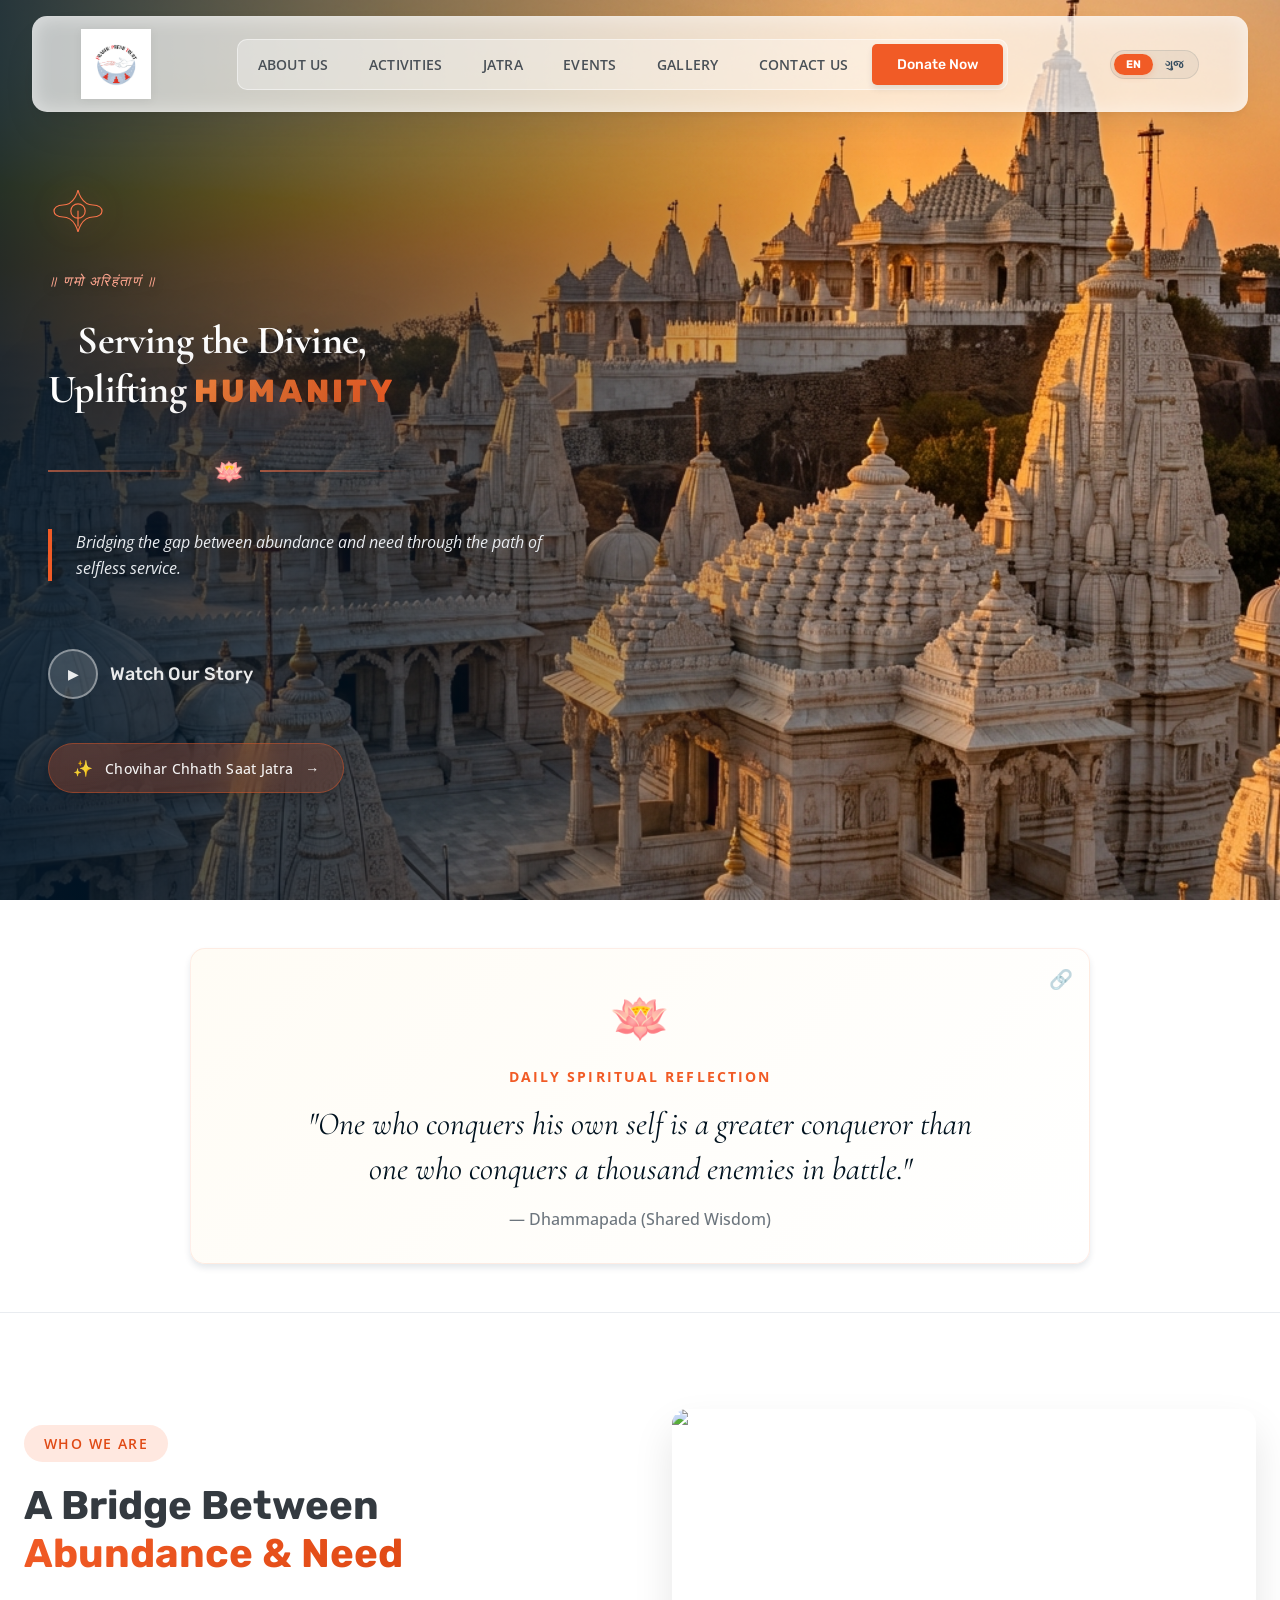
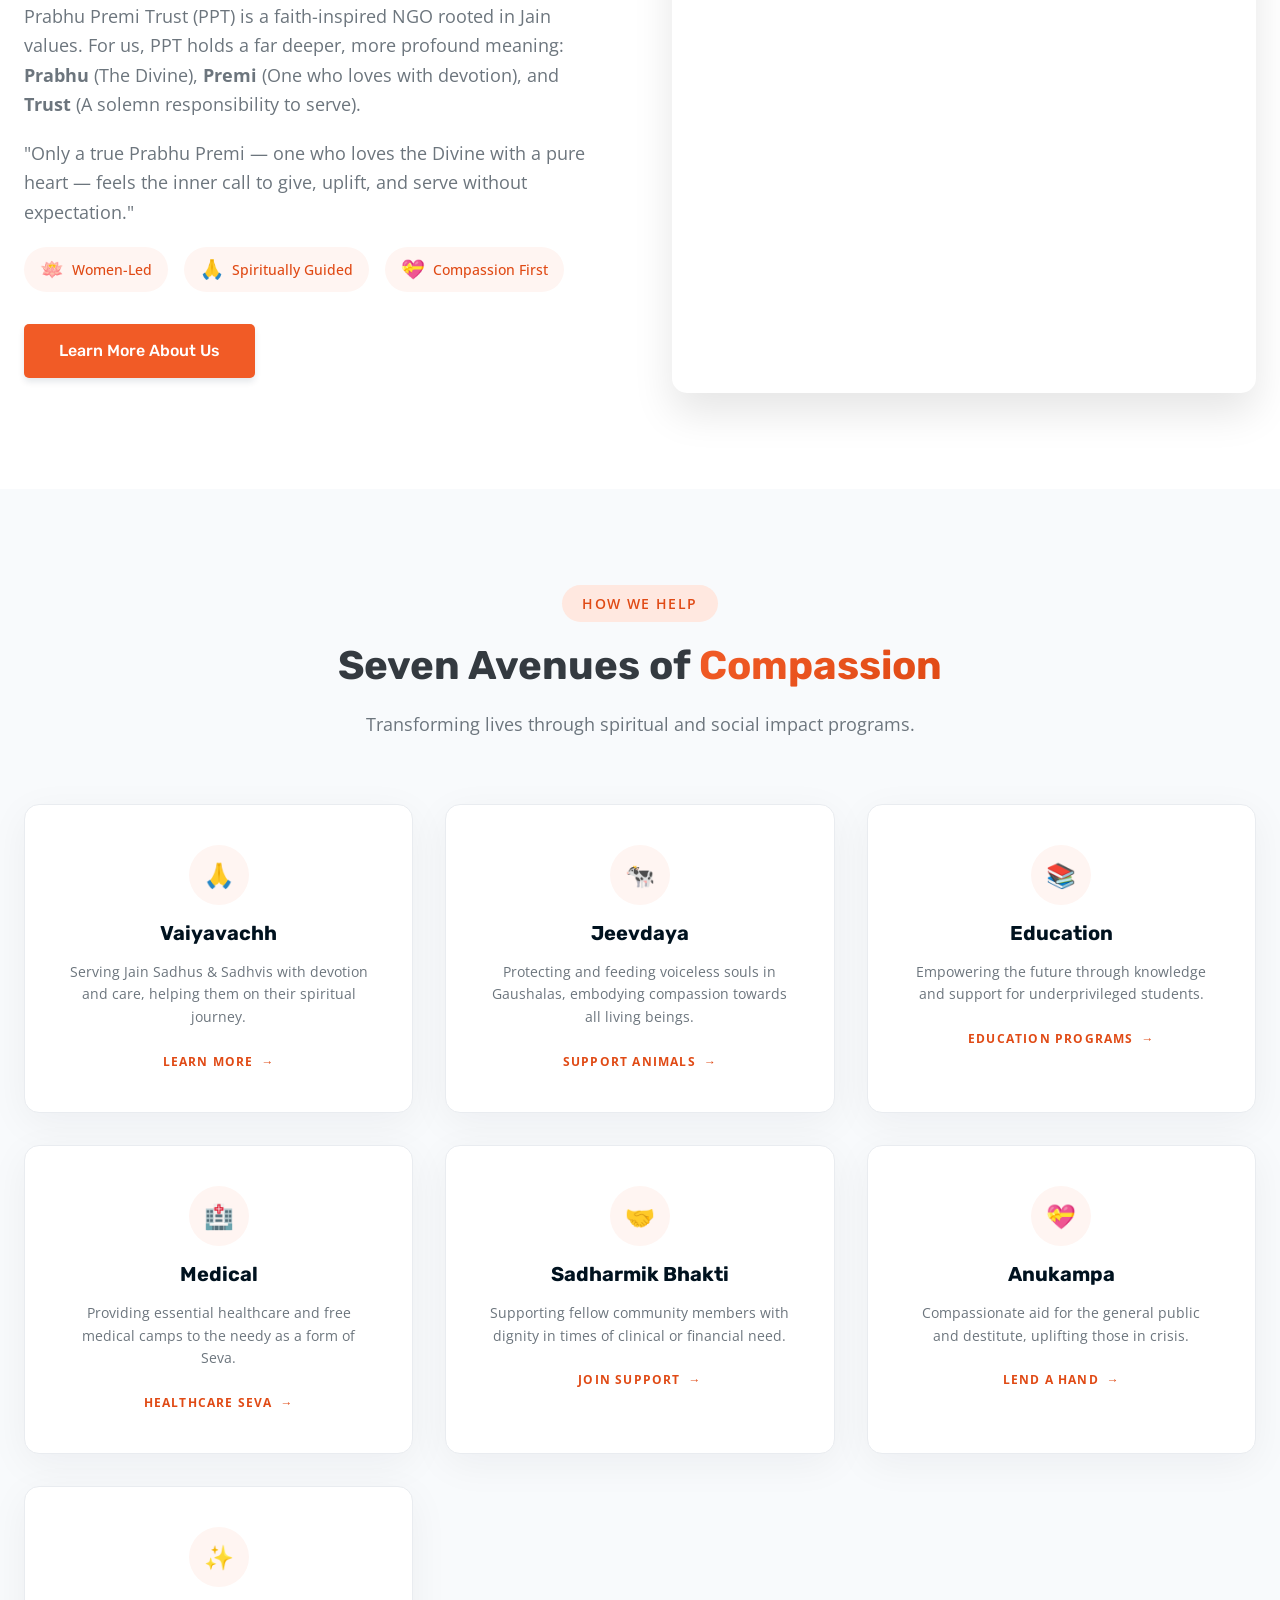
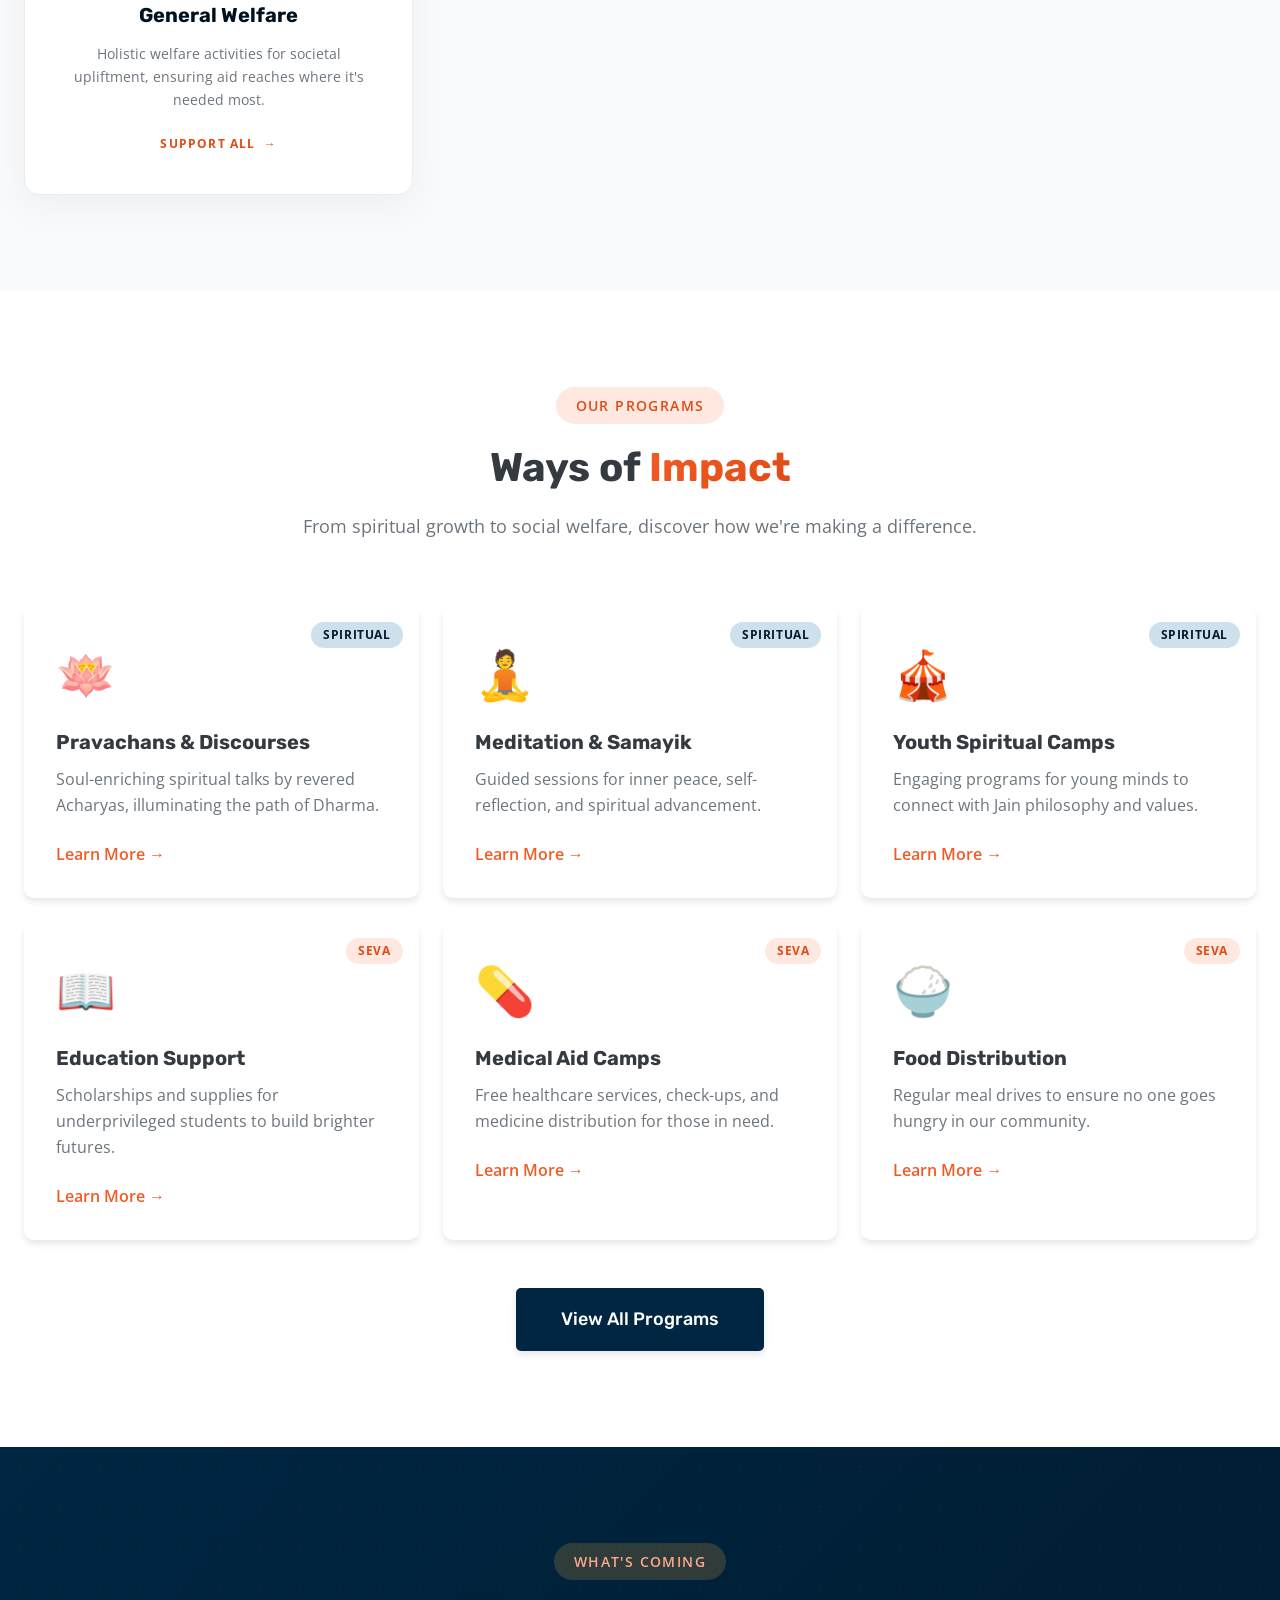
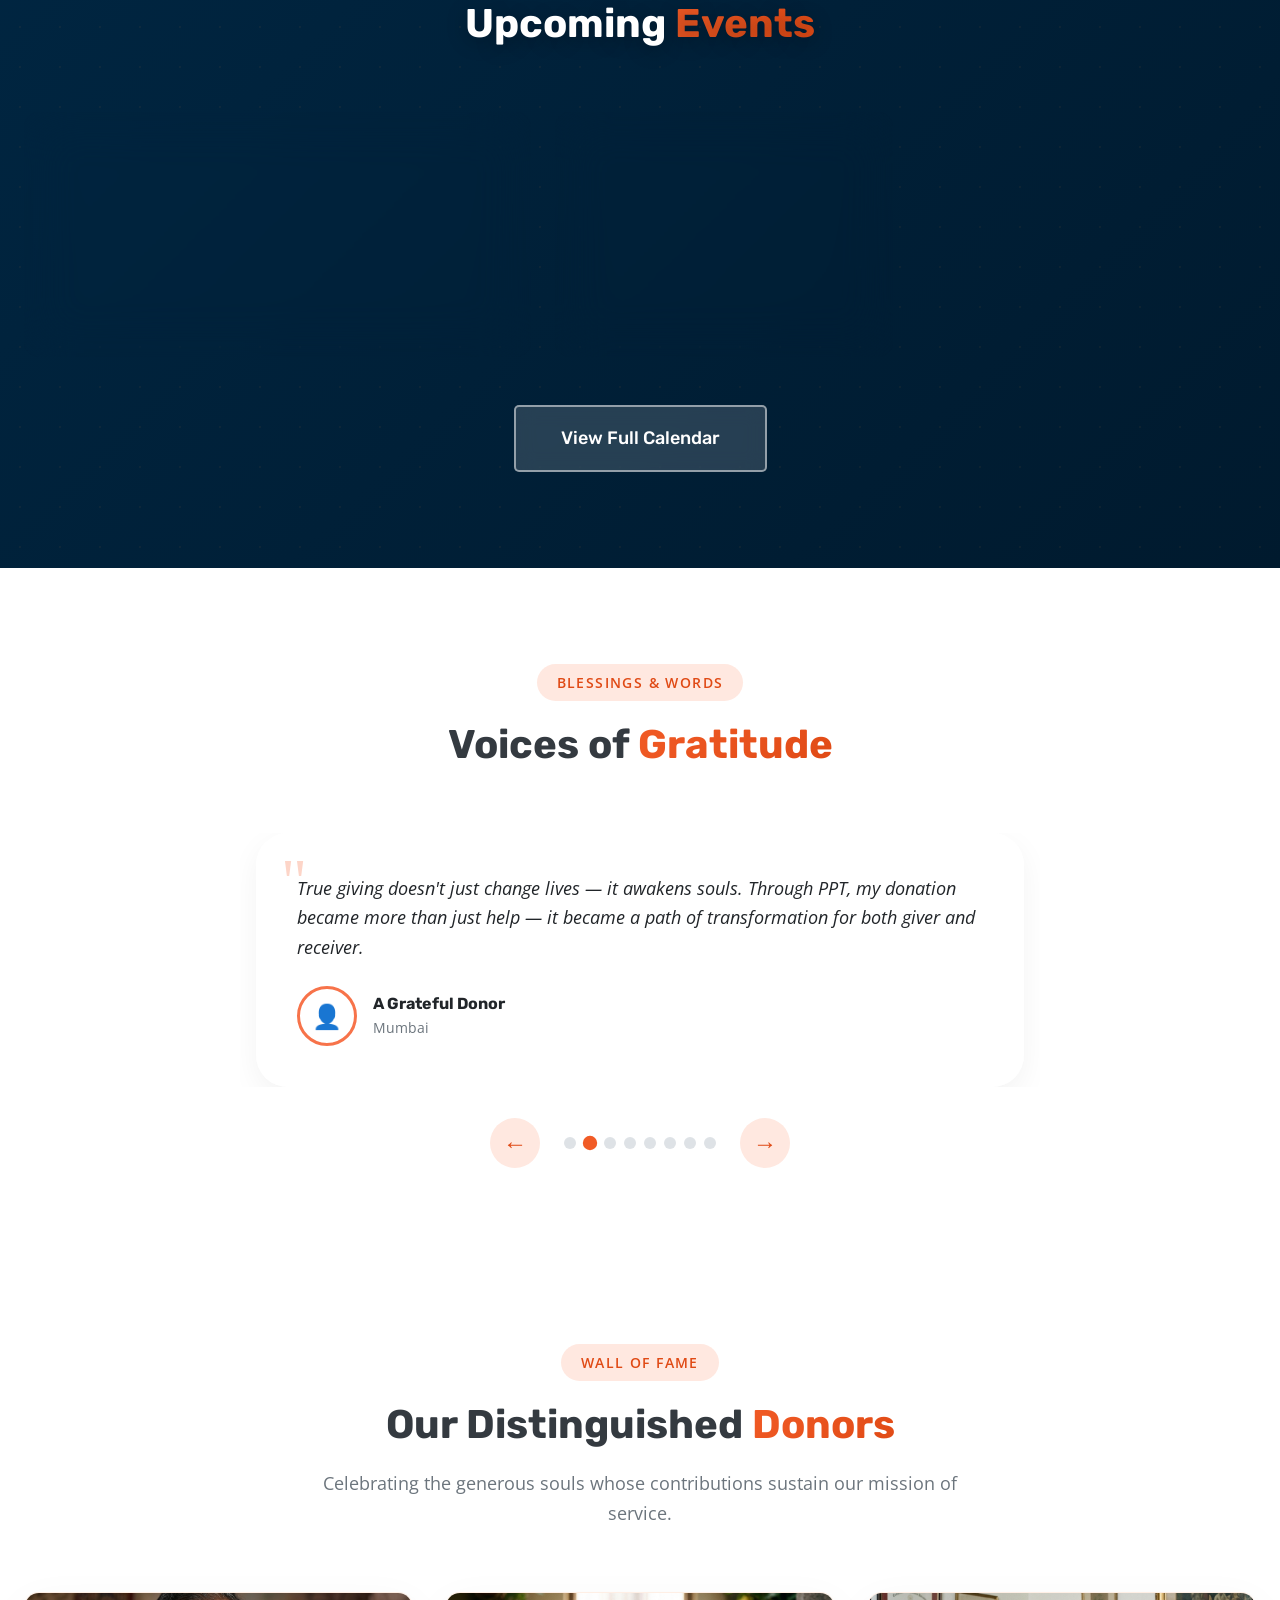
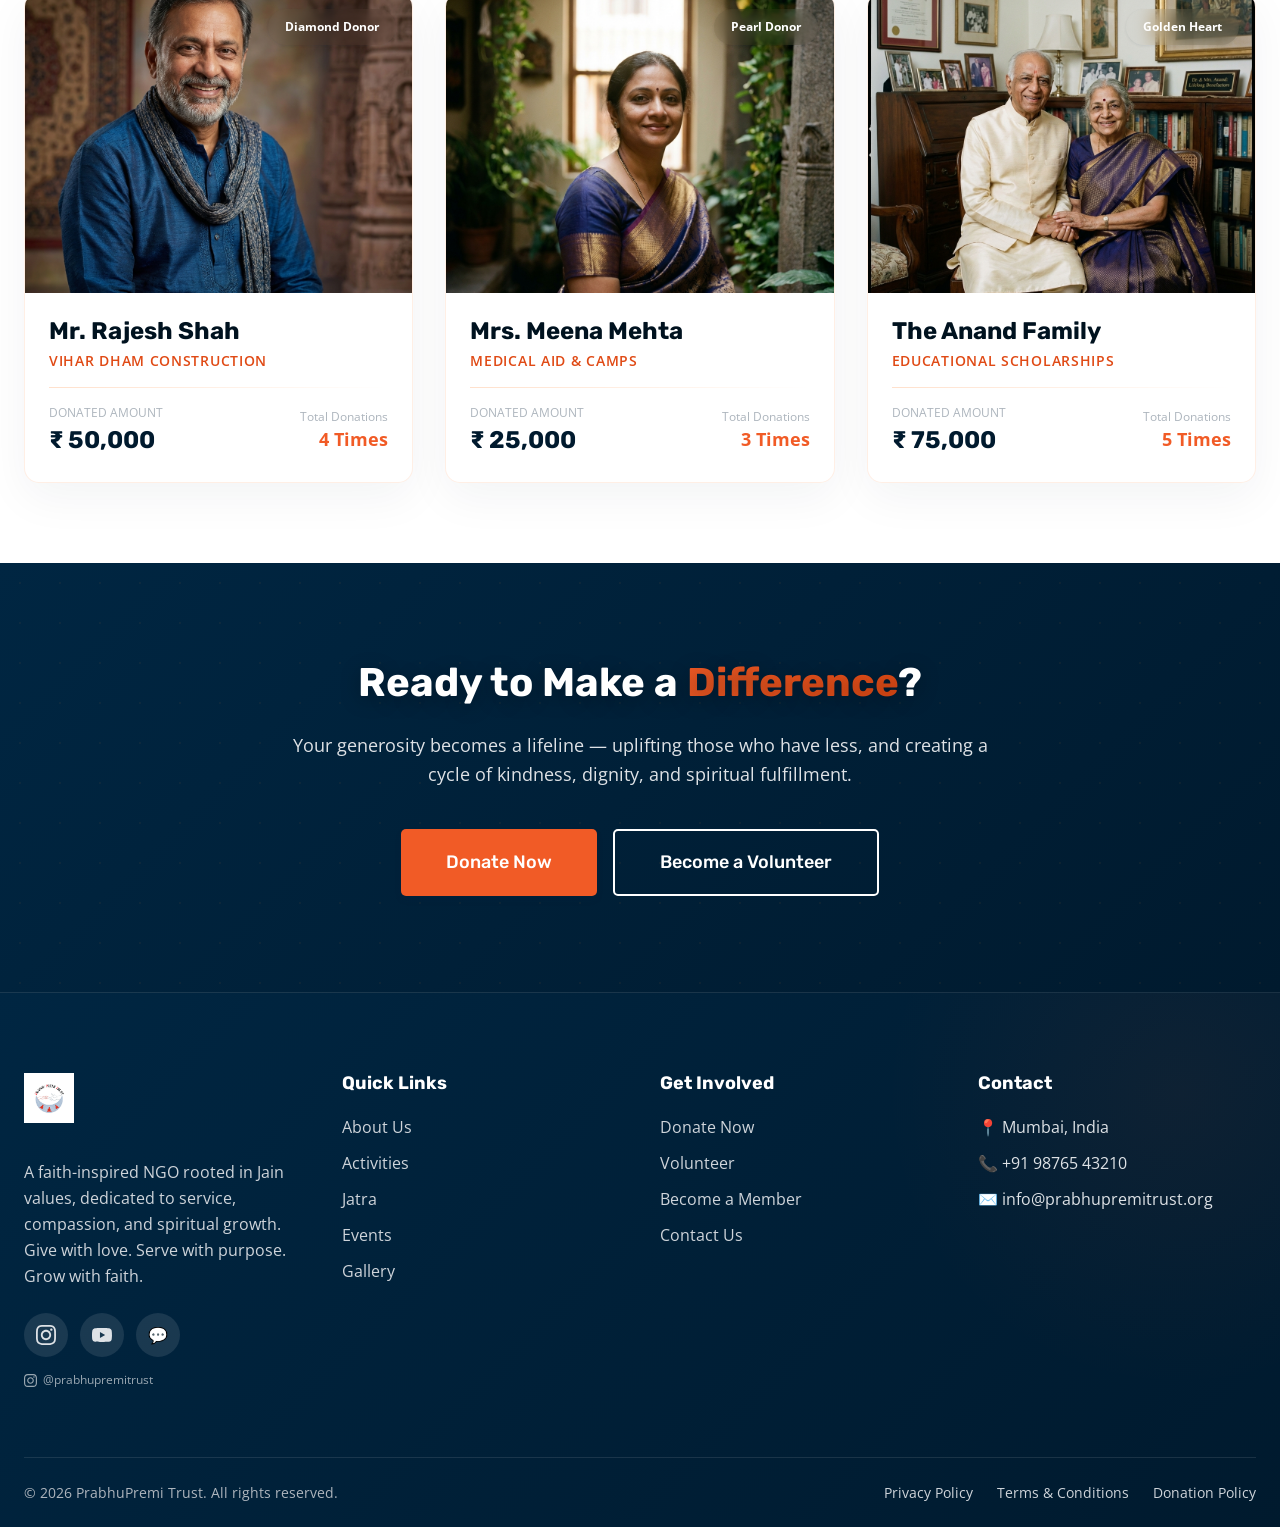
==== commit b890f5e5: "Update Chovihaar Jatra dates, fix YouTube gallery videos, and refine past events UI" ====
--- a/index.html
+++ b/index.html
@@ -433,8 +433,8 @@
         <div class="event-card event-card--featured animate-on-scroll">
           <div class="event-card__flash" data-i18n="event_coming_soon">🔴 Coming Soon</div>
           <div class="event-card__date">
-            <span class="event-card__day">15</span>
-            <span class="event-card__month">Feb</span>
+            <span class="event-card__day">08</span>
+            <span class="event-card__month">Sept</span>
           </div>
           <div class="event-card__content">
             <h3 class="event-card__title" data-i18n="event1_title">Paryushan Mahaparva</h3>
@@ -448,32 +448,16 @@
           </div>
         </div>
 
-        <div class="event-card animate-on-scroll animate-delay-100">
-          <div class="event-card__date">
-            <span class="event-card__day">28</span>
-            <span class="event-card__month">Feb</span>
-          </div>
-          <div class="event-card__content">
-            <h3 class="event-card__title" data-i18n="event2_title">Medical Camp Drive</h3>
-            <p class="event-card__text" data-i18n="event2_desc">Free health check-ups and medicine distribution for the
-              underprivileged.</p>
-            <div class="event-card__meta">
-              <span data-i18n="event2_loc">📍 Community Center</span>
-            </div>
-          </div>
-        </div>
-
         <div class="event-card animate-on-scroll animate-delay-200">
           <div class="event-card__date">
-            <span class="event-card__day">10</span>
-            <span class="event-card__month">Mar</span>
+            <span class="event-card__day">08-12</span>
+            <span class="event-card__month">Jan</span>
           </div>
           <div class="event-card__content">
-            <h3 class="event-card__title" data-i18n="event3_title">Youth Spiritual Retreat</h3>
-            <p class="event-card__text" data-i18n="event3_desc">A weekend of meditation, learning, and spiritual bonding
-              for young devotees.</p>
+            <h3 class="event-card__title" data-i18n="event3_title">Chovihaar Chath Saat Jatra 2027</h3>
+            <p class="event-card__text" data-i18n="event3_desc">A transformative 5-day spiritual pilgrimage to Palitana's sacred Shatrunjay Hill with daily pravachans.</p>
             <div class="event-card__meta">
-              <span data-i18n="event3_loc">📍 Ashram Premises</span>
+              <span data-i18n="event3_loc">📍 Palitana, Gujarat</span>
             </div>
           </div>
         </div>
@@ -547,6 +531,85 @@
               </div>
             </div>
           </div>
+
+          <div class="carousel__slide">
+            <div class="testimonial-card">
+              <span class="testimonial-card__quote">"</span>
+              <p class="testimonial-card__text" data-i18n="testi4_text">
+                Being part of the recent Jatra was an eye-opening experience. The meticulous planning and the overwhelming spirit of devotion made the journey completely seamless and profoundly spiritual.
+              </p>
+              <div class="testimonial-card__author">
+                <div class="testimonial-card__avatar-placeholder">👤</div>
+                <div class="testimonial-card__info">
+                  <h4 data-i18n="testi4_author">An Inspired Pilgrim</h4>
+                  <p data-i18n="testi4_origin">Ahmedabad</p>
+                </div>
+              </div>
+            </div>
+          </div>
+
+          <div class="carousel__slide">
+            <div class="testimonial-card">
+              <span class="testimonial-card__quote">"</span>
+              <p class="testimonial-card__text" data-i18n="testi5_text">
+                Seeing the joy on the faces of children receiving educational scholarships through PPT is my greatest reward. This trust ensures every rupee serves its true purpose.
+              </p>
+              <div class="testimonial-card__author">
+                <div class="testimonial-card__avatar-placeholder">👤</div>
+                <div class="testimonial-card__info">
+                  <h4 data-i18n="testi5_author">A Long-term Supporter</h4>
+                  <p data-i18n="testi5_origin">Surat</p>
+                </div>
+              </div>
+            </div>
+          </div>
+          <div class="carousel__slide">
+            <div class="testimonial-card">
+              <span class="testimonial-card__quote">"</span>
+              <p class="testimonial-card__text">
+                Spirituality is not just about personal growth — it is about extending that light to others. PrabhuPremi Trust has shown me how to serve with a heart full of love and purpose.
+              </p>
+              <div class="testimonial-card__author">
+                <div class="testimonial-card__avatar-placeholder">👤</div>
+                <div class="testimonial-card__info">
+                  <h4>A Spiritual Seeker</h4>
+                  <p>Community Member</p>
+                </div>
+              </div>
+            </div>
+          </div>
+
+          <div class="carousel__slide">
+            <div class="testimonial-card">
+              <span class="testimonial-card__quote">"</span>
+              <p class="testimonial-card__text">
+                The Vihar Dham construction project is a monument of collective faith. I am deeply honored to have contributed to this divine sanctuary that supports our monks and our tradition.
+              </p>
+              <div class="testimonial-card__author">
+                <div class="testimonial-card__avatar-placeholder">👤</div>
+                <div class="testimonial-card__info">
+                  <h4>A Generous Supporter</h4>
+                  <p>Vihar Dham Donor</p>
+                </div>
+              </div>
+            </div>
+          </div>
+
+          <div class="carousel__slide">
+            <div class="testimonial-card">
+              <span class="testimonial-card__quote">"</span>
+              <p class="testimonial-card__text">
+                PrabhuPremi Trust lives by the principle of Ahimsa in its truest form — through compassionate service, dignity, and respect for every living being they touch.
+              </p>
+              <div class="testimonial-card__author">
+                <div class="testimonial-card__avatar-placeholder">👤</div>
+                <div class="testimonial-card__info">
+                  <h4>An Inspired Donor</h4>
+                  <p>Rajkot</p>
+                </div>
+              </div>
+            </div>
+          </div>
         </div>
 
         <div class="carousel__controls">
@@ -586,11 +649,11 @@
             <div class="donor-card__stats">
               <div class="donor-card__amount-box">
                 <span class="donor-card__amount-label" data-i18n="wall_label_amount">Donated Amount</span>
-                <span class="donor-card__amount-value">₹ 5,00,000</span>
+                <span class="donor-card__amount-value">₹ 50,000</span>
               </div>
               <div class="donor-card__count-box">
                 <span class="donor-card__count-label" data-i18n="wall_label_count">Total Donations</span>
-                <span class="donor-card__count-value">12 <span data-i18n="wall_times">Times</span></span>
+                <span class="donor-card__count-value">4 <span data-i18n="wall_times">Times</span></span>
               </div>
             </div>
           </div>
@@ -611,11 +674,11 @@
             <div class="donor-card__stats">
               <div class="donor-card__amount-box">
                 <span class="donor-card__amount-label" data-i18n="wall_label_amount">Donated Amount</span>
-                <span class="donor-card__amount-value">₹ 2,50,000</span>
+                <span class="donor-card__amount-value">₹ 25,000</span>
               </div>
               <div class="donor-card__count-box">
                 <span class="donor-card__count-label" data-i18n="wall_label_count">Total Donations</span>
-                <span class="donor-card__count-value">8 <span data-i18n="wall_times">Times</span></span>
+                <span class="donor-card__count-value">3 <span data-i18n="wall_times">Times</span></span>
               </div>
             </div>
           </div>
@@ -636,11 +699,11 @@
             <div class="donor-card__stats">
               <div class="donor-card__amount-box">
                 <span class="donor-card__amount-label" data-i18n="wall_label_amount">Donated Amount</span>
-                <span class="donor-card__amount-value">₹ 7,50,000</span>
+                <span class="donor-card__amount-value">₹ 75,000</span>
               </div>
               <div class="donor-card__count-box">
                 <span class="donor-card__count-label" data-i18n="wall_label_count">Total Donations</span>
-                <span class="donor-card__count-value">15 <span data-i18n="wall_times">Times</span></span>
+                <span class="donor-card__count-value">5 <span data-i18n="wall_times">Times</span></span>
               </div>
             </div>
           </div>
@@ -671,21 +734,30 @@
   <footer class="footer">
     <div class="container">
       <div class="footer__grid">
-        <div class="footer__brand">
-          <div class="footer__logo">
-            <img src="assets/images/logo.png" alt="PrabhuPremi Trust Logo" class="footer__logo-img">
-          </div>
-          <p data-i18n="footer_desc">
-            A faith-inspired NGO rooted in Jain values, dedicated to service, compassion,
-            and spiritual growth. Give with love. Serve with purpose. Grow with faith.
-          </p>
-          <div class="footer__social">
-            <a href="#" aria-label="Facebook">📘</a>
-            <a href="#" aria-label="Instagram">📷</a>
-            <a href="#" aria-label="YouTube">▶️</a>
-            <a href="#" aria-label="WhatsApp">💬</a>
-          </div>
-        </div>
+                        <div class="footer__brand">
+                    <div class="footer__logo">
+                        <img src="assets/images/logo.png" alt="PrabhuPremi Trust Logo" class="footer__logo-img">
+                    </div>
+                    <p>
+                        A faith-inspired NGO rooted in Jain values, dedicated to service, compassion,
+                        and spiritual growth. Give with love. Serve with purpose. Grow with faith.
+                    </p>
+                    <div class="footer__social">
+                        <a href="https://www.instagram.com/prabhupremitrust/" target="_blank" rel="noopener" aria-label="Instagram" class="social--instagram">
+                            <svg xmlns="http://www.w3.org/2000/svg" viewBox="0 0 24 24"><path d="M12 2.163c3.204 0 3.584.012 4.85.07 3.252.148 4.771 1.691 4.919 4.919.058 1.265.069 1.645.069 4.849 0 3.205-.012 3.584-.069 4.849-.149 3.225-1.664 4.771-4.919 4.919-1.266.058-1.644.07-4.85.07-3.204 0-3.584-.012-4.849-.07-3.26-.149-4.771-1.699-4.919-4.92-.058-1.265-.07-1.644-.07-4.849 0-3.204.013-3.583.07-4.849.149-3.227 1.664-4.771 4.919-4.919 1.266-.057 1.645-.069 4.849-.069zm0-2.163c-3.259 0-3.667.014-4.947.072-4.358.2-6.78 2.618-6.98 6.98-.059 1.281-.073 1.689-.073 4.948 0 3.259.014 3.668.072 4.948.2 4.358 2.618 6.78 6.98 6.98 1.281.058 1.689.072 4.948.072 3.259 0 3.668-.014 4.948-.072 4.354-.2 6.782-2.618 6.979-6.98.059-1.28.073-1.689.073-4.948 0-3.259-.014-3.667-.072-4.947-.196-4.354-2.617-6.78-6.979-6.98-1.281-.059-1.69-.073-4.949-.073zm0 5.838c-3.403 0-6.162 2.759-6.162 6.162s2.759 6.163 6.162 6.163 6.162-2.759 6.162-6.163c0-3.403-2.759-6.162-6.162-6.162zm0 10.162c-2.209 0-4-1.79-4-4 0-2.209 1.791-4 4-4s4 1.791 4 4c0 2.21-1.791 4-4 4zm6.406-11.845c-.796 0-1.441.645-1.441 1.44s.645 1.44 1.441 1.44c.795 0 1.439-.645 1.439-1.44s-.644-1.44-1.439-1.44z"/></svg>
+                        </a>
+                        <a href="https://www.youtube.com/@PrabhuPremiTrust" target="_blank" rel="noopener" aria-label="YouTube" class="social--youtube"><svg xmlns="http://www.w3.org/2000/svg" viewBox="0 0 24 24"><path d="M23.498 6.186a3.016 3.016 0 0 0-2.122-2.136C19.505 3.545 12 3.545 12 3.545s-7.505 0-9.377.505A3.017 3.017 0 0 0 .502 6.186C0 8.07 0 12 0 12s0 3.93.502 5.814a3.016 3.016 0 0 0 2.122 2.136c1.871.505 9.376.505 9.376.505s7.505 0 9.377-.505a3.015 3.015 0 0 0 2.122-2.136C24 15.93 24 12 24 12s0-3.93-.502-5.814zM9.545 15.568V8.432L15.818 12l-6.273 3.568z"/></svg></a>
+                        <a href="#" aria-label="WhatsApp">💬</a>
+                    </div>
+                    <div style="margin-top:0.75rem;">
+                        <a href="https://www.instagram.com/prabhupremitrust/" target="_blank" rel="noopener"
+                           style="display:inline-flex;align-items:center;gap:0.4rem;font-size:0.78rem;color:rgba(255,255,255,0.6);text-decoration:none;transition:color 0.2s;"
+                           onmouseover="this.style.color='#f09433'" onmouseout="this.style.color='rgba(255,255,255,0.6)'">
+                            <svg width="13" height="13" viewBox="0 0 24 24" fill="currentColor"><path d="M12 2.163c3.204 0 3.584.012 4.85.07 3.252.148 4.771 1.691 4.919 4.919.058 1.265.069 1.645.069 4.849 0 3.205-.012 3.584-.069 4.849-.149 3.225-1.664 4.771-4.919 4.919-1.266.058-1.644.07-4.85.07-3.204 0-3.584-.012-4.849-.07-3.26-.149-4.771-1.699-4.919-4.92-.058-1.265-.07-1.644-.07-4.849 0-3.204.013-3.583.07-4.849.149-3.227 1.664-4.771 4.919-4.919 1.266-.057 1.645-.069 4.849-.069zm0-2.163c-3.259 0-3.667.014-4.947.072-4.358.2-6.78 2.618-6.98 6.98-.059 1.281-.073 1.689-.073 4.948 0 3.259.014 3.668.072 4.948.2 4.358 2.618 6.78 6.98 6.98 1.281.058 1.689.072 4.948.072 3.259 0 3.668-.014 4.948-.072 4.354-.2 6.782-2.618 6.979-6.98.059-1.28.073-1.689.073-4.948 0-3.259-.014-3.667-.072-4.947-.196-4.354-2.617-6.78-6.979-6.98-1.281-.059-1.69-.073-4.949-.073zm0 5.838c-3.403 0-6.162 2.759-6.162 6.162s2.759 6.163 6.162 6.163 6.162-2.759 6.162-6.163c0-3.403-2.759-6.162-6.162-6.162zm0 10.162c-2.209 0-4-1.79-4-4 0-2.209 1.791-4 4-4s4 1.791 4 4c0 2.21-1.791 4-4 4zm6.406-11.845c-.796 0-1.441.645-1.441 1.44s.645 1.44 1.441 1.44c.795 0 1.439-.645 1.439-1.44s-.644-1.44-1.439-1.44z"/></svg>
+                            @prabhupremitrust
+                        </a>
+                    </div>
+                </div>
 
         <div class="footer__column">
           <h4 data-i18n="nav_quick_links">Quick Links</h4>
@@ -741,7 +813,7 @@
 
   <!-- Scripts -->
   <script src="scripts/quotes.js"></script>
-  <script src="scripts/main.js"></script>
+  <script src="scripts/main.js?v=5"></script>
 </body>
 
 </html>
--- a/styles/main.css
+++ b/styles/main.css
@@ -333,6 +333,30 @@
   color: var(--color-neutral-800);
   background-color: var(--color-neutral-50);
   overflow-x: hidden;
+}
+
+/* ===== CUSTOM SCROLLBAR (no layout space) ===== */
+::-webkit-scrollbar {
+  width: 5px;
+}
+
+::-webkit-scrollbar-track {
+  background: transparent;
+}
+
+::-webkit-scrollbar-thumb {
+  background: rgba(241, 91, 38, 0.35);
+  border-radius: 99px;
+}
+
+::-webkit-scrollbar-thumb:hover {
+  background: rgba(241, 91, 38, 0.65);
+}
+
+/* Firefox */
+* {
+  scrollbar-width: thin;
+  scrollbar-color: rgba(241, 91, 38, 0.35) transparent;
 }
 
 img,
--- a/styles/components.css
+++ b/styles/components.css
@@ -107,10 +107,9 @@
     transform: translateX(-50%);
     width: 95%;
     max-width: 1300px;
-    z-index: var(--z-fixed);
+    z-index: 99999 !important;
     padding: var(--space-3) var(--space-6);
     background: rgba(255, 255, 255, 0.7);
-    backdrop-filter: blur(25px) saturate(180%);
     -webkit-backdrop-filter: blur(25px) saturate(180%);
     border: 1px solid rgba(255, 255, 255, 0.3);
     border-radius: var(--radius-2xl);
@@ -147,7 +146,7 @@
 }
 
 .navbar__logo-img {
-    height: 54px;
+    height: 70px;
     width: auto;
     object-fit: contain;
     display: block;
@@ -155,7 +154,7 @@
 }
 
 .footer__logo-img {
-    height: 80px;
+    height: 140px;
     width: auto;
     object-fit: contain;
     display: block;
@@ -189,6 +188,7 @@
     position: relative;
     text-transform: uppercase;
     letter-spacing: 0.02em;
+    pointer-events: auto !important;
 }
 
 .navbar__link:hover {
@@ -1504,6 +1504,9 @@
     padding: var(--space-8);
     position: relative;
     box-shadow: 0 10px 30px rgba(0, 0, 0, 0.05);
+    width: 100%;
+    box-sizing: border-box;
+    overflow: hidden;
 }
 
 .testimonial-card__quote {
@@ -1525,6 +1528,10 @@
     font-style: italic;
     position: relative;
     z-index: 1;
+    overflow-wrap: break-word;
+    word-wrap: break-word;
+    hyphens: auto;
+    white-space: normal;
 }
 
 .testimonial-card__author {
@@ -1657,6 +1664,7 @@
 .footer__social {
     display: flex;
     gap: var(--space-3);
+    margin-top: var(--space-2);
 }
 
 .footer__social a {
@@ -1669,12 +1677,34 @@
     border-radius: 50%;
     color: var(--color-neutral-300);
     transition: all var(--transition-base);
+    text-decoration: none;
+}
+
+.footer__social a svg {
+    width: 20px;
+    height: 20px;
+    fill: currentColor;
+    display: block;
+    flex-shrink: 0;
 }
 
 .footer__social a:hover {
     background: var(--color-primary-500);
     color: var(--color-neutral-50);
     transform: translateY(-3px);
+}
+
+.footer__social a.social--instagram:hover {
+    background: linear-gradient(45deg, #f09433, #e6683c, #dc2743, #cc2366, #bc1888);
+    border-color: transparent;
+}
+
+.footer__social a.social--facebook:hover {
+    background: #1877F2;
+}
+
+.footer__social a.social--youtube:hover {
+    background: #FF0000;
 }
 
 .footer__column h4 {
@@ -2177,12 +2207,14 @@
     z-index: 1000;
     opacity: 0;
     visibility: hidden;
+    pointer-events: none;
     transition: all 0.3s ease;
 }
 
 .rsvp-modal.active {
     opacity: 1;
     visibility: visible;
+    pointer-events: auto;
 }
 
 .rsvp-modal__content {
--- a/styles/pages.css
+++ b/styles/pages.css
@@ -489,16 +489,28 @@
 .testimonials__carousel {
     max-width: 800px;
     margin: 0 auto;
+    overflow: hidden;
+    position: relative;
+    width: 100%;
 }
 
 .carousel__track {
     display: flex;
     transition: transform 0.5s ease;
+    will-change: transform;
 }
 
 .carousel__slide {
-    min-width: 100%;
+    /* Each slide = exactly the container width, NOT the track width */
+    flex: 0 0 800px;
+    width: 800px;
+    max-width: 100vw;
+    min-width: 0;
     padding: 0 var(--space-4);
+    box-sizing: border-box;
+    overflow: hidden;
+    word-wrap: break-word;
+    overflow-wrap: break-word;
 }
 
 .testimonial-card {
@@ -2141,7 +2153,7 @@
 /* Modern Leadership Section */
 .leadership-section--modern {
     padding: var(--space-24) 0;
-    background: var(--color-neutral-900);
+    background: var(--gradient-secondary);
     position: relative;
     overflow: hidden;
 }
@@ -3327,14 +3339,17 @@
 
 .visual-card--floating {
     position: absolute;
-    bottom: -30px;
-    left: -30px;
+    bottom: -20px;
+    right: -20px;
+    left: auto;
     max-width: 280px;
     padding: var(--space-6);
     border-radius: var(--radius-xl);
-    background: rgba(255, 255, 255, 0.95);
+    background: rgba(255, 255, 255, 0.75);
+    border: 1px solid rgba(255, 255, 255, 0.4);
     backdrop-filter: blur(20px);
-    box-shadow: var(--shadow-xl);
+    -webkit-backdrop-filter: blur(20px);
+    box-shadow: var(--shadow-xl), 0 4px 30px rgba(0, 0, 0, 0.1);
 }
 
 .quote-card {
@@ -3795,7 +3810,7 @@
 .jatra-cta-section {
     position: relative;
     padding: var(--space-24) 0;
-    background: linear-gradient(135deg, var(--color-secondary-800) 0%, var(--color-secondary-900) 100%);
+    background: var(--gradient-secondary);
     overflow: hidden;
 }
 
